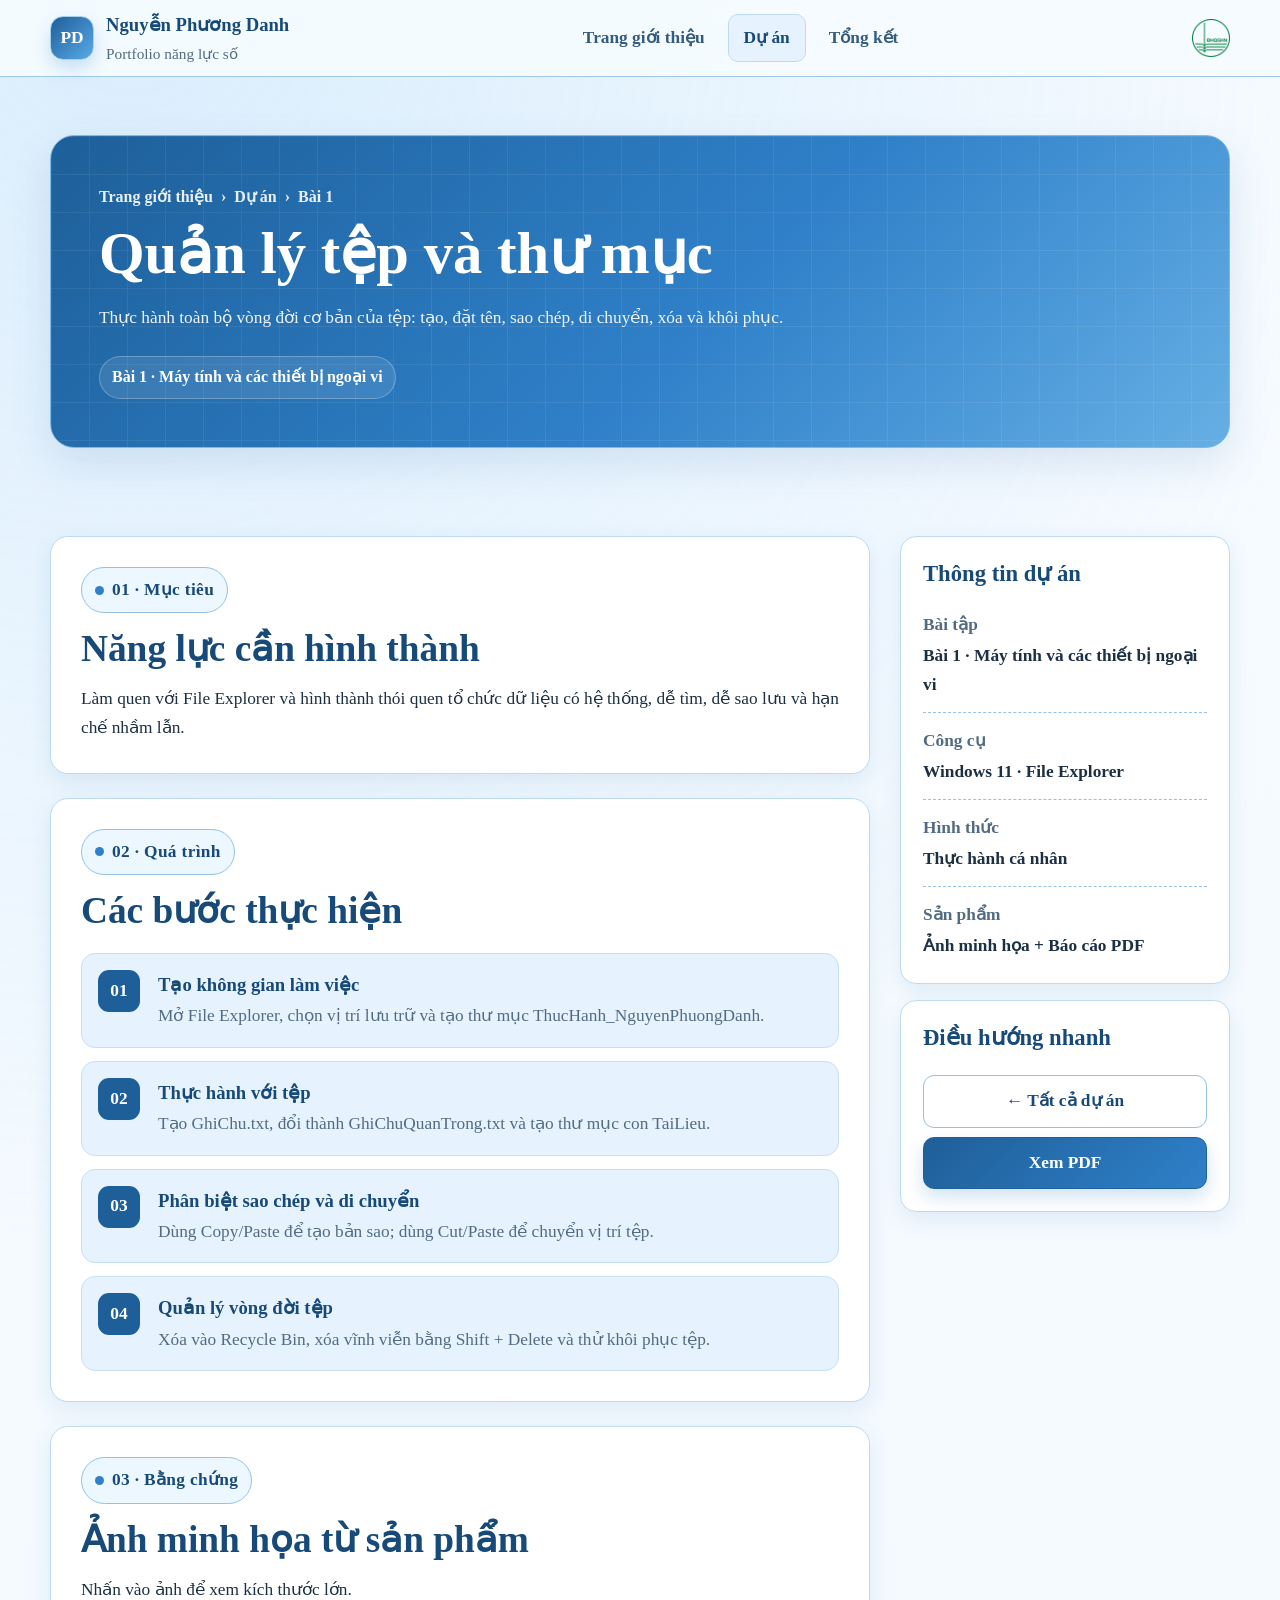
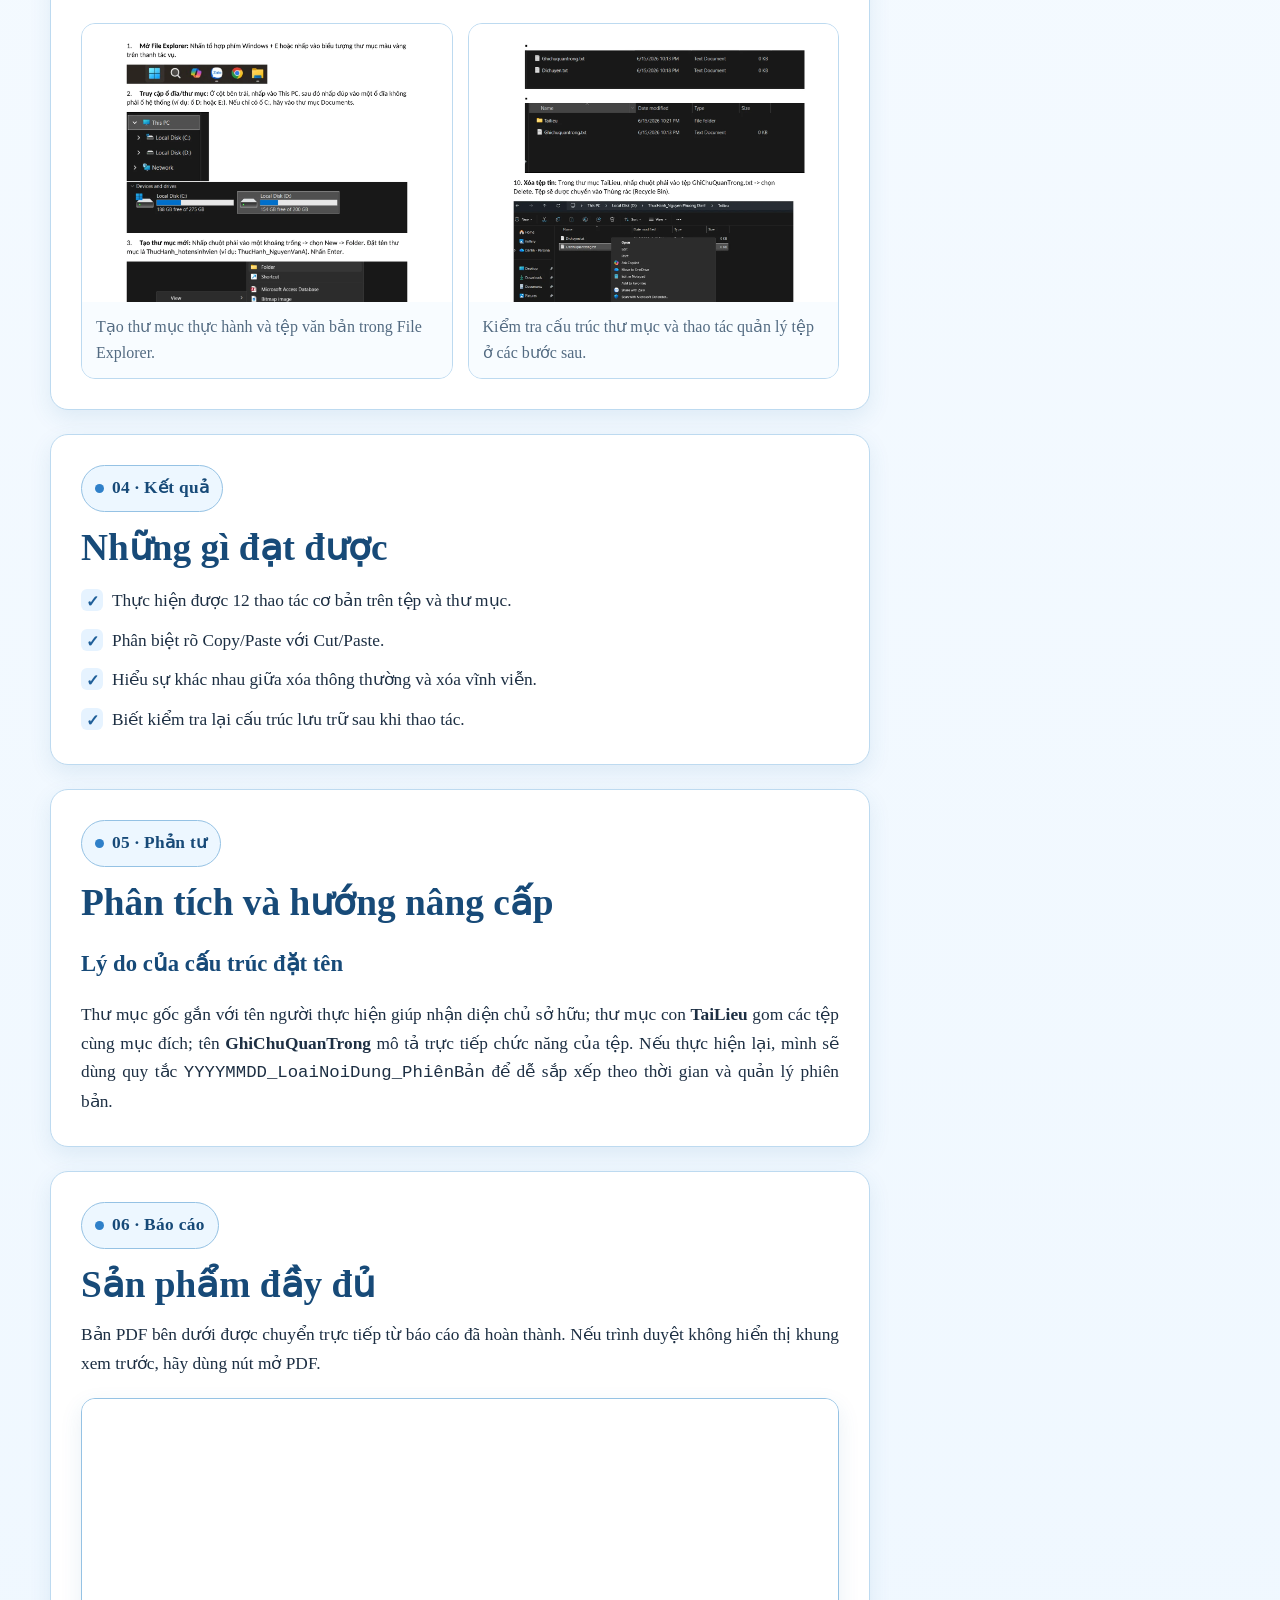
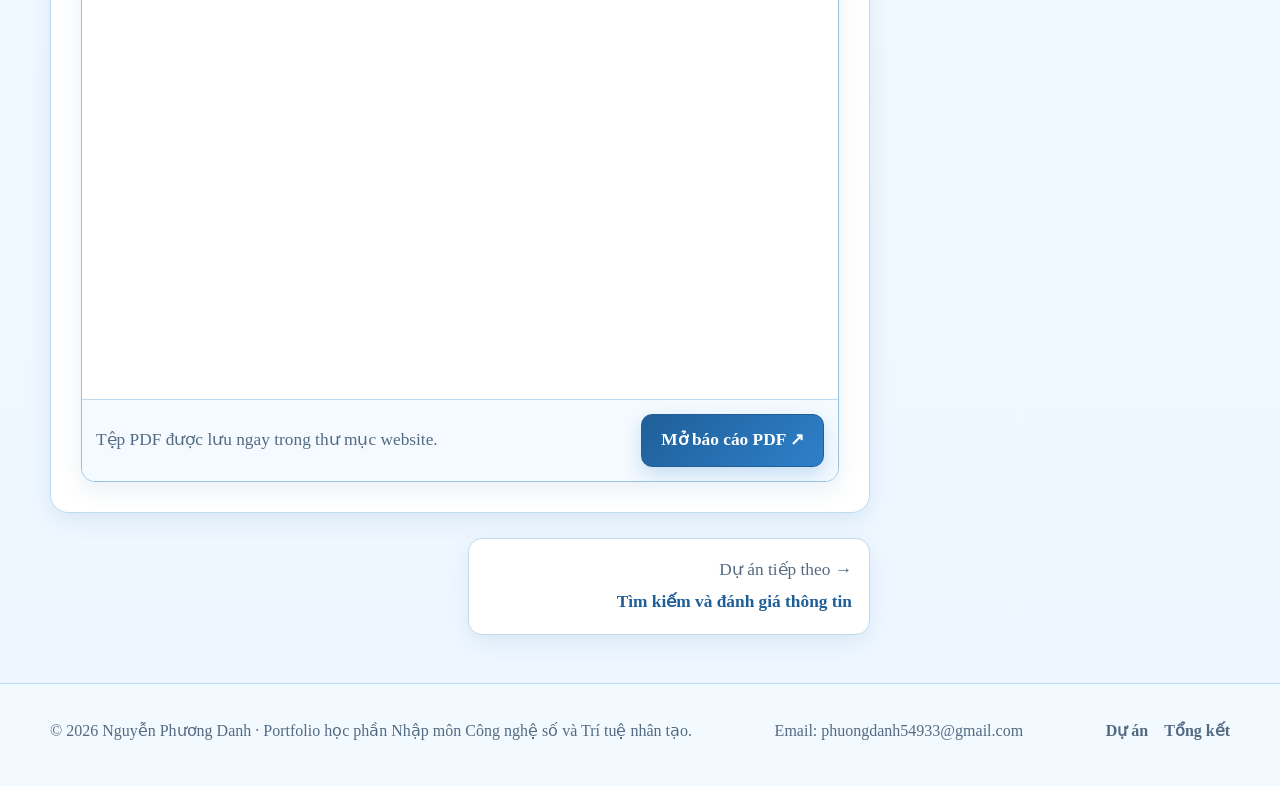
==== project-1.html @ 6e95d10d "Update project-1.html" ====
<!doctype html>
<html lang="vi">
<head>
  <meta charset="utf-8">
  <meta name="viewport" content="width=device-width, initial-scale=1">
  <meta name="description" content="Thực hành toàn bộ vòng đời cơ bản của tệp: tạo, đặt tên, sao chép, di chuyển, xóa và khôi phục.">
  <meta name="robots" content="index,follow">
  <meta name="theme-color" content="#0b5d45">
  <title>Bài 1 - Quản lý tệp và thư mục | Nguyễn Phương Danh</title>
  <link rel="icon" href="assets/images/favicon.svg" type="image/svg+xml">
  <link rel="stylesheet" href="assets/css/styles.css">
</head>
<body>
<div class="scroll-progress" aria-hidden="true"></div>
<header class="site-header">
  <div class="container navbar">
    <a class="brand" href="index.html" aria-label="Về Trang giới thiệu">
      <span class="brand-mark">PD</span>
      <span class="brand-text">Nguyễn Phương Danh<small>Portfolio năng lực số</small></span>
    </a>
    <nav class="nav-links" aria-label="Điều hướng chính"><a href="index.html" class="">Trang giới thiệu</a><a href="projects.html" class="active">Dự án</a><a href="summary.html" class="">Tổng kết</a></nav>
      <div class="nav-actions">
  <a
    class="nav-logo-link"
    href="https://www.facebook.com/VNU.DHQG"
    target="_blank"
    rel="noopener noreferrer"
    title="Mở trang Facebook Đại học Quốc gia Hà Nội"
    aria-label="Mở trang Facebook Đại học Quốc gia Hà Nội"
  >
    <img
      class="nav-vnu-logo"
       style="width:38px;height:38px;max-width:38px;max-height:38px;object-fit:contain;display:block"
      src="assets/images/Vietnam_National_University_Logo.svg.webp"
      alt="Logo Đại học Quốc gia Hà Nội"
    >
  </a>
</div>
    </div>
  </div>
</header>
<main>
<section class="page-hero"><div class="container"><div class="page-hero-inner reveal"><div class="breadcrumb"><a href="index.html">Trang giới thiệu</a><span>›</span><a href="projects.html">Dự án</a><span>›</span><span>Bài 1</span></div><h1>Quản lý tệp và thư mục</h1><p>Thực hành toàn bộ vòng đời cơ bản của tệp: tạo, đặt tên, sao chép, di chuyển, xóa và khôi phục.</p><div class="hero-tags"><span class="tag" style="color:white;border-color:rgba(255,255,255,.25);background:rgba(255,255,255,.1)">Bài 1 · Máy tính và các thiết bị ngoại vi</span></div></div></div></section>
<section class="section-sm"><div class="container project-layout"><article class="project-main">
  <section class="article-section reveal"><span class="eyebrow">01 · Mục tiêu</span><h2>Năng lực cần hình thành</h2><p class="lead">Làm quen với File Explorer và hình thành thói quen tổ chức dữ liệu có hệ thống, dễ tìm, dễ sao lưu và hạn chế nhầm lẫn.</p></section>
  <section class="article-section reveal"><span class="eyebrow">02 · Quá trình</span><h2>Các bước thực hiện</h2><div class="numbered-steps"><div class="step"><div><h4>Tạo không gian làm việc</h4><p>Mở File Explorer, chọn vị trí lưu trữ và tạo thư mục ThucHanh_NguyenPhuongDanh.</p></div></div><div class="step"><div><h4>Thực hành với tệp</h4><p>Tạo GhiChu.txt, đổi thành GhiChuQuanTrong.txt và tạo thư mục con TaiLieu.</p></div></div><div class="step"><div><h4>Phân biệt sao chép và di chuyển</h4><p>Dùng Copy/Paste để tạo bản sao; dùng Cut/Paste để chuyển vị trí tệp.</p></div></div><div class="step"><div><h4>Quản lý vòng đời tệp</h4><p>Xóa vào Recycle Bin, xóa vĩnh viễn bằng Shift + Delete và thử khôi phục tệp.</p></div></div></div></section>
  <section class="article-section reveal"><span class="eyebrow">03 · Bằng chứng</span><h2>Ảnh minh họa từ sản phẩm</h2><p class="muted">Nhấn vào ảnh để xem kích thước lớn.</p><div class="gallery "><figure><img class="" data-lightbox src="assets/images/screenshots/bai1-tao-thu-muc.webp" alt="Tạo thư mục thực hành và tệp văn bản trong File Explorer."><figcaption>Tạo thư mục thực hành và tệp văn bản trong File Explorer.</figcaption></figure><figure><img class="" data-lightbox src="assets/images/screenshots/bai1-cau-truc-cuoi.webp" alt="Kiểm tra cấu trúc thư mục và thao tác quản lý tệp ở các bước sau."><figcaption>Kiểm tra cấu trúc thư mục và thao tác quản lý tệp ở các bước sau.</figcaption></figure></div></section>
  <section class="article-section reveal"><span class="eyebrow">04 · Kết quả</span><h2>Những gì đạt được</h2><ul class="check-list"><li>Thực hiện được 12 thao tác cơ bản trên tệp và thư mục.</li><li>Phân biệt rõ Copy/Paste với Cut/Paste.</li><li>Hiểu sự khác nhau giữa xóa thông thường và xóa vĩnh viễn.</li><li>Biết kiểm tra lại cấu trúc lưu trữ sau khi thao tác.</li></ul></section>
  <section class="article-section reveal"><span class="eyebrow">05 · Phản tư</span><h2>Phân tích và hướng nâng cấp</h2><h3>Lý do của cấu trúc đặt tên</h3><p>Thư mục gốc gắn với tên người thực hiện giúp nhận diện chủ sở hữu; thư mục con <strong>TaiLieu</strong> gom các tệp cùng mục đích; tên <strong>GhiChuQuanTrong</strong> mô tả trực tiếp chức năng của tệp. Nếu thực hiện lại, mình sẽ dùng quy tắc <code>YYYYMMDD_LoaiNoiDung_PhiênBản</code> để dễ sắp xếp theo thời gian và quản lý phiên bản.</p></section>
  <section class="article-section reveal"><span class="eyebrow">06 · Báo cáo</span><h2>Sản phẩm đầy đủ</h2><p>Bản PDF bên dưới được chuyển trực tiếp từ báo cáo đã hoàn thành. Nếu trình duyệt không hiển thị khung xem trước, hãy dùng nút mở PDF.</p><div class="pdf-box"><iframe src="reports/Bài 1 – Máy tính và các thiết bị ngoại vi.pdf#view=FitH" title="Báo cáo PDF Quản lý tệp và thư mục"></iframe><div class="pdf-actions"><span>Tệp PDF được lưu ngay trong thư mục website.</span><a class="btn btn-primary" href="reports/Bài 1 – Máy tính và các thiết bị ngoại vi.pdf" target="_blank" rel="noopener">Mở báo cáo PDF ↗</a></div></div></section>
  <nav class="project-nav" aria-label="Chuyển dự án"><span></span><a class="next" href="project-2.html"><small>Dự án tiếp theo →</small><strong>Tìm kiếm và đánh giá thông tin</strong></a></nav>
</article><aside class="project-sidebar">
  <div class="sidebar-card reveal"><h3>Thông tin dự án</h3><div class="meta-list"><div><small>Bài tập</small><strong>Bài 1 · Máy tính và các thiết bị ngoại vi</strong></div><div><small>Công cụ</small><strong>Windows 11 · File Explorer</strong></div><div><small>Hình thức</small><strong>Thực hành cá nhân</strong></div><div><small>Sản phẩm</small><strong>Ảnh minh họa + Báo cáo PDF</strong></div></div></div>
  <div class="sidebar-card reveal"><h3>Điều hướng nhanh</h3><a class="btn btn-secondary" style="width:100%;margin-bottom:9px" href="projects.html">← Tất cả dự án</a><a class="btn btn-primary" style="width:100%" href="reports/Bài 1 – Máy tính và các thiết bị ngoại vi.pdf" target="_blank" rel="noopener">Xem PDF</a></div>
</aside></div></section>
</main>
<footer class="site-footer">
  <div class="container footer-inner">
    <p>© <span data-year></span> Nguyễn Phương Danh · Portfolio học phần Nhập môn Công nghệ số và Trí tuệ nhân tạo.</p>
    <p> Email: phuongdanh54933@gmail.com</p>
    <div class="footer-links"><a href="projects.html">Dự án</a><a href="summary.html">Tổng kết</a></div>
  </div>
</footer>
<div class="lightbox" role="dialog" aria-modal="true" aria-label="Xem ảnh phóng to"><button aria-label="Đóng">×</button><img src="" alt=""></div>
<script src="assets/js/main.js"></script>
</body>
</html>
---- assets/css/styles.css ----
:root {
  --bg: #eef7ff;
  --bg-soft: #f7fbff;
  --surface: #ffffff;
  --surface-2: #e6f3ff;
  --surface-3: #d8ecff;
  --surface-4: #c9e4fb;
  --text: #1d2f43;
  --muted: #536b82;
  --primary: #2f80c9;
  --primary-2: #1f5f99;
  --primary-3: #174a78;
  --accent: #58a9e8;
  --accent-2: #8fcaf4;
  --line: #bddaf0;
  --line-strong: #95c2e4;
  --success: #2d8f68;
  --warning: #b86c1a;
  --shadow: 0 16px 40px rgba(39, 104, 158, 0.13);
  --shadow-sm: 0 8px 22px rgba(39, 104, 158, 0.10);
  --radius: 18px;
  --radius-sm: 12px;
  --max: 1180px;
  --focus: 0 0 0 4px rgba(88, 169, 232, 0.30);}
[data-theme="dark"] {
  --bg: #eef7ff;
  --bg-soft: #f7fbff;
  --surface: #ffffff;
  --surface-2: #e6f3ff;
  --surface-3: #d8ecff;
  --surface-4: #c9e4fb;
  --text: #1d2f43;
  --muted: #536b82;
  --primary: #2f80c9;
  --primary-2: #1f5f99;
  --primary-3: #174a78;
  --accent: #58a9e8;
  --accent-2: #8fcaf4;
  --line: #bddaf0;
  --line-strong: #95c2e4;
  --shadow: 0 16px 40px rgba(39, 104, 158, 0.13);
  --shadow-sm: 0 8px 22px rgba(39, 104, 158, 0.10);
}

* {
  box-sizing: border-box;
}

html {scroll-behavior: smooth;
  background: var(--bg);}

body {
  margin: 0;
  overflow-x: hidden;
  font-family: "Times New Roman", Times, serif;
  font-size: 13pt;
  line-height: 1.65;
  color: var(--text);
  background:
    radial-gradient(circle at 10% 0%, rgba(143, 202, 244, 0.28), transparent 30%),
    linear-gradient(180deg, var(--bg-soft) 0%, var(--bg) 100%);
  -webkit-font-smoothing: antialiased;
  text-rendering: optimizeLegibility;
}

img {
  display: block;
  max-width: 100%;
  height: auto;
}

a {
  color: inherit;
  text-decoration: none;
}

button,
input,
select,
textarea {
  font-family: "Times New Roman", Times, serif;
  font-size: 13pt;
}

button,
a,
input,
select,
textarea {
  -webkit-tap-highlight-color: transparent;
}

::selection {
  color: var(--primary-3);
  background: #cfe9ff;
}

:focus-visible {
  outline: none;
  box-shadow: var(--focus);
}

.container {
  width: min(var(--max), calc(100% - 48px));
  margin-inline: auto;
}

.section {
  padding: 76px 0;
}

.section-sm {
  padding: 48px 0;
}

.section-head {
  max-width: 820px;
  margin-bottom: 34px;
}

.section-head h2,
.page-title {
  margin: 0 0 14px;
  color: var(--primary-3);
  line-height: 1.2;
}

.section-head h2 {
  font-size: clamp(24pt, 4vw, 34pt);
}

.section-head p,
.lead,
.muted {
  color: var(--muted);
  font-size: 13pt;
}

.section-head p,
.lead {
  margin: 0;
  text-align: justify;
}

.eyebrow {
  display: inline-flex;
  align-items: center;
  gap: 8px;
  margin-bottom: 14px;
  padding: 8px 13px;
  border: 1px solid var(--line-strong);
  border-radius: 999px;
  color: var(--primary-3);
  background: #edf7ff;
  font-size: 13pt;
  font-weight: 700;
  letter-spacing: 0.02em;
}

.eyebrow::before {
  content: "";
  width: 9px;
  height: 9px;
  flex: 0 0 9px;
  border-radius: 50%;
  background: var(--primary);
}

.text-accent {
  color: var(--primary);
}

.text-primary {
  color: var(--primary-2);
}
h1,
h2,
h3,
h4,
h5,
h6 {
  margin-top: 0;
  font-family: "Times New Roman", Times, serif;
  color: var(--primary-3);
  font-weight: 700;
}

h1 {
  font-size: clamp(30pt, 6vw, 48pt);
  line-height: 1.08;
}

h2 {
  font-size: clamp(23pt, 4vw, 32pt);
  line-height: 1.18;
}

h3 {
  font-size: 17pt;
  line-height: 1.3;
}

h4 {
  font-size: 14pt;
  line-height: 1.35;
}

p,
li,
td,
th,
figcaption,
blockquote,
cite {
  font-size: 13pt;
}

p,
.article-section li,
.content-card li,
.project-main li,
.goal-item p,
.card p,
.timeline-item p,
.step p,
.callout p {
  text-align: justify;
}

p {
  margin: 0 0 14px;
}

ul,
ol {
  padding-left: 26px;
}

.scroll-progress {
  position: fixed;
  top: 0;
  left: 0;
  z-index: 2000;
  width: 0;
  height: 4px;
  background: linear-gradient(90deg, var(--primary-2), var(--accent));
}

.site-header {
  position: sticky;
  top: 0;
  z-index: 1000;
  border-bottom: 1px solid rgba(149, 194, 228, 0.9);
  background: rgba(245, 251, 255, 0.96);
  backdrop-filter: blur(14px);
}

.navbar {
  min-height: 76px;
  display: flex;
  align-items: center;
  justify-content: space-between;
  gap: 22px;
}

.brand {
  display: inline-flex;
  align-items: center;
  gap: 12px;
  color: var(--primary-3);
  font-size: 14pt;
  font-weight: 700;
}

.brand-mark {
  width: 44px;
  height: 44px;
  display: grid;
  place-items: center;
  flex: 0 0 44px;
  border: 1px solid #a7d0ed;
  border-radius: 13px;
  color: #ffffff;
  background: linear-gradient(135deg, var(--primary-2), var(--accent));
  box-shadow: 0 8px 18px rgba(47, 128, 201, 0.24);
  font-size: 13pt;
  font-weight: 700;
}

.brand small {
  display: block;
  color: var(--muted);
  font-size: 11.5pt;
  font-weight: 400;
}

.nav-links {
  display: flex;
  align-items: center;
  gap: 7px;
}

.nav-links a {
  min-height: 44px;
  display: inline-flex;
  align-items: center;
  padding: 9px 15px;
  border: 1px solid transparent;
  border-radius: 10px;
  color: #355b7d;
  font-size: 13pt;
  font-weight: 700;
  transition: 0.2s ease;
}

.nav-links a:hover,
.nav-links a.active {
  color: var(--primary-3);
  border-color: var(--line);
  background: var(--surface-2);
}

.nav-actions {
  display: flex;
  align-items: center;
  gap: 8px;
}

.icon-btn {
  width: 44px;
  height: 44px;
  display: grid;
  place-items: center;
  border: 1px solid var(--line-strong);
  border-radius: 11px;
  color: var(--primary-3);
  background: var(--surface);
  cursor: pointer;
  transition: 0.2s ease;
}

.icon-btn:hover {
  border-color: var(--primary);
  background: var(--surface-2);
  transform: translateY(-1px);
}

.menu-btn {
  display: none;
}

.btn {
  min-height: 46px;
  display: inline-flex;
  align-items: center;
  justify-content: center;
  gap: 9px;
  padding: 11px 19px;
  border: 1px solid transparent;
  border-radius: 11px;
  font-size: 13pt;
  font-weight: 700;
  cursor: pointer;
  transition: 0.2s ease;
}

.btn-primary {
  color: #ffffff;
  border-color: var(--primary-2);
  background: linear-gradient(135deg, var(--primary-2), var(--primary));
  box-shadow: 0 8px 18px rgba(47, 128, 201, 0.22);
}

.btn-primary:hover {
  color: #ffffff;
  background: linear-gradient(135deg, var(--primary-3), var(--primary-2));
  transform: translateY(-2px);
}

.btn-secondary {
  color: var(--primary-3);
  border-color: var(--line-strong);
  background: var(--surface);
}

.btn-secondary:hover {
  border-color: var(--primary);
  background: var(--surface-2);
  transform: translateY(-2px);
}

.btn-ghost {
  min-height: 42px;
  padding-inline: 8px;
  color: var(--primary-2);
  background: transparent;
}

.btn-ghost:hover {
  color: var(--primary-3);
  background: var(--surface-2);
}

.hero {
  position: relative;
  padding: 70px 0 58px;
}

.hero::before {
  content: "";
  position: absolute;
  top: -100px;
  left: -230px;
  width: 560px;
  height: 560px;
  border-radius: 50%;
  background: radial-gradient(circle, rgba(88, 169, 232, 0.24), transparent 68%);
  pointer-events: none;
}

.hero-grid {
  display: grid;
  grid-template-columns: 1.04fr 0.96fr;
  gap: 56px;
  align-items: center;
}

.hero h1 {
  margin: 16px 0 22px;
  color: var(--primary-3);
}

.hero h1 span {
  display: block;
  color: var(--primary);
}

.hero-copy {
  max-width: 680px;
  margin: 0;
  color: var(--muted);
  font-size: 13pt;
  text-align: justify;
}

.hero-actions {
  display: flex;
  flex-wrap: wrap;
  gap: 12px;
  margin-top: 28px;
}

.hero-tags {
  display: flex;
  flex-wrap: wrap;
  gap: 9px;
  margin-top: 24px;
}

.tag,
.chip {
  display: inline-flex;
  align-items: center;
  gap: 7px;
  padding: 7px 12px;
  border: 1px solid var(--line);
  border-radius: 999px;
  color: #41637f;
  background: #f8fcff;
  font-size: 12pt;
  font-weight: 700;
}

.hero-visual {
  position: relative;
}

.hero-visual > img {
  width: 100%;
  border: 1px solid var(--line);
  border-radius: 24px;
  background: var(--surface);
  box-shadow: var(--shadow);
}

.float-card {
  position: absolute;
  padding: 12px 15px;
  border: 1px solid var(--line);
  border-radius: 13px;
  color: var(--primary-3);
  background: rgba(255, 255, 255, 0.96);
  box-shadow: var(--shadow-sm);
  font-size: 12pt;
  font-weight: 700;
  animation: float 5s ease-in-out infinite;
}

.float-card.one {
  left: -20px;
  bottom: 48px;
}

.float-card.two {
  top: 44px;
  right: -18px;
  animation-delay: -2.3s;
}

@keyframes float {
  0%, 100% { transform: translateY(0); }
  50% { transform: translateY(-7px); }
}


.stats-grid {
  display: grid;
  grid-template-columns: repeat(4, 1fr);
  gap: 16px;
  margin-top: 48px;
}

.stat-card {
  padding: 22px;
  border: 1px solid var(--line);
  border-radius: 16px;
  background: var(--surface);
  box-shadow: var(--shadow-sm);
}

.stat-card strong {
  display: block;
  margin-bottom: 8px;
  color: var(--primary-2);
  font-size: 25pt;
  line-height: 1;
}

.stat-card span {
  color: var(--muted);
  font-size: 13pt;
}

.card-grid {
  display: grid;
  grid-template-columns: repeat(3, minmax(0, 1fr));
  gap: 22px;
}

.card {
  overflow: hidden;
  border: 1px solid var(--line);
  border-radius: var(--radius);
  background: var(--surface);
  box-shadow: var(--shadow-sm);
  transition: 0.22s ease;
}

.card:hover {
  border-color: var(--line-strong);
  box-shadow: var(--shadow);
  transform: translateY(-4px);
}

.card-body {
  padding: 25px;
}

.card-icon {
  width: 50px;
  height: 50px;
  display: grid;
  place-items: center;
  margin-bottom: 17px;
  border: 1px solid var(--line);
  border-radius: 14px;
  color: var(--primary-2);
  background: var(--surface-2);
  font-size: 16pt;
  font-weight: 700;
}

.card h3 {
  margin: 0 0 10px;
  color: var(--primary-3);
  font-size: 17pt;
}

.card p {
  margin: 0;
  color: var(--muted);
  font-size: 13pt;
}

.profile-grid {
  display: grid;
  grid-template-columns: 0.78fr 1.22fr;
  gap: 28px;
}

.profile-card,
.content-card,
.quote-card {
  border: 1px solid var(--line);
  border-radius: var(--radius);
  background: var(--surface);
  box-shadow: var(--shadow-sm);
}

.profile-card {
  padding: 30px;
}

.avatar {
  width: 112px;
  height: 112px;
  display: grid;
  place-items: center;
  margin-bottom: 22px;
  border: 1px solid #a7d0ed;
  border-radius: 28px;
  color: #ffffff;
  background: linear-gradient(135deg, var(--primary-2), var(--accent));
  font-size: 28pt;
  font-weight: 700;
}

.profile-meta {
  display: grid;
  gap: 13px;
  margin-top: 22px;
}

.profile-meta div {
  display: grid;
  grid-template-columns: 32px 1fr;
  gap: 10px;
  align-items: start;
}

.profile-meta b,
.profile-meta span {
  font-size: 13pt;
}

.profile-meta span {
  color: var(--muted);
}

.content-card {
  padding: 32px;
}

.goal-list {
  display: grid;
  gap: 13px;
  margin-top: 20px;
}

.goal-item {
  display: grid;
  grid-template-columns: 38px 1fr;
  gap: 13px;
  padding: 15px;
  border: 1px solid #c7e0f3;
  border-radius: 14px;
  background: var(--surface-2);
}

.goal-item i {
  width: 34px;
  height: 34px;
  display: grid;
  place-items: center;
  border-radius: 9px;
  color: var(--primary-2);
  background: var(--surface);
  font-style: normal;
  font-weight: 700;
}

.goal-item p {
  margin: 0;
  color: var(--muted);
  font-size: 13pt;
}

.project-card .project-cover {
  width: 100%;
  aspect-ratio: 16 / 9;
  object-fit: cover;
  background: var(--surface-2);
}

.project-card .project-cover.tall {
  object-position: top;
}

.project-card .meta-row {
  display: flex;
  align-items: center;
  justify-content: space-between;
  gap: 12px;
  margin-bottom: 12px;
}

.project-card .chapter {
  color: var(--primary-2);
  font-size: 12pt;
  font-weight: 700;
}

.project-card h3 {
  font-size: 17pt;
}

.tools {
  display: flex;
  flex-wrap: wrap;
  gap: 7px;
  margin: 17px 0;
}

.project-card .actions {
  display: flex;
  flex-wrap: wrap;
  align-items: center;
  gap: 10px;
  margin-top: 18px;
}

.timeline {
  position: relative;
  margin-top: 22px;
}

.timeline::before {
  content: "";
  position: absolute;
  top: 18px;
  bottom: 18px;
  left: 23px;
  width: 2px;
  background: var(--line);
}

.timeline-item {
  position: relative;
  display: grid;
  grid-template-columns: 48px 1fr;
  gap: 18px;
  padding: 10px 0 22px;
}

.timeline-number {
  z-index: 1;
  width: 48px;
  height: 48px;
  display: grid;
  place-items: center;
  border-radius: 14px;
  color: #ffffff;
  background: linear-gradient(135deg, var(--primary-2), var(--primary));
  box-shadow: 0 8px 17px rgba(47, 128, 201, 0.20);
  font-size: 13pt;
  font-weight: 700;
}

.timeline-item h3 {
  margin: 2px 0 6px;
}

.timeline-item p {
  margin: 0;
  color: var(--muted);
  font-size: 13pt;
}

.page-hero {
  padding: 58px 0 40px;
}

.page-hero-inner {
  position: relative;
  overflow: hidden;
  padding: 48px;
  border: 1px solid #7fb9e5;
  border-radius: 24px;
  color: #ffffff;
  background: linear-gradient(135deg, #1d5f99 0%, #2f80c9 56%, #66afe5 100%);
  box-shadow: var(--shadow);
}

.page-hero-inner::after {
  content: "";
  position: absolute;
  inset: 0;
  opacity: 0.13;
  background-image:
    linear-gradient(rgba(255, 255, 255, 0.55) 1px, transparent 1px),
    linear-gradient(90deg, rgba(255, 255, 255, 0.55) 1px, transparent 1px);
  background-size: 38px 38px;
  pointer-events: none;
}

.page-hero-inner > * {
  position: relative;
  z-index: 1;
}

.page-hero h1 {
  max-width: 900px;
  margin: 12px 0 18px;
  color: #ffffff;
  font-size: clamp(28pt, 6vw, 44pt);
  line-height: 1.08;
}

.page-hero p {
  max-width: 780px;
  margin: 0;
  color: rgba(255, 255, 255, 0.92);
  font-size: 13pt;
  text-align: justify;
}

.breadcrumb {
  display: flex;
  flex-wrap: wrap;
  align-items: center;
  gap: 8px;
  color: rgba(255, 255, 255, 0.90);
  font-size: 12pt;
  font-weight: 700;
}

.breadcrumb a:hover {
  color: #ffffff;
  text-decoration: underline;
}

.filter-bar {
  display: flex;
  flex-wrap: wrap;
  gap: 9px;
  margin-bottom: 28px;
}

.filter-btn {
  min-height: 43px;
  padding: 9px 14px;
  border: 1px solid var(--line-strong);
  border-radius: 999px;
  color: var(--primary-3);
  background: var(--surface);
  font-size: 13pt;
  font-weight: 700;
  cursor: pointer;
  transition: 0.2s ease;
}

.filter-btn.active,
.filter-btn:hover {
  color: #ffffff;
  border-color: var(--primary-2);
  background: var(--primary-2);
}

.project-layout {
  display: grid;
  grid-template-columns: minmax(0, 1fr) 330px;
  gap: 30px;
  align-items: start;
}

.project-main {
  min-width: 0;
}

.project-sidebar {
  position: sticky;
  top: 98px;
  display: grid;
  gap: 16px;
}

.sidebar-card {
  padding: 22px;
  border: 1px solid var(--line);
  border-radius: 16px;
  background: var(--surface);
  box-shadow: var(--shadow-sm);
}

.sidebar-card h3 {
  margin-top: 0;
}

.meta-list {
  display: grid;
  gap: 14px;
}

.meta-list div {
  display: grid;
  gap: 3px;
  padding-bottom: 12px;
  border-bottom: 1px dashed var(--line-strong);
}

.meta-list div:last-child {
  padding-bottom: 0;
  border-bottom: 0;
}

.meta-list small,
.meta-list strong {
  font-size: 13pt;
}

.meta-list small {
  color: var(--muted);
  font-weight: 700;
}

.article-section {
  margin-bottom: 24px;
  padding: 30px;
  border: 1px solid var(--line);
  border-radius: var(--radius);
  background: var(--surface);
  box-shadow: var(--shadow-sm);
}

.article-section h2 {
  margin: 0 0 14px;
  color: var(--primary-3);
  font-size: clamp(21pt, 3vw, 28pt);
}

.article-section h3 {
  margin-top: 24px;
}

.article-section p:last-child {
  margin-bottom: 0;
}

.article-section p,
.article-section li {
  color: var(--text);
  font-size: 13pt;
  line-height: 1.65;
}

.numbered-steps {
  counter-reset: step;
  display: grid;
  gap: 13px;
  margin-top: 20px;
}

.step {
  counter-increment: step;
  display: grid;
  grid-template-columns: 46px 1fr;
  gap: 14px;
  padding: 16px;
  border: 1px solid #c7e0f3;
  border-radius: 14px;
  background: var(--surface-2);
}

.step::before {
  content: counter(step, decimal-leading-zero);
  width: 42px;
  height: 42px;
  display: grid;
  place-items: center;
  border-radius: 11px;
  color: #ffffff;
  background: var(--primary-2);
  font-size: 13pt;
  font-weight: 700;
}

.step h4 {
  margin: 2px 0 5px;
}

.step p {
  margin: 0;
  color: var(--muted);
}

.check-list,
.plain-list {
  display: grid;
  gap: 11px;
  margin: 17px 0 0;
  padding: 0;
  list-style: none;
}

.check-list li,
.plain-list li {
  position: relative;
  padding-left: 31px;
}

.check-list li::before {
  content: "✓";
  position: absolute;
  top: 2px;
  left: 0;
  width: 22px;
  height: 22px;
  display: grid;
  place-items: center;
  border-radius: 6px;
  color: var(--primary-2);
  background: var(--surface-2);
  font-size: 12pt;
  font-weight: 700;
}

.plain-list li::before {
  content: "•";
  position: absolute;
  top: 0;
  left: 7px;
  color: var(--primary);
  font-size: 18pt;
  line-height: 1.2;
}

.callout {
  margin-top: 20px;
  padding: 19px;
  border: 1px solid #abd1ee;
  border-left: 5px solid var(--primary);
  border-radius: 13px;
  background: #edf7ff;
}

.callout strong {
  color: var(--primary-3);
}

.callout p {
  margin: 6px 0 0;
}

.callout.green {
  border-color: #b9dfcf;
  border-left-color: var(--success);
  background: #effaf5;
}

.callout.green strong {
  color: #236c51;
}

.table-wrap {
  overflow-x: auto;
  border: 1px solid var(--line);
  border-radius: 13px;
  background: var(--surface);
}

.comparison,
table {
  width: 100%;
  border-collapse: collapse;
  background: var(--surface);
  font-size: 13pt;
}

.comparison th,
.comparison td,
table th,
table td {
  padding: 13px 14px;
  border: 1px solid var(--line);
  vertical-align: top;
  text-align: left;
}

.comparison th,
table th {
  color: var(--primary-3);
  background: var(--surface-2);
  font-weight: 700;
}

.comparison tr:hover td,
table tr:hover td {
  background: #f4faff;
}

.gallery {
  display: grid;
  grid-template-columns: repeat(2, minmax(0, 1fr));
  gap: 15px;
  margin-top: 19px;
}

.gallery.one {
  grid-template-columns: 1fr;
}

.gallery figure {
  margin: 0;
  overflow: hidden;
  border: 1px solid var(--line);
  border-radius: 14px;
  background: var(--surface-2);
}

.gallery img {
  width: 100%;
  aspect-ratio: 4 / 3;
  object-fit: cover;
  object-position: top;
  cursor: zoom-in;
  transition: transform 0.28s ease;
}

.gallery img.poster {
  max-height: 780px;
  aspect-ratio: auto;
  object-fit: contain;
  background: #ffffff;
}

.gallery figure:hover img {
  transform: scale(1.012);
}

.gallery figcaption {
  padding: 12px 14px;
  color: var(--muted);
  background: #f8fcff;
  font-size: 12pt;
}

.pdf-box {
  margin-top: 20px;
  overflow: hidden;
  border: 1px solid var(--line-strong);
  border-radius: 14px;
  background: var(--surface-2);
  box-shadow: var(--shadow-sm);
}

.pdf-box iframe {
  width: 100%;
  height: 600px;
  display: block;
  border: 0;
  background: #ffffff;
}

.pdf-actions {
  display: flex;
  flex-wrap: wrap;
  align-items: center;
  justify-content: space-between;
  gap: 12px;
  padding: 14px;
  border-top: 1px solid var(--line);
  background: #f4faff;
}

.pdf-actions span {
  color: var(--muted);
  font-size: 13pt;
}


.project-nav {
  display: grid;
  grid-template-columns: 1fr 1fr;
  gap: 15px;
  margin-top: 25px;
}

.project-nav a {
  min-height: 78px;
  padding: 17px;
  border: 1px solid var(--line);
  border-radius: 14px;
  background: var(--surface);
  box-shadow: var(--shadow-sm);
  transition: 0.2s ease;
}

.project-nav a:hover {
  border-color: var(--primary);
  background: var(--surface-2);
  transform: translateY(-2px);
}

.project-nav small,
.project-nav strong {
  font-size: 13pt;
}

.project-nav small {
  display: block;
  margin-bottom: 4px;
  color: var(--muted);
}

.project-nav strong {
  color: var(--primary-2);
}

.project-nav .next {
  text-align: right;
}

.skill-bars {
  display: grid;
  gap: 18px;
}

.skill-row {
  display: grid;
  gap: 7px;
}

.skill-row .label {
  display: flex;
  justify-content: space-between;
  gap: 10px;
  color: var(--primary-3);
  font-size: 13pt;
  font-weight: 700;
}

.skill-row .track {
  height: 11px;
  overflow: hidden;
  border: 1px solid var(--line);
  border-radius: 999px;
  background: var(--surface-2);
}

.skill-row .fill {
  height: 100%;
  border-radius: inherit;
  background: linear-gradient(90deg, var(--primary-2), var(--accent));
}

.quote-card {
  position: relative;
  overflow: hidden;
  padding: 34px;
}

.quote-card::before {
  content: "“";
  position: absolute;
  top: -36px;
  right: 24px;
  color: var(--surface-3);
  font-family: Georgia, serif;
  font-size: 120pt;
  line-height: 1;
}

.quote-card blockquote {
  position: relative;
  margin: 0;
  color: var(--primary-3);
  font-size: 18pt;
  line-height: 1.5;
  font-weight: 700;
  text-align: justify;
}

.quote-card cite {
  position: relative;
  display: block;
  margin-top: 18px;
  color: var(--muted);
  font-size: 13pt;
  font-style: normal;
}

.cta {
  position: relative;
  overflow: hidden;
  display: flex;
  align-items: center;
  justify-content: space-between;
  gap: 30px;
  padding: 40px;
  border: 1px solid #73b2df;
  border-radius: 22px;
  color: #ffffff;
  background: linear-gradient(135deg, var(--primary-3), var(--primary), var(--accent));
  box-shadow: var(--shadow);
}

.cta::after {
  content: "";
  position: absolute;
  top: -90px;
  right: -90px;
  width: 270px;
  height: 270px;
  border: 42px solid rgba(255, 255, 255, 0.10);
  border-radius: 50%;
}

.cta > * {
  position: relative;
  z-index: 1;
}

.cta h2 {
  margin: 0 0 8px;
  color: #ffffff;
  font-size: clamp(24pt, 4vw, 34pt);
}

.cta p {
  margin: 0;
  color: rgba(255, 255, 255, 0.92);
  font-size: 13pt;
  text-align: justify;
}

.cta .btn-secondary {
  flex: 0 0 auto;
  color: var(--primary-3);
  border-color: #ffffff;
  background: #ffffff;
}

.site-footer {
  padding: 34px 0 42px;
  border-top: 1px solid var(--line);
  background: rgba(244, 250, 255, 0.72);
}

.footer-inner {
  display: flex;
  align-items: center;
  justify-content: space-between;
  gap: 22px;
}

.footer-inner p,
.footer-links {
  color: var(--muted);
  font-size: 12pt;
}

.footer-inner p {
  margin: 0;
}

.footer-links {
  display: flex;
  flex-wrap: wrap;
  gap: 16px;
  font-weight: 700;
}

.footer-links a:hover {
  color: var(--primary-2);
  text-decoration: underline;
}

.lightbox {
  position: fixed;
  inset: 0;
  z-index: 3000;
  display: none;
  align-items: center;
  justify-content: center;
  padding: 28px;
  background: rgba(13, 39, 62, 0.92);
}

.lightbox.open {
  display: flex;
}

.lightbox img {
  max-width: min(1400px, 96vw);
  max-height: 90vh;
  object-fit: contain;
  border: 3px solid rgba(255, 255, 255, 0.9);
  border-radius: 10px;
}

.lightbox button {
  position: absolute;
  top: 20px;
  right: 22px;
  width: 48px;
  height: 48px;
  border: 1px solid rgba(255, 255, 255, 0.55);
  border-radius: 50%;
  color: #ffffff;
  background: rgba(255, 255, 255, 0.14);
  font-size: 18pt;
  cursor: pointer;
}

.lightbox button:hover {
  background: rgba(255, 255, 255, 0.25);
}


.reveal {
  opacity: 0;
  transform: translateY(14px);
  transition: opacity 0.55s ease, transform 0.55s ease;
}

.reveal.visible {
  opacity: 1;
  transform: none;
}


@media (max-width: 980px) {
  .hero-grid,
  .profile-grid,
  .project-layout {
    grid-template-columns: 1fr;
  }

  .hero-visual {
    max-width: 720px;
  }

  .stats-grid {
    grid-template-columns: repeat(2, 1fr);
  }

  .card-grid {
    grid-template-columns: repeat(2, 1fr);
  }

  .project-sidebar {
    position: static;
    grid-template-columns: repeat(2, 1fr);
  }

  .page-hero-inner {
    padding: 40px;
  }
}

/* =========================
   ĐIỆN THOẠI
   ========================= */

@media (max-width: 760px) {
  .container {
    width: min(100% - 26px, var(--max));
  }

  .section {
    padding: 58px 0;
  }

  .navbar {
    min-height: 68px;
  }

  .nav-links {
    position: absolute;
    top: calc(100% + 1px);
    right: 13px;
    left: 13px;
    display: none;
    flex-direction: column;
    align-items: stretch;
    padding: 12px;
    border: 1px solid var(--line-strong);
    border-radius: 14px;
    background: var(--surface);
    box-shadow: var(--shadow);
  }

  .nav-links.open {
    display: flex;
  }

  .nav-links a {
    width: 100%;
    justify-content: flex-start;
  }

  .menu-btn {
    display: grid;
  }

  .brand-text {
    display: none;
  }

  .hero {
    padding-top: 46px;
  }

  .hero h1 {
    font-size: clamp(28pt, 12vw, 40pt);
  }

  .hero-grid {
    gap: 38px;
  }

  .float-card {
    display: none;
  }

  .stats-grid,
  .card-grid,
  .project-sidebar,
  .gallery,
  .project-nav {
    grid-template-columns: 1fr;
  }

  .page-hero {
    padding-top: 34px;
  }

  .page-hero-inner {
    padding: 30px 22px;
    border-radius: 18px;
  }

  .page-hero h1 {
    font-size: clamp(26pt, 11vw, 36pt);
  }

  .article-section {
    padding: 22px;
  }

  .profile-card,
  .content-card {
    padding: 24px;
  }

  .cta {
    flex-direction: column;
    align-items: flex-start;
    padding: 30px 22px;
  }

  .cta .btn-secondary {
    width: 100%;
  }

  .hero-actions,
  .project-card .actions,
  .pdf-actions {
    align-items: stretch;
  }

  .hero-actions .btn,
  .project-card .actions .btn,
  .pdf-actions .btn {
    width: 100%;
  }

  .pdf-box iframe {
    height: 480px;
  }

  .footer-inner {
    flex-direction: column;
    align-items: flex-start;
  }

  p,
  li,
  td,
  th,
  .hero-copy,
  .section-head p,
  .page-hero p,
  .article-section p,
  .article-section li {
    font-size: 13pt;
  }
}

/* =========================
   GIẢM CHUYỂN ĐỘNG
   ========================= */

@media (prefers-reduced-motion: reduce) {
  *,
  *::before,
  *::after {
    scroll-behavior: auto !important;
    animation-duration: 0.01ms !important;
    animation-iteration-count: 1 !important;
    transition-duration: 0.01ms !important;
  }

  .reveal {
    opacity: 1;
    transform: none;
  }
}

/* =========================================================
   ĐỊNH DẠNG KHI XUẤT WEBSITE THÀNH PDF
   ========================================================= */

@page {
  size: A4 portrait;
  margin: 14mm 12mm 16mm;
}

@media print {
  *,
  *::before,
  *::after {
    -webkit-print-color-adjust: exact !important;
    print-color-adjust: exact !important;
    animation: none !important;
    transition: none !important;
  }

  html,
  body {
    width: auto !important;
    min-width: 0 !important;
    height: auto !important;
    overflow: visible !important;
  }

  body {
    margin: 0 !important;
    color: #000000 !important;
    background: #ffffff !important;
    font-family: "Times New Roman", Times, serif !important;
    font-size: 11.5pt !important;
    line-height: 1.5 !important;
  }

  /* Ẩn những phần không phù hợp với PDF */
  .site-header,
  .scroll-progress,
  .nav-actions,
  .menu-btn,
  .lightbox,
  .hero-actions,
  .filter-bar,
  .project-sidebar,
  .project-nav,
  .pdf-actions,
  .cta,
  .site-footer,
  button[data-theme-toggle],
  video,
  iframe {
    display: none !important;
  }

  /* Hiển thị đầy đủ những phần có hiệu ứng xuất hiện */
  .reveal,
  .reveal.visible {
    opacity: 1 !important;
    visibility: visible !important;
    transform: none !important;
  }

  /* Mở rộng nội dung theo khổ giấy */
  main,
  .container,
  .project-layout,
  .project-main {
    display: block !important;
    width: 100% !important;
    max-width: none !important;
    margin: 0 !important;
    padding-left: 0 !important;
    padding-right: 0 !important;
  }

  .section,
  .section-sm {
    margin: 0 !important;
    padding-top: 8mm !important;
    padding-bottom: 8mm !important;
  }

  /* Phần tiêu đề đầu trang */
  .page-hero {
    margin: 0 0 8mm !important;
    padding: 0 !important;
    background: #ffffff !important;
  }

  .page-hero-inner {
    min-height: 0 !important;
    padding: 10mm !important;
    border: 1px solid #b9d2f7 !important;
    border-radius: 10px !important;
    color: #000000 !important;
    background: #eaf3ff !important;
    box-shadow: none !important;
  }

  .page-hero-inner::after {
    display: none !important;
  }

  .page-hero h1 {
    margin: 4mm 0 !important;
    color: #173f7a !important;
    font-size: 25pt !important;
    line-height: 1.15 !important;
  }

  .page-hero p,
  .page-hero .breadcrumb,
  .page-hero .tag {
    color: #000000 !important;
  }

  /* Cho phép các phần dài tự ngắt trang */
  .article-section {
    margin: 0 0 8mm !important;
    padding: 7mm !important;
    border: 1px solid #d6e2f2 !important;
    border-radius: 8px !important;
    background: #ffffff !important;
    box-shadow: none !important;
    break-inside: auto !important;
    page-break-inside: auto !important;
  }

  /* Không tách tiêu đề khỏi nội dung ngay sau nó */
  h1,
  h2,
  h3,
  h4,
  .eyebrow {
    break-after: avoid-page !important;
    page-break-after: avoid !important;
  }

  h2 {
    font-size: 21pt !important;
  }

  h3 {
    font-size: 16pt !important;
  }

  p,
  li,
  td,
  th {
    color: #000000 !important;
    font-size: 11.5pt !important;
    orphans: 3;
    widows: 3;
  }

  /* Giữ các khối nhỏ nguyên vẹn */
  .card,
  .profile-card,
  .content-card,
  .sidebar-card,
  .quote-card,
  .step,
  .project-summary-card,
  .presentation-row,
  figure,
  table {
    box-shadow: none !important;
    break-inside: avoid-page !important;
    page-break-inside: avoid !important;
  }

  /* Hình ảnh không bị tràn khổ A4 */
  img {
    width: auto !important;
    max-width: 100% !important;
    height: auto !important;
    max-height: 220mm !important;
    object-fit: contain !important;
    break-inside: avoid-page !important;
    page-break-inside: avoid !important;
  }

  figure {
    margin-left: 0 !important;
    margin-right: 0 !important;
  }

  figcaption {
    color: #333333 !important;
    font-size: 10pt !important;
  }

  /* Bố cục ảnh khi in */
  .gallery {
    grid-template-columns: repeat(2, minmax(0, 1fr)) !important;
    gap: 5mm !important;
  }

  .presentation-row,
  .presentation-row.reverse {
    grid-template-columns: 1fr !important;
  }

  .presentation-row.reverse .presentation-media,
  .presentation-row.reverse .presentation-copy {
    order: initial !important;
  }

  /* Không in lại báo cáo PDF đang nhúng trong website */
  .pdf-box {
    display: none !important;
  }

  /* Tránh in màu xanh và gạch chân của liên kết */
  a,
  a:visited {
    color: #000000 !important;
    text-decoration: none !important;
  }
}
  /* Liên kết logo Đại học Quốc gia Hà Nội */
.nav-logo-link {
  position: relative;
  z-index: 20;
  width: 38px;
  height: 38px;
  display: inline-flex;
  align-items: center;
  justify-content: center;
  flex: 0 0 38px;
  cursor: pointer;
  text-decoration: none;
}
.nav-logo-link .nav-vnu-logo {
  width: 38px !important;
  height: 38px !important;
  max-width: 38px !important;
  max-height: 38px !important;
  display: block;
  object-fit: contain;
  pointer-events: none;
}

.nav-logo-link:hover {
  transform: translateY(-2px);
  opacity: 0.85;
}
}
/* Năng lực và định hướng cá nhân - ba thẻ ngang */
.personal-card-grid {
  display: grid;
  grid-template-columns: repeat(3, minmax(0, 1fr));
  gap: 28px;
  align-items: stretch;
}

.personal-card-item {
  min-height: 100%;
  padding: 30px 32px 32px;
  border: 1px solid var(--line);
  border-radius: 22px;
  background: var(--surface);
  box-shadow: var(--shadow-sm);
  transition: transform 0.25s ease, box-shadow 0.25s ease;
}

.personal-card-item:hover {
  transform: translateY(-5px);
  box-shadow: var(--shadow-md);
}

.personal-card-number {
  display: inline-flex;
  width: 62px;
  height: 62px;
  align-items: center;
  justify-content: center;
  margin-bottom: 24px;
  border: 1px solid var(--line-strong);
  border-radius: 16px;
  color: var(--primary-2);
  background: var(--surface-2);
  font-size: 19pt;
  font-weight: 700;
}

.personal-card-item h3 {
  margin: 0 0 16px;
  color: var(--text);
  font-size: 21pt;
  line-height: 1.25;
}

.personal-card-item p {
  margin: 0;
  color: var(--muted);
  line-height: 1.75;
}

.personal-card-item p strong {
  color: var(--text);
  font-weight: 700;
}

@media (max-width: 980px) {
  .personal-card-grid {
    grid-template-columns: 1fr;
  }

  .personal-card-item {
    min-height: auto;
  }
}

@media (max-width: 620px) {
  .personal-card-item {
    padding: 24px 22px;
  }

  .personal-card-number {
    width: 52px;
    height: 52px;
    font-size: 16pt;
  }

  .personal-card-item h3 {
    font-size: 18pt;
  }
  /* Ảnh minh họa trong phần Mục tiêu Portfolio */
.portfolio-goal-card {
  display: flex;
  flex-direction: column;
  min-height: 100%;
}

.portfolio-goal-image {
  width: 100%;
  height: 190px;
  margin: 0;
  overflow: hidden;
  border-bottom: 1px solid var(--line);
  background: #f7fbff;
}

.portfolio-goal-image img {
  width: 100%;
  height: 100%;
  display: block;
  object-fit: cover;
  object-position: top center;
  cursor: zoom-in;
  transition: transform 0.35s ease;
}

.portfolio-goal-card:hover .portfolio-goal-image img {
  transform: scale(1.035);
}

.portfolio-goal-card .card-body {
  display: flex;
  flex: 1;
  flex-direction: column;
}

@media (max-width: 620px) {
  .portfolio-goal-image {
    height: 165px;
  }
}
}
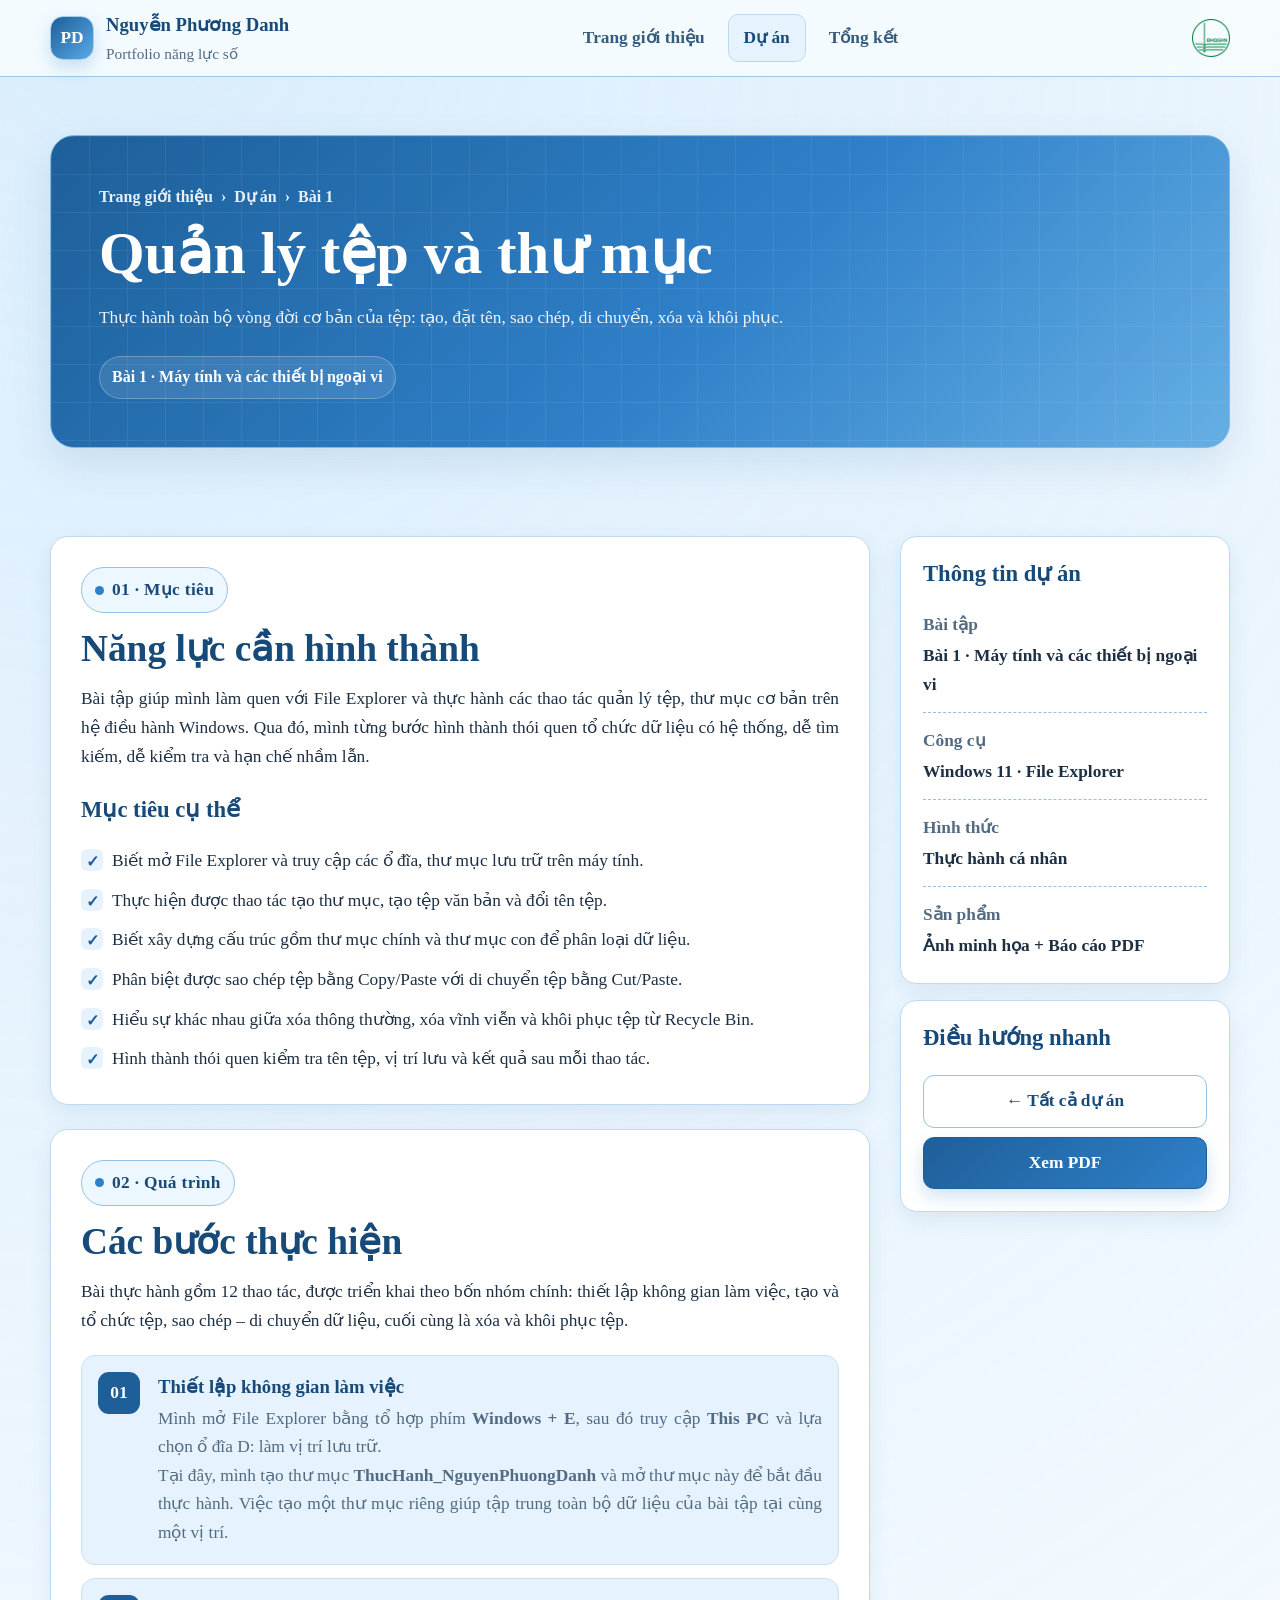
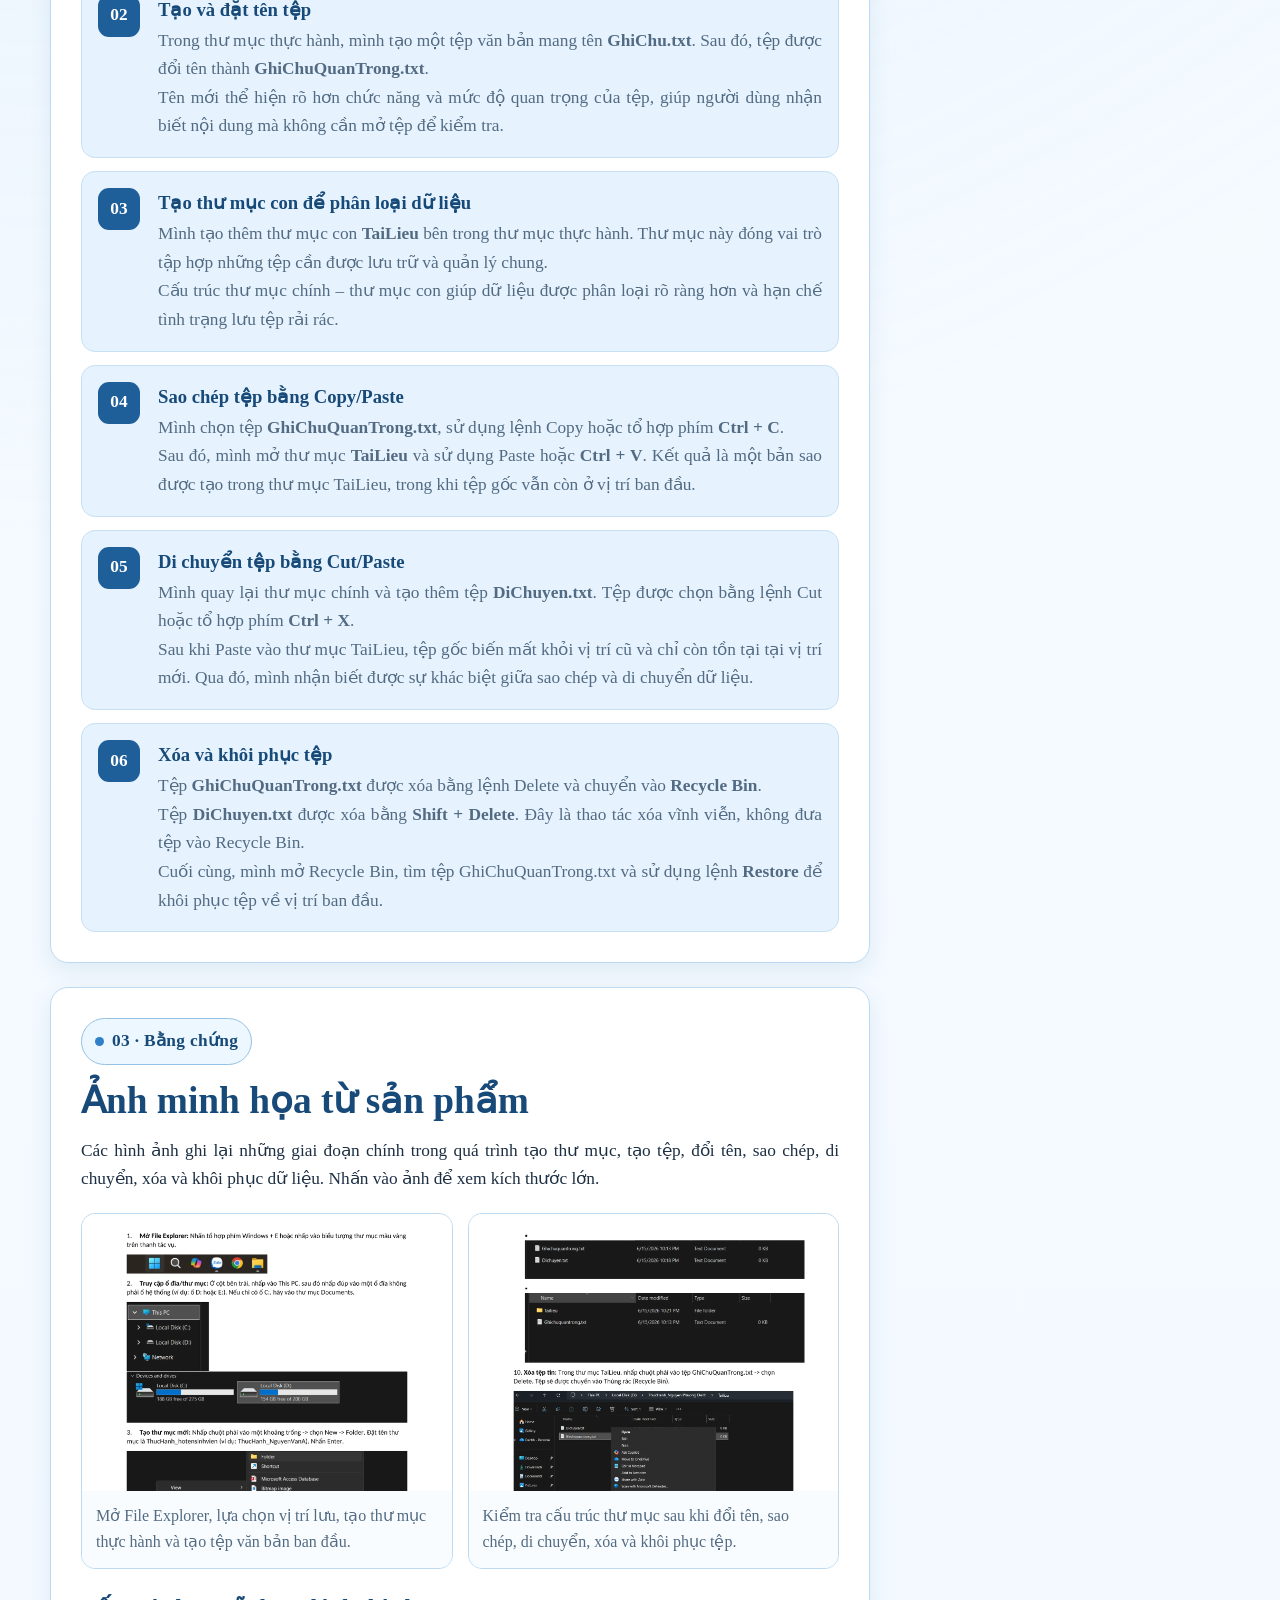
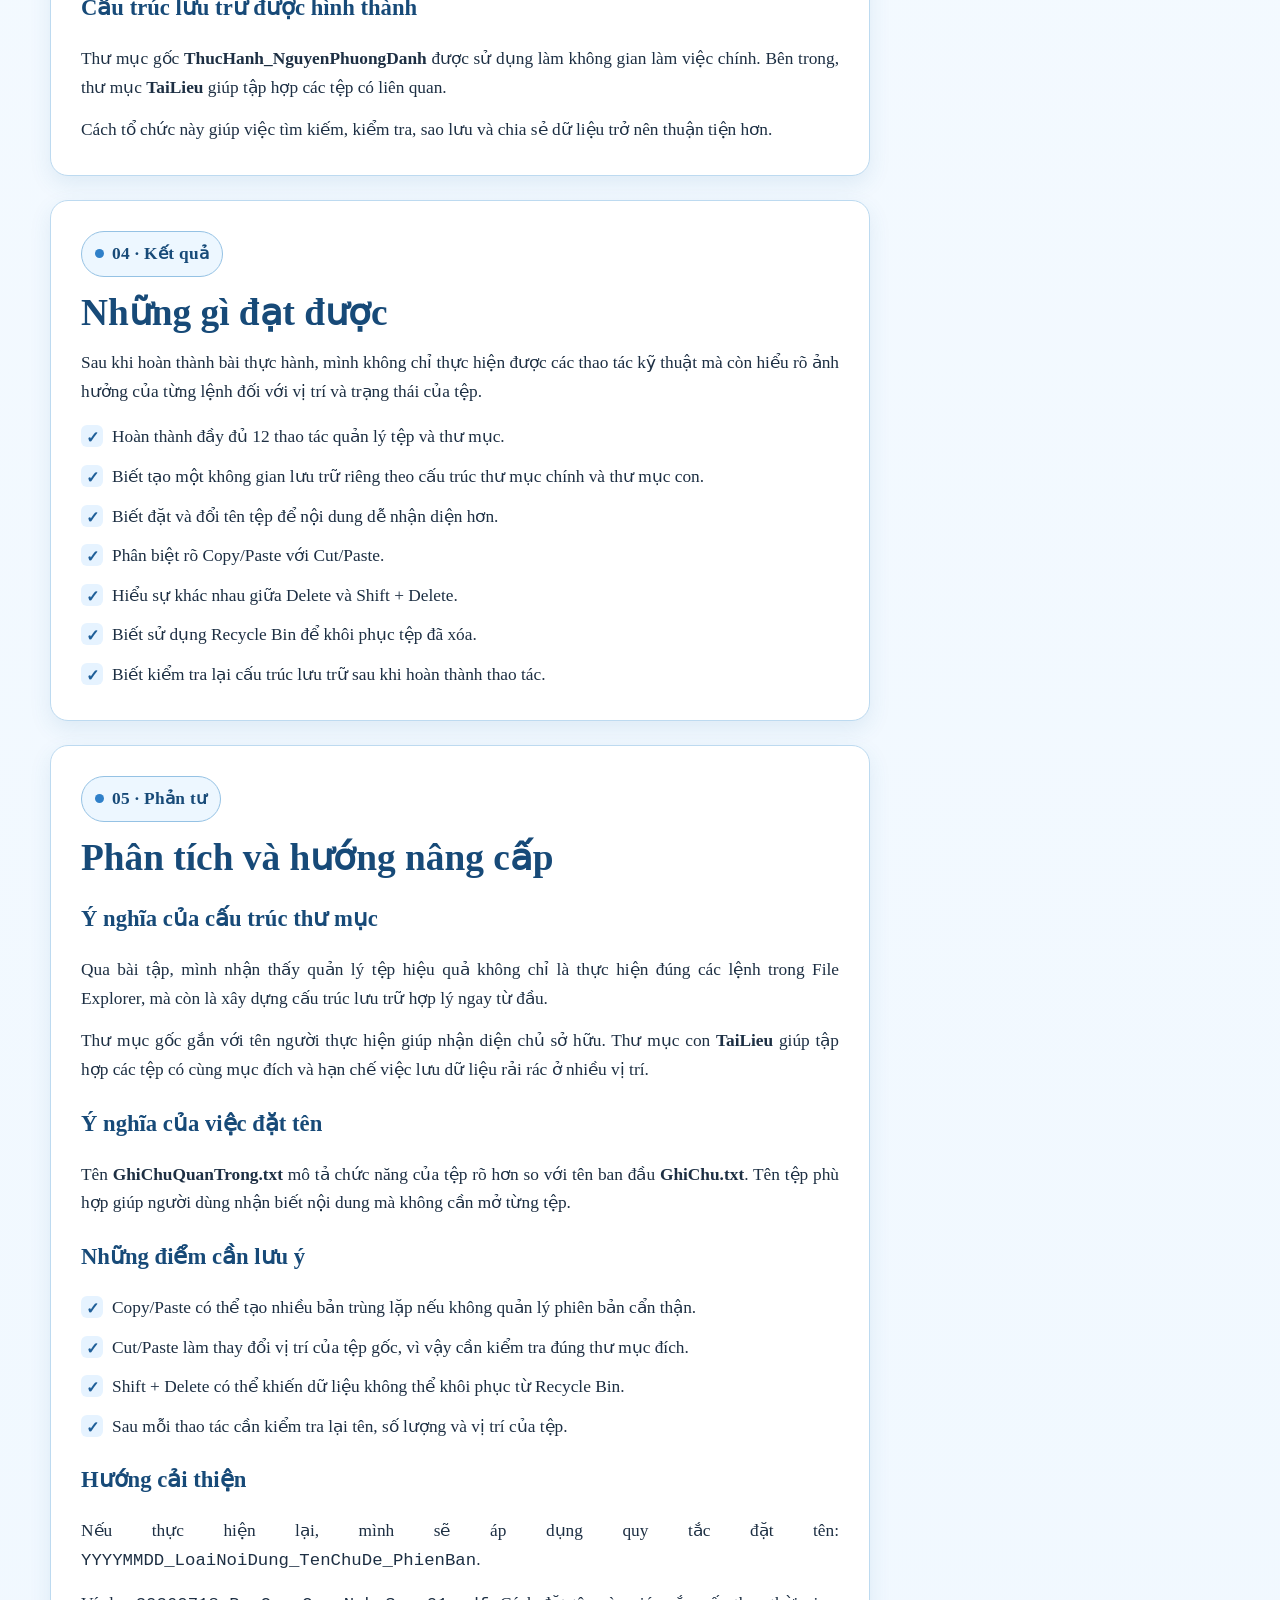
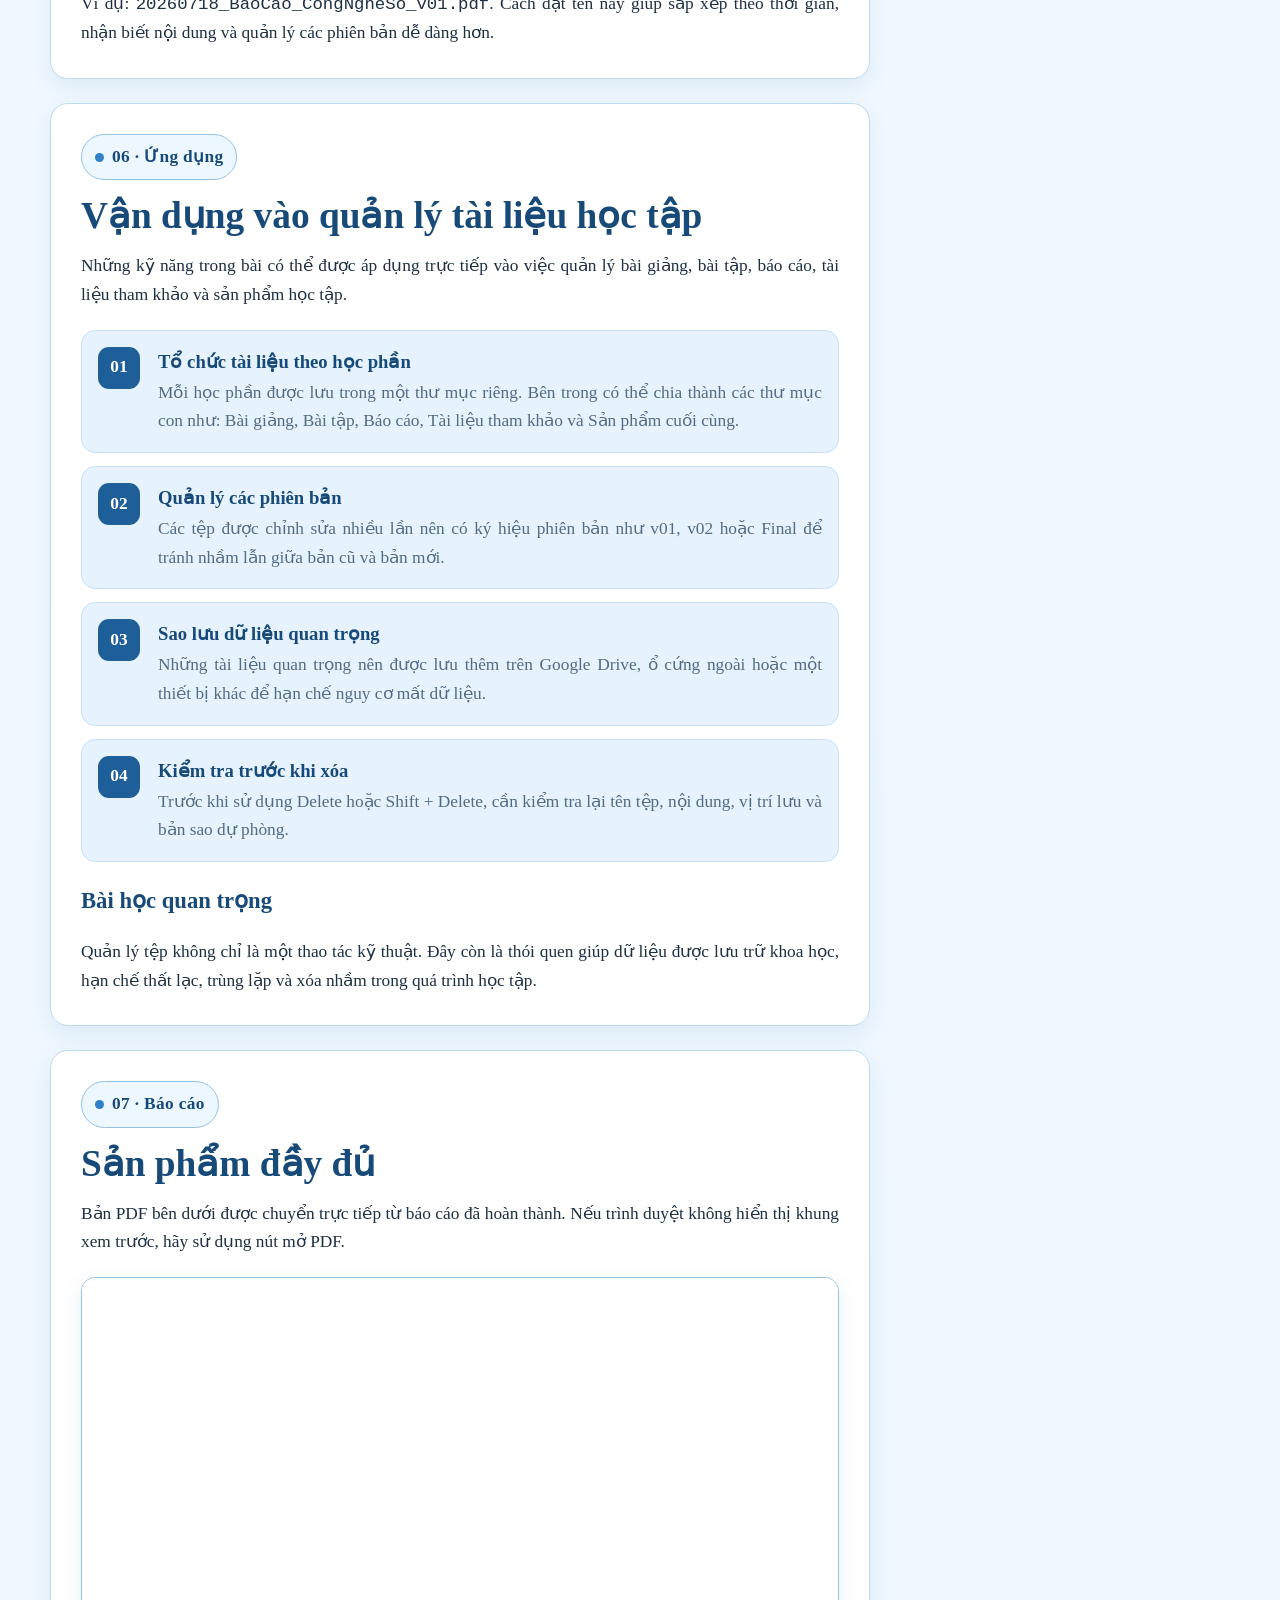
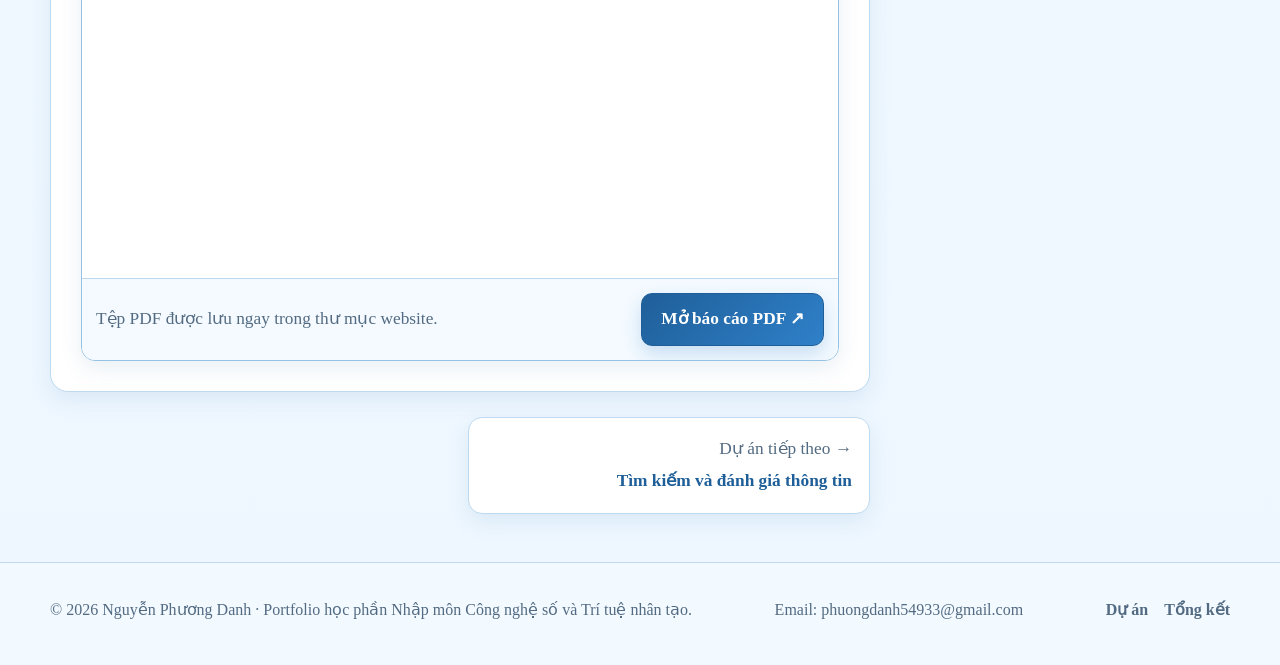
==== commit 9eedab5c: "Update project-1.html" ====
--- a/project-1.html
+++ b/project-1.html
@@ -1,67 +1,681 @@
 <!doctype html>
 <html lang="vi">
+
 <head>
   <meta charset="utf-8">
   <meta name="viewport" content="width=device-width, initial-scale=1">
-  <meta name="description" content="Thực hành toàn bộ vòng đời cơ bản của tệp: tạo, đặt tên, sao chép, di chuyển, xóa và khôi phục.">
+
+  <meta
+    name="description"
+    content="Thực hành toàn bộ vòng đời cơ bản của tệp: tạo, đặt tên, sao chép, di chuyển, xóa và khôi phục."
+  >
+
   <meta name="robots" content="index,follow">
   <meta name="theme-color" content="#0b5d45">
+
   <title>Bài 1 - Quản lý tệp và thư mục | Nguyễn Phương Danh</title>
+
   <link rel="icon" href="assets/images/favicon.svg" type="image/svg+xml">
   <link rel="stylesheet" href="assets/css/styles.css">
 </head>
+
 <body>
+
 <div class="scroll-progress" aria-hidden="true"></div>
+
 <header class="site-header">
   <div class="container navbar">
+
     <a class="brand" href="index.html" aria-label="Về Trang giới thiệu">
       <span class="brand-mark">PD</span>
-      <span class="brand-text">Nguyễn Phương Danh<small>Portfolio năng lực số</small></span>
+
+      <span class="brand-text">
+        Nguyễn Phương Danh
+        <small>Portfolio năng lực số</small>
+      </span>
     </a>
-    <nav class="nav-links" aria-label="Điều hướng chính"><a href="index.html" class="">Trang giới thiệu</a><a href="projects.html" class="active">Dự án</a><a href="summary.html" class="">Tổng kết</a></nav>
-      <div class="nav-actions">
-  <a
-    class="nav-logo-link"
-    href="https://www.facebook.com/VNU.DHQG"
-    target="_blank"
-    rel="noopener noreferrer"
-    title="Mở trang Facebook Đại học Quốc gia Hà Nội"
-    aria-label="Mở trang Facebook Đại học Quốc gia Hà Nội"
-  >
-    <img
-      class="nav-vnu-logo"
-       style="width:38px;height:38px;max-width:38px;max-height:38px;object-fit:contain;display:block"
-      src="assets/images/Vietnam_National_University_Logo.svg.webp"
-      alt="Logo Đại học Quốc gia Hà Nội"
-    >
-  </a>
-</div>
+
+    <nav class="nav-links" aria-label="Điều hướng chính">
+      <a href="index.html">Trang giới thiệu</a>
+      <a href="projects.html" class="active">Dự án</a>
+      <a href="summary.html">Tổng kết</a>
+    </nav>
+
+    <div class="nav-actions">
+      <a
+        class="nav-logo-link"
+        href="https://www.facebook.com/VNU.DHQG"
+        target="_blank"
+        rel="noopener noreferrer"
+        title="Mở trang Facebook Đại học Quốc gia Hà Nội"
+        aria-label="Mở trang Facebook Đại học Quốc gia Hà Nội"
+      >
+        <img
+          class="nav-vnu-logo"
+          src="assets/images/Vietnam_National_University_Logo.svg.webp"
+          alt="Logo Đại học Quốc gia Hà Nội"
+          style="width:38px;height:38px;max-width:38px;max-height:38px;object-fit:contain;display:block"
+        >
+      </a>
     </div>
+
   </div>
 </header>
+
 <main>
-<section class="page-hero"><div class="container"><div class="page-hero-inner reveal"><div class="breadcrumb"><a href="index.html">Trang giới thiệu</a><span>›</span><a href="projects.html">Dự án</a><span>›</span><span>Bài 1</span></div><h1>Quản lý tệp và thư mục</h1><p>Thực hành toàn bộ vòng đời cơ bản của tệp: tạo, đặt tên, sao chép, di chuyển, xóa và khôi phục.</p><div class="hero-tags"><span class="tag" style="color:white;border-color:rgba(255,255,255,.25);background:rgba(255,255,255,.1)">Bài 1 · Máy tính và các thiết bị ngoại vi</span></div></div></div></section>
-<section class="section-sm"><div class="container project-layout"><article class="project-main">
-  <section class="article-section reveal"><span class="eyebrow">01 · Mục tiêu</span><h2>Năng lực cần hình thành</h2><p class="lead">Làm quen với File Explorer và hình thành thói quen tổ chức dữ liệu có hệ thống, dễ tìm, dễ sao lưu và hạn chế nhầm lẫn.</p></section>
-  <section class="article-section reveal"><span class="eyebrow">02 · Quá trình</span><h2>Các bước thực hiện</h2><div class="numbered-steps"><div class="step"><div><h4>Tạo không gian làm việc</h4><p>Mở File Explorer, chọn vị trí lưu trữ và tạo thư mục ThucHanh_NguyenPhuongDanh.</p></div></div><div class="step"><div><h4>Thực hành với tệp</h4><p>Tạo GhiChu.txt, đổi thành GhiChuQuanTrong.txt và tạo thư mục con TaiLieu.</p></div></div><div class="step"><div><h4>Phân biệt sao chép và di chuyển</h4><p>Dùng Copy/Paste để tạo bản sao; dùng Cut/Paste để chuyển vị trí tệp.</p></div></div><div class="step"><div><h4>Quản lý vòng đời tệp</h4><p>Xóa vào Recycle Bin, xóa vĩnh viễn bằng Shift + Delete và thử khôi phục tệp.</p></div></div></div></section>
-  <section class="article-section reveal"><span class="eyebrow">03 · Bằng chứng</span><h2>Ảnh minh họa từ sản phẩm</h2><p class="muted">Nhấn vào ảnh để xem kích thước lớn.</p><div class="gallery "><figure><img class="" data-lightbox src="assets/images/screenshots/bai1-tao-thu-muc.webp" alt="Tạo thư mục thực hành và tệp văn bản trong File Explorer."><figcaption>Tạo thư mục thực hành và tệp văn bản trong File Explorer.</figcaption></figure><figure><img class="" data-lightbox src="assets/images/screenshots/bai1-cau-truc-cuoi.webp" alt="Kiểm tra cấu trúc thư mục và thao tác quản lý tệp ở các bước sau."><figcaption>Kiểm tra cấu trúc thư mục và thao tác quản lý tệp ở các bước sau.</figcaption></figure></div></section>
-  <section class="article-section reveal"><span class="eyebrow">04 · Kết quả</span><h2>Những gì đạt được</h2><ul class="check-list"><li>Thực hiện được 12 thao tác cơ bản trên tệp và thư mục.</li><li>Phân biệt rõ Copy/Paste với Cut/Paste.</li><li>Hiểu sự khác nhau giữa xóa thông thường và xóa vĩnh viễn.</li><li>Biết kiểm tra lại cấu trúc lưu trữ sau khi thao tác.</li></ul></section>
-  <section class="article-section reveal"><span class="eyebrow">05 · Phản tư</span><h2>Phân tích và hướng nâng cấp</h2><h3>Lý do của cấu trúc đặt tên</h3><p>Thư mục gốc gắn với tên người thực hiện giúp nhận diện chủ sở hữu; thư mục con <strong>TaiLieu</strong> gom các tệp cùng mục đích; tên <strong>GhiChuQuanTrong</strong> mô tả trực tiếp chức năng của tệp. Nếu thực hiện lại, mình sẽ dùng quy tắc <code>YYYYMMDD_LoaiNoiDung_PhiênBản</code> để dễ sắp xếp theo thời gian và quản lý phiên bản.</p></section>
-  <section class="article-section reveal"><span class="eyebrow">06 · Báo cáo</span><h2>Sản phẩm đầy đủ</h2><p>Bản PDF bên dưới được chuyển trực tiếp từ báo cáo đã hoàn thành. Nếu trình duyệt không hiển thị khung xem trước, hãy dùng nút mở PDF.</p><div class="pdf-box"><iframe src="reports/Bài 1 – Máy tính và các thiết bị ngoại vi.pdf#view=FitH" title="Báo cáo PDF Quản lý tệp và thư mục"></iframe><div class="pdf-actions"><span>Tệp PDF được lưu ngay trong thư mục website.</span><a class="btn btn-primary" href="reports/Bài 1 – Máy tính và các thiết bị ngoại vi.pdf" target="_blank" rel="noopener">Mở báo cáo PDF ↗</a></div></div></section>
-  <nav class="project-nav" aria-label="Chuyển dự án"><span></span><a class="next" href="project-2.html"><small>Dự án tiếp theo →</small><strong>Tìm kiếm và đánh giá thông tin</strong></a></nav>
-</article><aside class="project-sidebar">
-  <div class="sidebar-card reveal"><h3>Thông tin dự án</h3><div class="meta-list"><div><small>Bài tập</small><strong>Bài 1 · Máy tính và các thiết bị ngoại vi</strong></div><div><small>Công cụ</small><strong>Windows 11 · File Explorer</strong></div><div><small>Hình thức</small><strong>Thực hành cá nhân</strong></div><div><small>Sản phẩm</small><strong>Ảnh minh họa + Báo cáo PDF</strong></div></div></div>
-  <div class="sidebar-card reveal"><h3>Điều hướng nhanh</h3><a class="btn btn-secondary" style="width:100%;margin-bottom:9px" href="projects.html">← Tất cả dự án</a><a class="btn btn-primary" style="width:100%" href="reports/Bài 1 – Máy tính và các thiết bị ngoại vi.pdf" target="_blank" rel="noopener">Xem PDF</a></div>
-</aside></div></section>
+
+  <!-- PHẦN ĐẦU TRANG: GIỮ NGUYÊN MÔ TÍP CŨ -->
+  <section class="page-hero">
+    <div class="container">
+      <div class="page-hero-inner reveal">
+
+        <div class="breadcrumb">
+          <a href="index.html">Trang giới thiệu</a>
+          <span>›</span>
+          <a href="projects.html">Dự án</a>
+          <span>›</span>
+          <span>Bài 1</span>
+        </div>
+
+        <h1>Quản lý tệp và thư mục</h1>
+
+        <p>
+          Thực hành toàn bộ vòng đời cơ bản của tệp:
+          tạo, đặt tên, sao chép, di chuyển, xóa và khôi phục.
+        </p>
+
+        <div class="hero-tags">
+          <span
+            class="tag"
+            style="color:white;border-color:rgba(255,255,255,.25);background:rgba(255,255,255,.1)"
+          >
+            Bài 1 · Máy tính và các thiết bị ngoại vi
+          </span>
+        </div>
+
+      </div>
+    </div>
+  </section>
+
+  <section class="section-sm">
+    <div class="container project-layout">
+
+      <article class="project-main">
+
+        <!-- 01 · MỤC TIÊU -->
+        <section class="article-section reveal">
+          <span class="eyebrow">01 · Mục tiêu</span>
+
+          <h2>Năng lực cần hình thành</h2>
+
+          <p class="lead">
+            Bài tập giúp mình làm quen với File Explorer và thực hành
+            các thao tác quản lý tệp, thư mục cơ bản trên hệ điều hành Windows.
+            Qua đó, mình từng bước hình thành thói quen tổ chức dữ liệu
+            có hệ thống, dễ tìm kiếm, dễ kiểm tra và hạn chế nhầm lẫn.
+          </p>
+
+          <h3>Mục tiêu cụ thể</h3>
+
+          <ul class="check-list">
+            <li>
+              Biết mở File Explorer và truy cập các ổ đĩa,
+              thư mục lưu trữ trên máy tính.
+            </li>
+
+            <li>
+              Thực hiện được thao tác tạo thư mục, tạo tệp văn bản
+              và đổi tên tệp.
+            </li>
+
+            <li>
+              Biết xây dựng cấu trúc gồm thư mục chính
+              và thư mục con để phân loại dữ liệu.
+            </li>
+
+            <li>
+              Phân biệt được sao chép tệp bằng Copy/Paste
+              với di chuyển tệp bằng Cut/Paste.
+            </li>
+
+            <li>
+              Hiểu sự khác nhau giữa xóa thông thường,
+              xóa vĩnh viễn và khôi phục tệp từ Recycle Bin.
+            </li>
+
+            <li>
+              Hình thành thói quen kiểm tra tên tệp,
+              vị trí lưu và kết quả sau mỗi thao tác.
+            </li>
+          </ul>
+        </section>
+
+        <!-- 02 · QUÁ TRÌNH -->
+        <section class="article-section reveal">
+          <span class="eyebrow">02 · Quá trình</span>
+
+          <h2>Các bước thực hiện</h2>
+
+          <p>
+            Bài thực hành gồm 12 thao tác, được triển khai theo bốn nhóm chính:
+            thiết lập không gian làm việc, tạo và tổ chức tệp,
+            sao chép – di chuyển dữ liệu, cuối cùng là xóa và khôi phục tệp.
+          </p>
+
+          <div class="numbered-steps">
+
+            <div class="step">
+              <div>
+                <h4>Thiết lập không gian làm việc</h4>
+
+                <p>
+                  Mình mở File Explorer bằng tổ hợp phím
+                  <strong>Windows + E</strong>, sau đó truy cập
+                  <strong>This PC</strong> và lựa chọn ổ đĩa D:
+                  làm vị trí lưu trữ.
+                </p>
+
+                <p>
+                  Tại đây, mình tạo thư mục
+                  <strong>ThucHanh_NguyenPhuongDanh</strong>
+                  và mở thư mục này để bắt đầu thực hành.
+                  Việc tạo một thư mục riêng giúp tập trung toàn bộ dữ liệu
+                  của bài tập tại cùng một vị trí.
+                </p>
+              </div>
+            </div>
+
+            <div class="step">
+              <div>
+                <h4>Tạo và đặt tên tệp</h4>
+
+                <p>
+                  Trong thư mục thực hành, mình tạo một tệp văn bản
+                  mang tên <strong>GhiChu.txt</strong>.
+                  Sau đó, tệp được đổi tên thành
+                  <strong>GhiChuQuanTrong.txt</strong>.
+                </p>
+
+                <p>
+                  Tên mới thể hiện rõ hơn chức năng và mức độ quan trọng
+                  của tệp, giúp người dùng nhận biết nội dung
+                  mà không cần mở tệp để kiểm tra.
+                </p>
+              </div>
+            </div>
+
+            <div class="step">
+              <div>
+                <h4>Tạo thư mục con để phân loại dữ liệu</h4>
+
+                <p>
+                  Mình tạo thêm thư mục con
+                  <strong>TaiLieu</strong> bên trong thư mục thực hành.
+                  Thư mục này đóng vai trò tập hợp những tệp
+                  cần được lưu trữ và quản lý chung.
+                </p>
+
+                <p>
+                  Cấu trúc thư mục chính – thư mục con giúp dữ liệu
+                  được phân loại rõ ràng hơn và hạn chế tình trạng
+                  lưu tệp rải rác.
+                </p>
+              </div>
+            </div>
+
+            <div class="step">
+              <div>
+                <h4>Sao chép tệp bằng Copy/Paste</h4>
+
+                <p>
+                  Mình chọn tệp
+                  <strong>GhiChuQuanTrong.txt</strong>,
+                  sử dụng lệnh Copy hoặc tổ hợp phím
+                  <strong>Ctrl + C</strong>.
+                </p>
+
+                <p>
+                  Sau đó, mình mở thư mục
+                  <strong>TaiLieu</strong> và sử dụng Paste
+                  hoặc <strong>Ctrl + V</strong>.
+                  Kết quả là một bản sao được tạo trong thư mục TaiLieu,
+                  trong khi tệp gốc vẫn còn ở vị trí ban đầu.
+                </p>
+              </div>
+            </div>
+
+            <div class="step">
+              <div>
+                <h4>Di chuyển tệp bằng Cut/Paste</h4>
+
+                <p>
+                  Mình quay lại thư mục chính và tạo thêm tệp
+                  <strong>DiChuyen.txt</strong>.
+                  Tệp được chọn bằng lệnh Cut hoặc tổ hợp phím
+                  <strong>Ctrl + X</strong>.
+                </p>
+
+                <p>
+                  Sau khi Paste vào thư mục TaiLieu,
+                  tệp gốc biến mất khỏi vị trí cũ và chỉ còn tồn tại
+                  tại vị trí mới. Qua đó, mình nhận biết được
+                  sự khác biệt giữa sao chép và di chuyển dữ liệu.
+                </p>
+              </div>
+            </div>
+
+            <div class="step">
+              <div>
+                <h4>Xóa và khôi phục tệp</h4>
+
+                <p>
+                  Tệp <strong>GhiChuQuanTrong.txt</strong>
+                  được xóa bằng lệnh Delete và chuyển vào
+                  <strong>Recycle Bin</strong>.
+                </p>
+
+                <p>
+                  Tệp <strong>DiChuyen.txt</strong> được xóa bằng
+                  <strong>Shift + Delete</strong>.
+                  Đây là thao tác xóa vĩnh viễn, không đưa tệp
+                  vào Recycle Bin.
+                </p>
+
+                <p>
+                  Cuối cùng, mình mở Recycle Bin,
+                  tìm tệp GhiChuQuanTrong.txt và sử dụng lệnh
+                  <strong>Restore</strong> để khôi phục
+                  tệp về vị trí ban đầu.
+                </p>
+              </div>
+            </div>
+
+          </div>
+        </section>
+
+        <!-- 03 · BẰNG CHỨNG -->
+        <section class="article-section reveal">
+          <span class="eyebrow">03 · Bằng chứng</span>
+
+          <h2>Ảnh minh họa từ sản phẩm</h2>
+
+          <p class="muted">
+            Các hình ảnh ghi lại những giai đoạn chính trong quá trình
+            tạo thư mục, tạo tệp, đổi tên, sao chép, di chuyển,
+            xóa và khôi phục dữ liệu. Nhấn vào ảnh để xem kích thước lớn.
+          </p>
+
+          <div class="gallery">
+
+            <figure>
+              <img
+                data-lightbox
+                src="assets/images/screenshots/bai1-tao-thu-muc.webp"
+                alt="Tạo thư mục thực hành và tệp văn bản trong File Explorer."
+              >
+
+              <figcaption>
+                Mở File Explorer, lựa chọn vị trí lưu,
+                tạo thư mục thực hành và tạo tệp văn bản ban đầu.
+              </figcaption>
+            </figure>
+
+            <figure>
+              <img
+                data-lightbox
+                src="assets/images/screenshots/bai1-cau-truc-cuoi.webp"
+                alt="Kiểm tra cấu trúc thư mục và thao tác quản lý tệp."
+              >
+
+              <figcaption>
+                Kiểm tra cấu trúc thư mục sau khi đổi tên,
+                sao chép, di chuyển, xóa và khôi phục tệp.
+              </figcaption>
+            </figure>
+
+          </div>
+
+          <h3>Cấu trúc lưu trữ được hình thành</h3>
+
+          <p>
+            Thư mục gốc
+            <strong>ThucHanh_NguyenPhuongDanh</strong>
+            được sử dụng làm không gian làm việc chính.
+            Bên trong, thư mục
+            <strong>TaiLieu</strong>
+            giúp tập hợp các tệp có liên quan.
+          </p>
+
+          <p>
+            Cách tổ chức này giúp việc tìm kiếm, kiểm tra,
+            sao lưu và chia sẻ dữ liệu trở nên thuận tiện hơn.
+          </p>
+        </section>
+
+        <!-- 04 · KẾT QUẢ -->
+        <section class="article-section reveal">
+          <span class="eyebrow">04 · Kết quả</span>
+
+          <h2>Những gì đạt được</h2>
+
+          <p>
+            Sau khi hoàn thành bài thực hành, mình không chỉ thực hiện được
+            các thao tác kỹ thuật mà còn hiểu rõ ảnh hưởng của từng lệnh
+            đối với vị trí và trạng thái của tệp.
+          </p>
+
+          <ul class="check-list">
+            <li>
+              Hoàn thành đầy đủ 12 thao tác quản lý tệp và thư mục.
+            </li>
+
+            <li>
+              Biết tạo một không gian lưu trữ riêng
+              theo cấu trúc thư mục chính và thư mục con.
+            </li>
+
+            <li>
+              Biết đặt và đổi tên tệp để nội dung
+              dễ nhận diện hơn.
+            </li>
+
+            <li>
+              Phân biệt rõ Copy/Paste với Cut/Paste.
+            </li>
+
+            <li>
+              Hiểu sự khác nhau giữa Delete
+              và Shift + Delete.
+            </li>
+
+            <li>
+              Biết sử dụng Recycle Bin
+              để khôi phục tệp đã xóa.
+            </li>
+
+            <li>
+              Biết kiểm tra lại cấu trúc lưu trữ
+              sau khi hoàn thành thao tác.
+            </li>
+          </ul>
+        </section>
+
+        <!-- 05 · PHẢN TƯ -->
+        <section class="article-section reveal">
+          <span class="eyebrow">05 · Phản tư</span>
+
+          <h2>Phân tích và hướng nâng cấp</h2>
+
+          <h3>Ý nghĩa của cấu trúc thư mục</h3>
+
+          <p>
+            Qua bài tập, mình nhận thấy quản lý tệp hiệu quả
+            không chỉ là thực hiện đúng các lệnh trong File Explorer,
+            mà còn là xây dựng cấu trúc lưu trữ hợp lý ngay từ đầu.
+          </p>
+
+          <p>
+            Thư mục gốc gắn với tên người thực hiện
+            giúp nhận diện chủ sở hữu. Thư mục con
+            <strong>TaiLieu</strong> giúp tập hợp
+            các tệp có cùng mục đích và hạn chế việc lưu dữ liệu
+            rải rác ở nhiều vị trí.
+          </p>
+
+          <h3>Ý nghĩa của việc đặt tên</h3>
+
+          <p>
+            Tên <strong>GhiChuQuanTrong.txt</strong>
+            mô tả chức năng của tệp rõ hơn
+            so với tên ban đầu <strong>GhiChu.txt</strong>.
+            Tên tệp phù hợp giúp người dùng nhận biết nội dung
+            mà không cần mở từng tệp.
+          </p>
+
+          <h3>Những điểm cần lưu ý</h3>
+
+          <ul class="check-list">
+            <li>
+              Copy/Paste có thể tạo nhiều bản trùng lặp
+              nếu không quản lý phiên bản cẩn thận.
+            </li>
+
+            <li>
+              Cut/Paste làm thay đổi vị trí của tệp gốc,
+              vì vậy cần kiểm tra đúng thư mục đích.
+            </li>
+
+            <li>
+              Shift + Delete có thể khiến dữ liệu
+              không thể khôi phục từ Recycle Bin.
+            </li>
+
+            <li>
+              Sau mỗi thao tác cần kiểm tra lại tên,
+              số lượng và vị trí của tệp.
+            </li>
+          </ul>
+
+          <h3>Hướng cải thiện</h3>
+
+          <p>
+            Nếu thực hiện lại, mình sẽ áp dụng quy tắc đặt tên:
+            <code>YYYYMMDD_LoaiNoiDung_TenChuDe_PhienBan</code>.
+          </p>
+
+          <p>
+            Ví dụ:
+            <code>20260718_BaoCao_CongNgheSo_v01.pdf</code>.
+            Cách đặt tên này giúp sắp xếp theo thời gian,
+            nhận biết nội dung và quản lý các phiên bản dễ dàng hơn.
+          </p>
+        </section>
+
+        <!-- 06 · ỨNG DỤNG -->
+        <section class="article-section reveal">
+          <span class="eyebrow">06 · Ứng dụng</span>
+
+          <h2>Vận dụng vào quản lý tài liệu học tập</h2>
+
+          <p>
+            Những kỹ năng trong bài có thể được áp dụng trực tiếp
+            vào việc quản lý bài giảng, bài tập, báo cáo,
+            tài liệu tham khảo và sản phẩm học tập.
+          </p>
+
+          <div class="numbered-steps">
+
+            <div class="step">
+              <div>
+                <h4>Tổ chức tài liệu theo học phần</h4>
+
+                <p>
+                  Mỗi học phần được lưu trong một thư mục riêng.
+                  Bên trong có thể chia thành các thư mục con như:
+                  Bài giảng, Bài tập, Báo cáo,
+                  Tài liệu tham khảo và Sản phẩm cuối cùng.
+                </p>
+              </div>
+            </div>
+
+            <div class="step">
+              <div>
+                <h4>Quản lý các phiên bản</h4>
+
+                <p>
+                  Các tệp được chỉnh sửa nhiều lần nên có ký hiệu
+                  phiên bản như v01, v02 hoặc Final
+                  để tránh nhầm lẫn giữa bản cũ và bản mới.
+                </p>
+              </div>
+            </div>
+
+            <div class="step">
+              <div>
+                <h4>Sao lưu dữ liệu quan trọng</h4>
+
+                <p>
+                  Những tài liệu quan trọng nên được lưu thêm
+                  trên Google Drive, ổ cứng ngoài
+                  hoặc một thiết bị khác để hạn chế nguy cơ mất dữ liệu.
+                </p>
+              </div>
+            </div>
+
+            <div class="step">
+              <div>
+                <h4>Kiểm tra trước khi xóa</h4>
+
+                <p>
+                  Trước khi sử dụng Delete hoặc Shift + Delete,
+                  cần kiểm tra lại tên tệp, nội dung,
+                  vị trí lưu và bản sao dự phòng.
+                </p>
+              </div>
+            </div>
+
+          </div>
+
+          <h3>Bài học quan trọng</h3>
+
+          <p>
+            Quản lý tệp không chỉ là một thao tác kỹ thuật.
+            Đây còn là thói quen giúp dữ liệu được lưu trữ
+            khoa học, hạn chế thất lạc, trùng lặp
+            và xóa nhầm trong quá trình học tập.
+          </p>
+        </section>
+
+        <!-- 07 · BÁO CÁO -->
+        <section class="article-section reveal">
+          <span class="eyebrow">07 · Báo cáo</span>
+
+          <h2>Sản phẩm đầy đủ</h2>
+
+          <p>
+            Bản PDF bên dưới được chuyển trực tiếp từ báo cáo đã hoàn thành.
+            Nếu trình duyệt không hiển thị khung xem trước,
+            hãy sử dụng nút mở PDF.
+          </p>
+
+          <div class="pdf-box">
+            <iframe
+              src="reports/Bài 1 – Máy tính và các thiết bị ngoại vi.pdf#view=FitH"
+              title="Báo cáo PDF Quản lý tệp và thư mục"
+            ></iframe>
+
+            <div class="pdf-actions">
+              <span>Tệp PDF được lưu ngay trong thư mục website.</span>
+
+              <a
+                class="btn btn-primary"
+                href="reports/Bài 1 – Máy tính và các thiết bị ngoại vi.pdf"
+                target="_blank"
+                rel="noopener"
+              >
+                Mở báo cáo PDF ↗
+              </a>
+            </div>
+          </div>
+        </section>
+
+        <nav class="project-nav" aria-label="Chuyển dự án">
+          <span></span>
+
+          <a class="next" href="project-2.html">
+            <small>Dự án tiếp theo →</small>
+            <strong>Tìm kiếm và đánh giá thông tin</strong>
+          </a>
+        </nav>
+
+      </article>
+
+      <aside class="project-sidebar">
+
+        <div class="sidebar-card reveal">
+          <h3>Thông tin dự án</h3>
+
+          <div class="meta-list">
+            <div>
+              <small>Bài tập</small>
+              <strong>Bài 1 · Máy tính và các thiết bị ngoại vi</strong>
+            </div>
+
+            <div>
+              <small>Công cụ</small>
+              <strong>Windows 11 · File Explorer</strong>
+            </div>
+
+            <div>
+              <small>Hình thức</small>
+              <strong>Thực hành cá nhân</strong>
+            </div>
+
+            <div>
+              <small>Sản phẩm</small>
+              <strong>Ảnh minh họa + Báo cáo PDF</strong>
+            </div>
+          </div>
+        </div>
+
+        <div class="sidebar-card reveal">
+          <h3>Điều hướng nhanh</h3>
+
+          <a
+            class="btn btn-secondary"
+            style="width:100%;margin-bottom:9px"
+            href="projects.html"
+          >
+            ← Tất cả dự án
+          </a>
+
+          <a
+            class="btn btn-primary"
+            style="width:100%"
+            href="reports/Bài 1 – Máy tính và các thiết bị ngoại vi.pdf"
+            target="_blank"
+            rel="noopener"
+          >
+            Xem PDF
+          </a>
+        </div>
+
+      </aside>
+
+    </div>
+  </section>
+
 </main>
+
 <footer class="site-footer">
   <div class="container footer-inner">
-    <p>© <span data-year></span> Nguyễn Phương Danh · Portfolio học phần Nhập môn Công nghệ số và Trí tuệ nhân tạo.</p>
-    <p> Email: phuongdanh54933@gmail.com</p>
-    <div class="footer-links"><a href="projects.html">Dự án</a><a href="summary.html">Tổng kết</a></div>
+
+    <p>
+      © <span data-year></span> Nguyễn Phương Danh ·
+      Portfolio học phần Nhập môn Công nghệ số và Trí tuệ nhân tạo.
+    </p>
+
+    <p>Email: phuongdanh54933@gmail.com</p>
+
+    <div class="footer-links">
+      <a href="projects.html">Dự án</a>
+      <a href="summary.html">Tổng kết</a>
+    </div>
+
   </div>
 </footer>
-<div class="lightbox" role="dialog" aria-modal="true" aria-label="Xem ảnh phóng to"><button aria-label="Đóng">×</button><img src="" alt=""></div>
+
+<div
+  class="lightbox"
+  role="dialog"
+  aria-modal="true"
+  aria-label="Xem ảnh phóng to"
+>
+  <button aria-label="Đóng">×</button>
+  <img src="" alt="">
+</div>
+
 <script src="assets/js/main.js"></script>
+
 </body>
 </html>
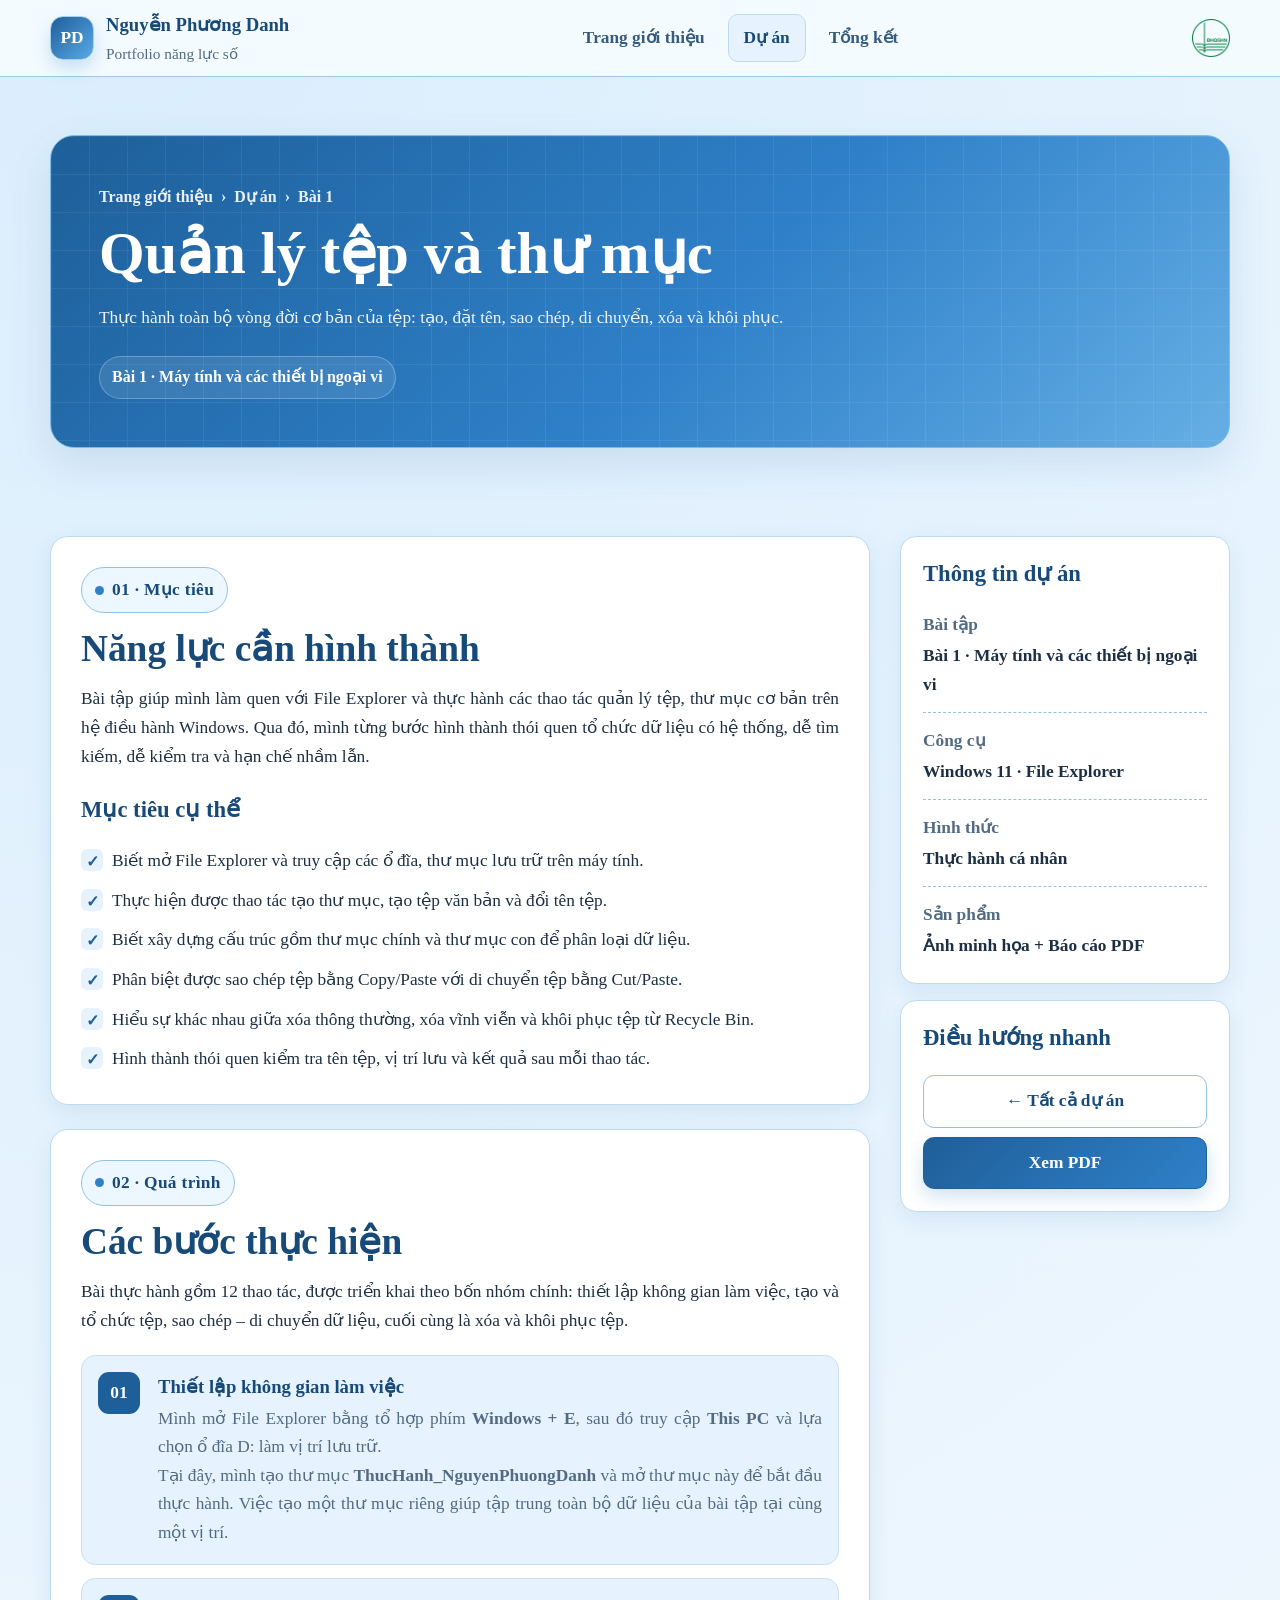
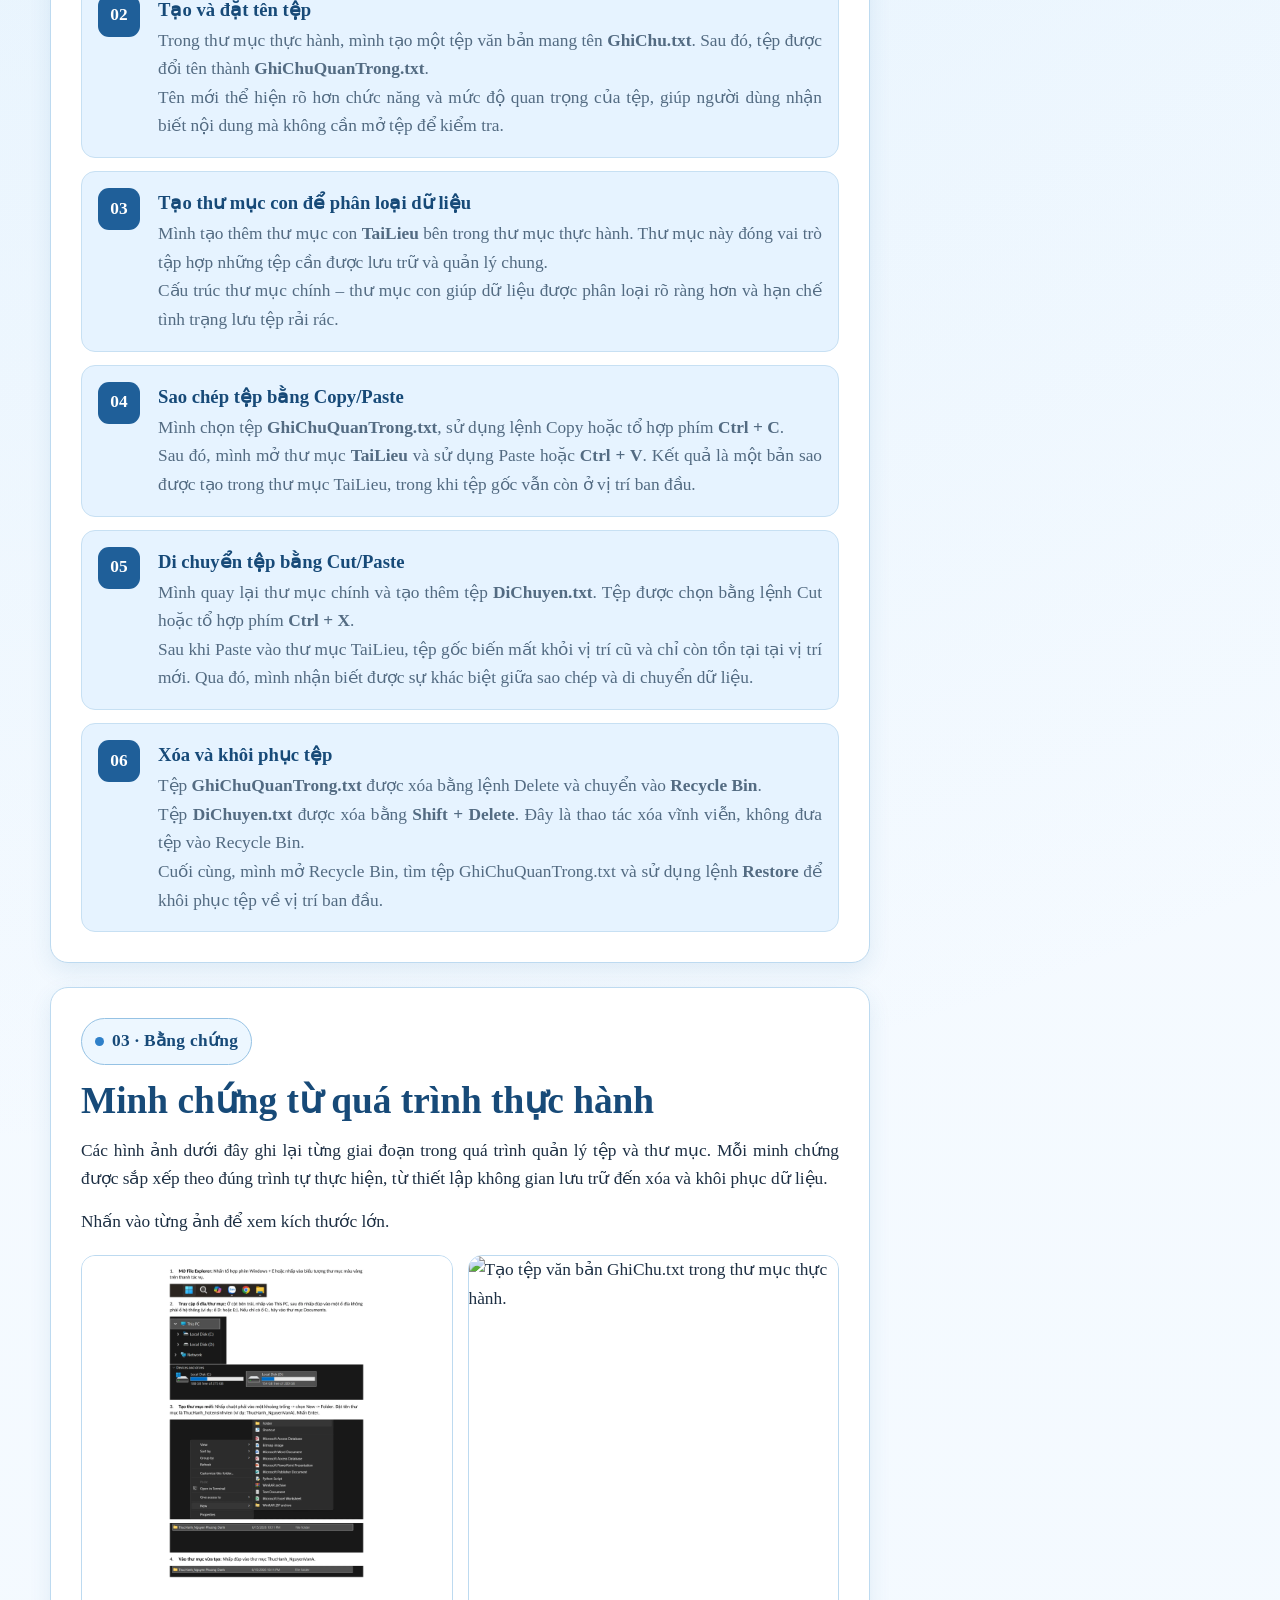
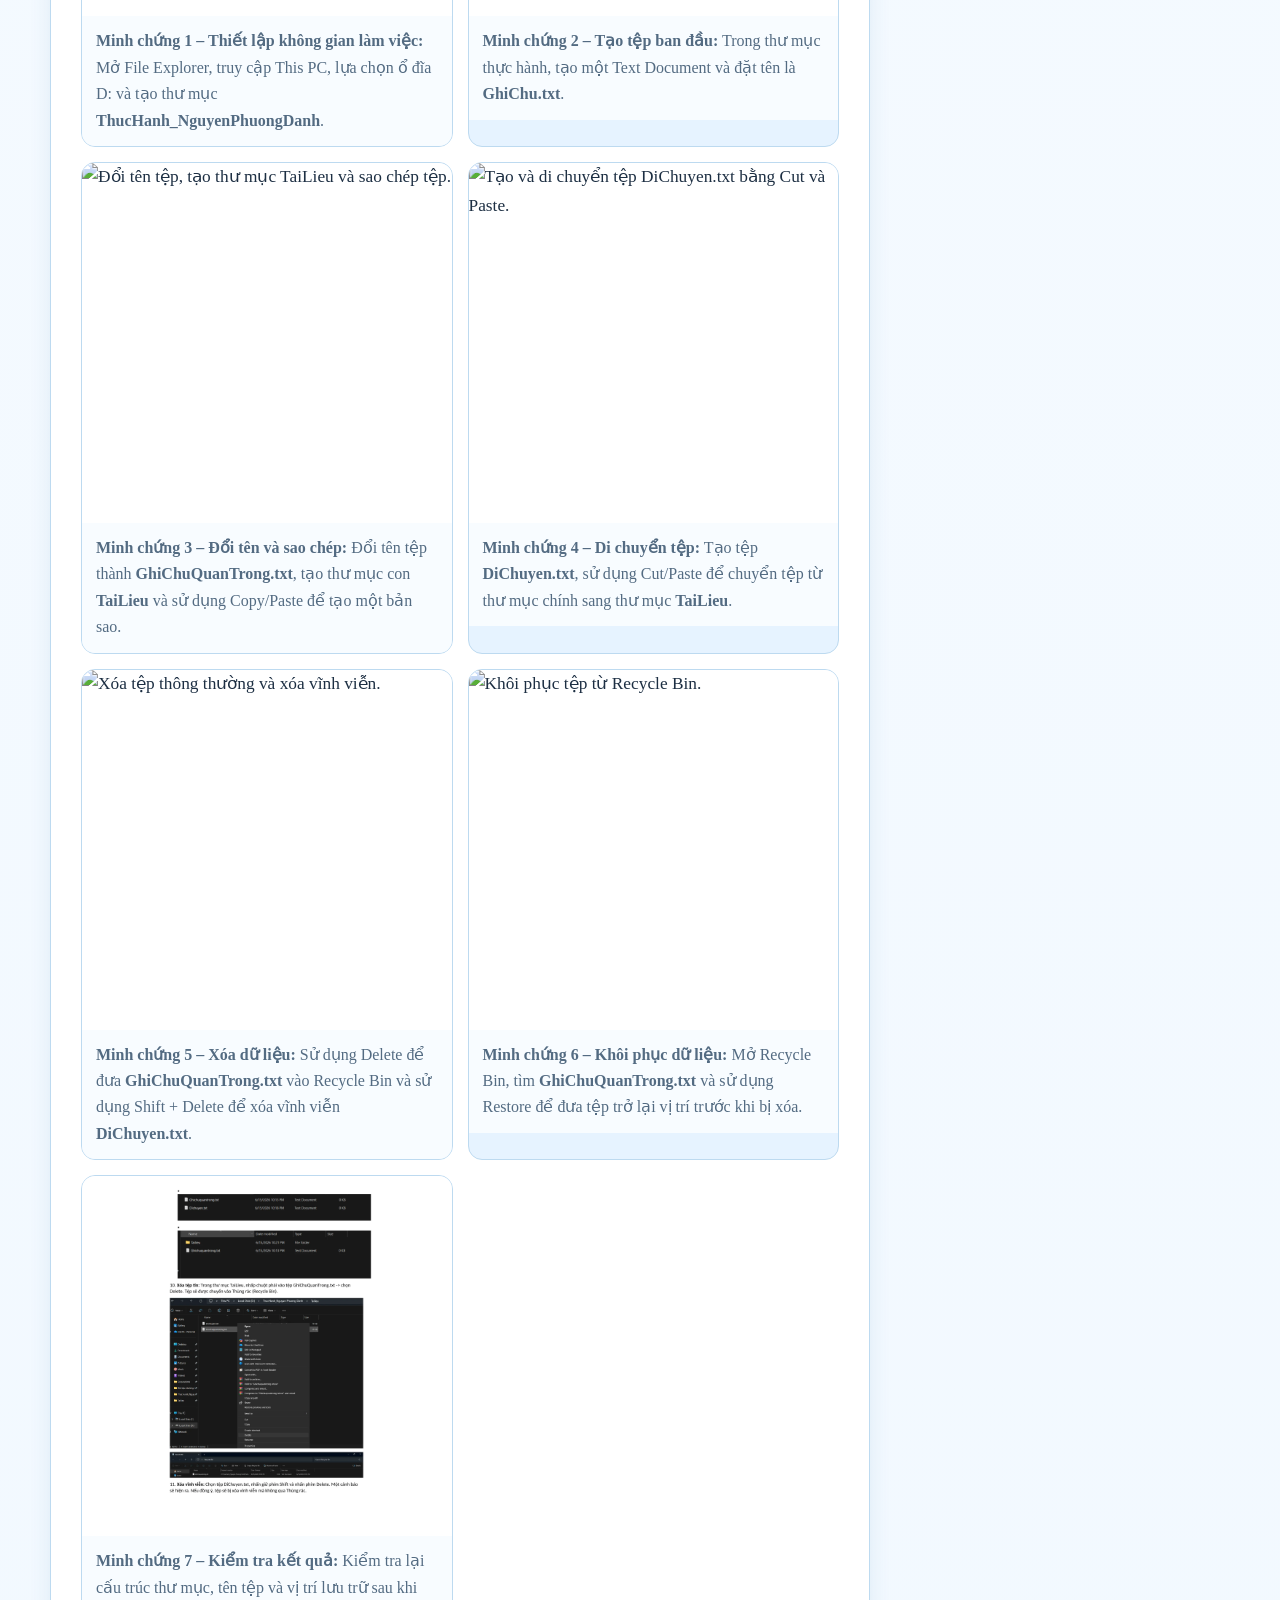
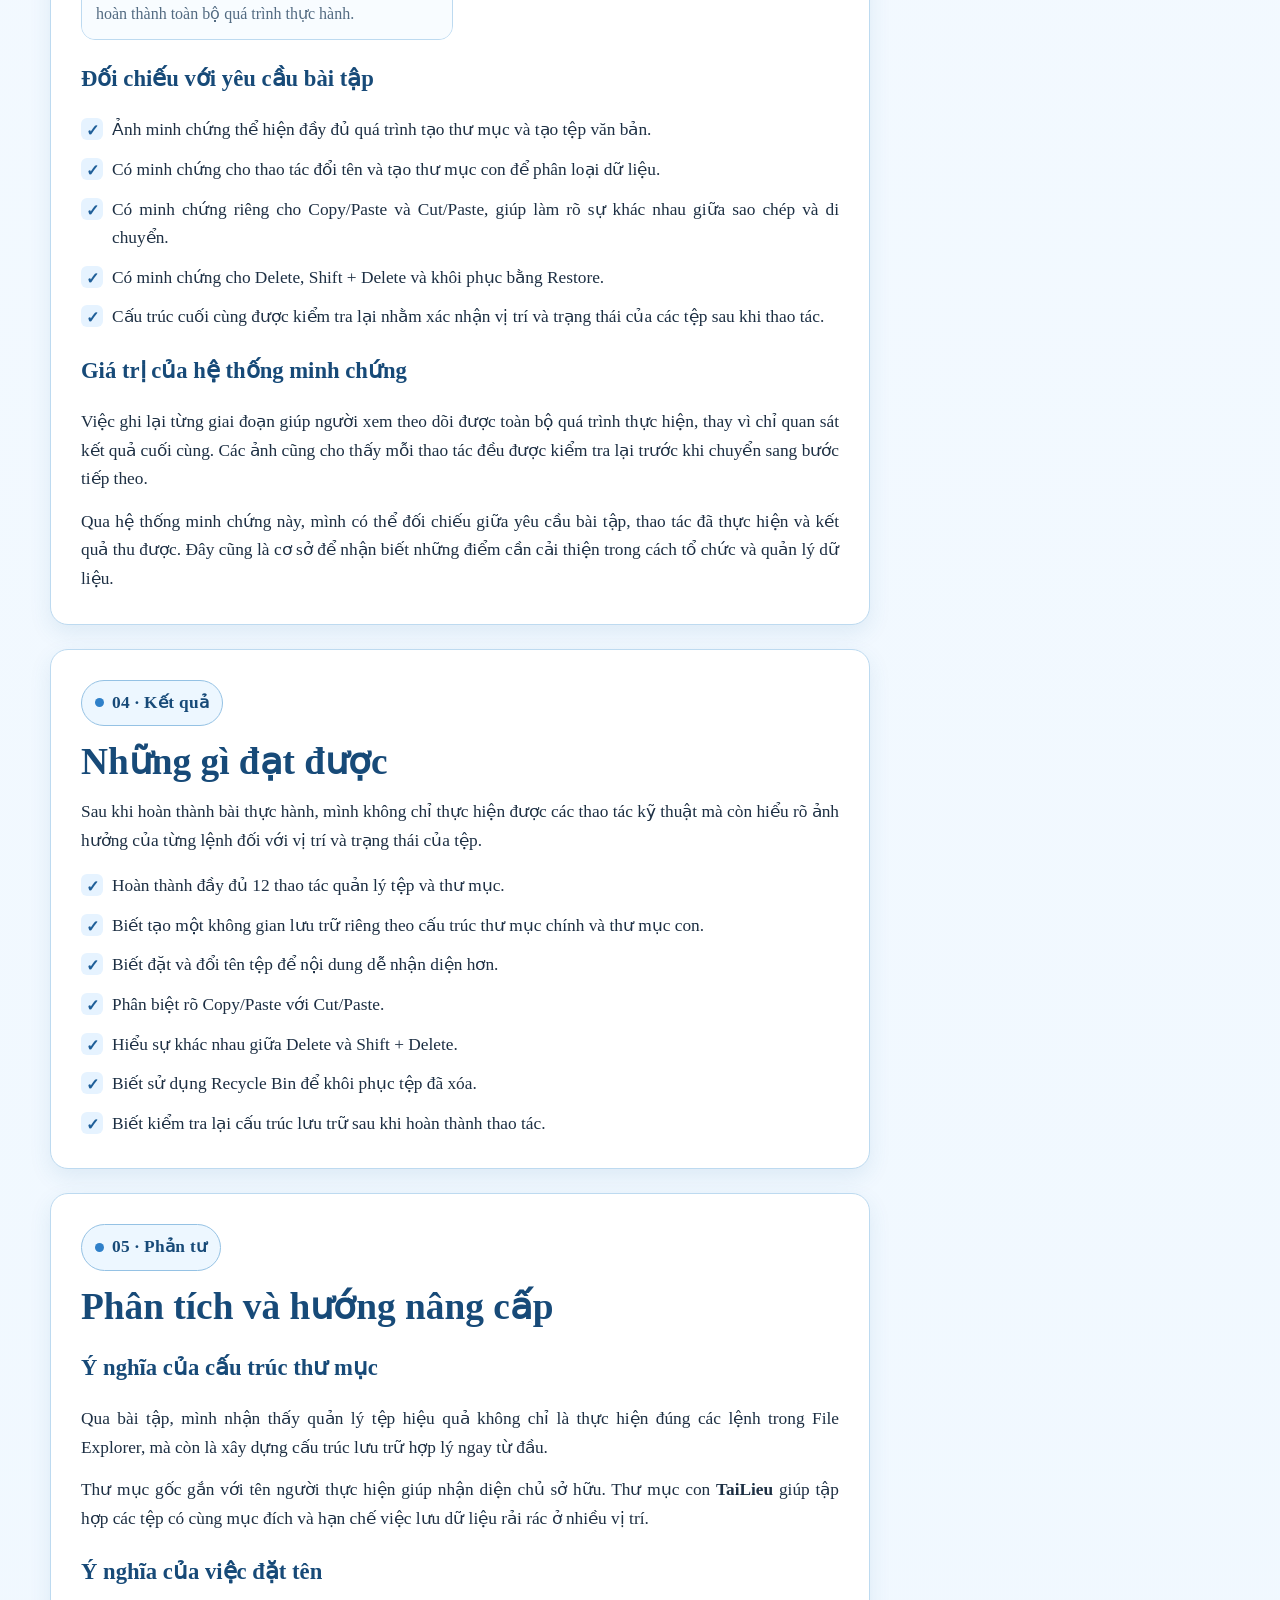
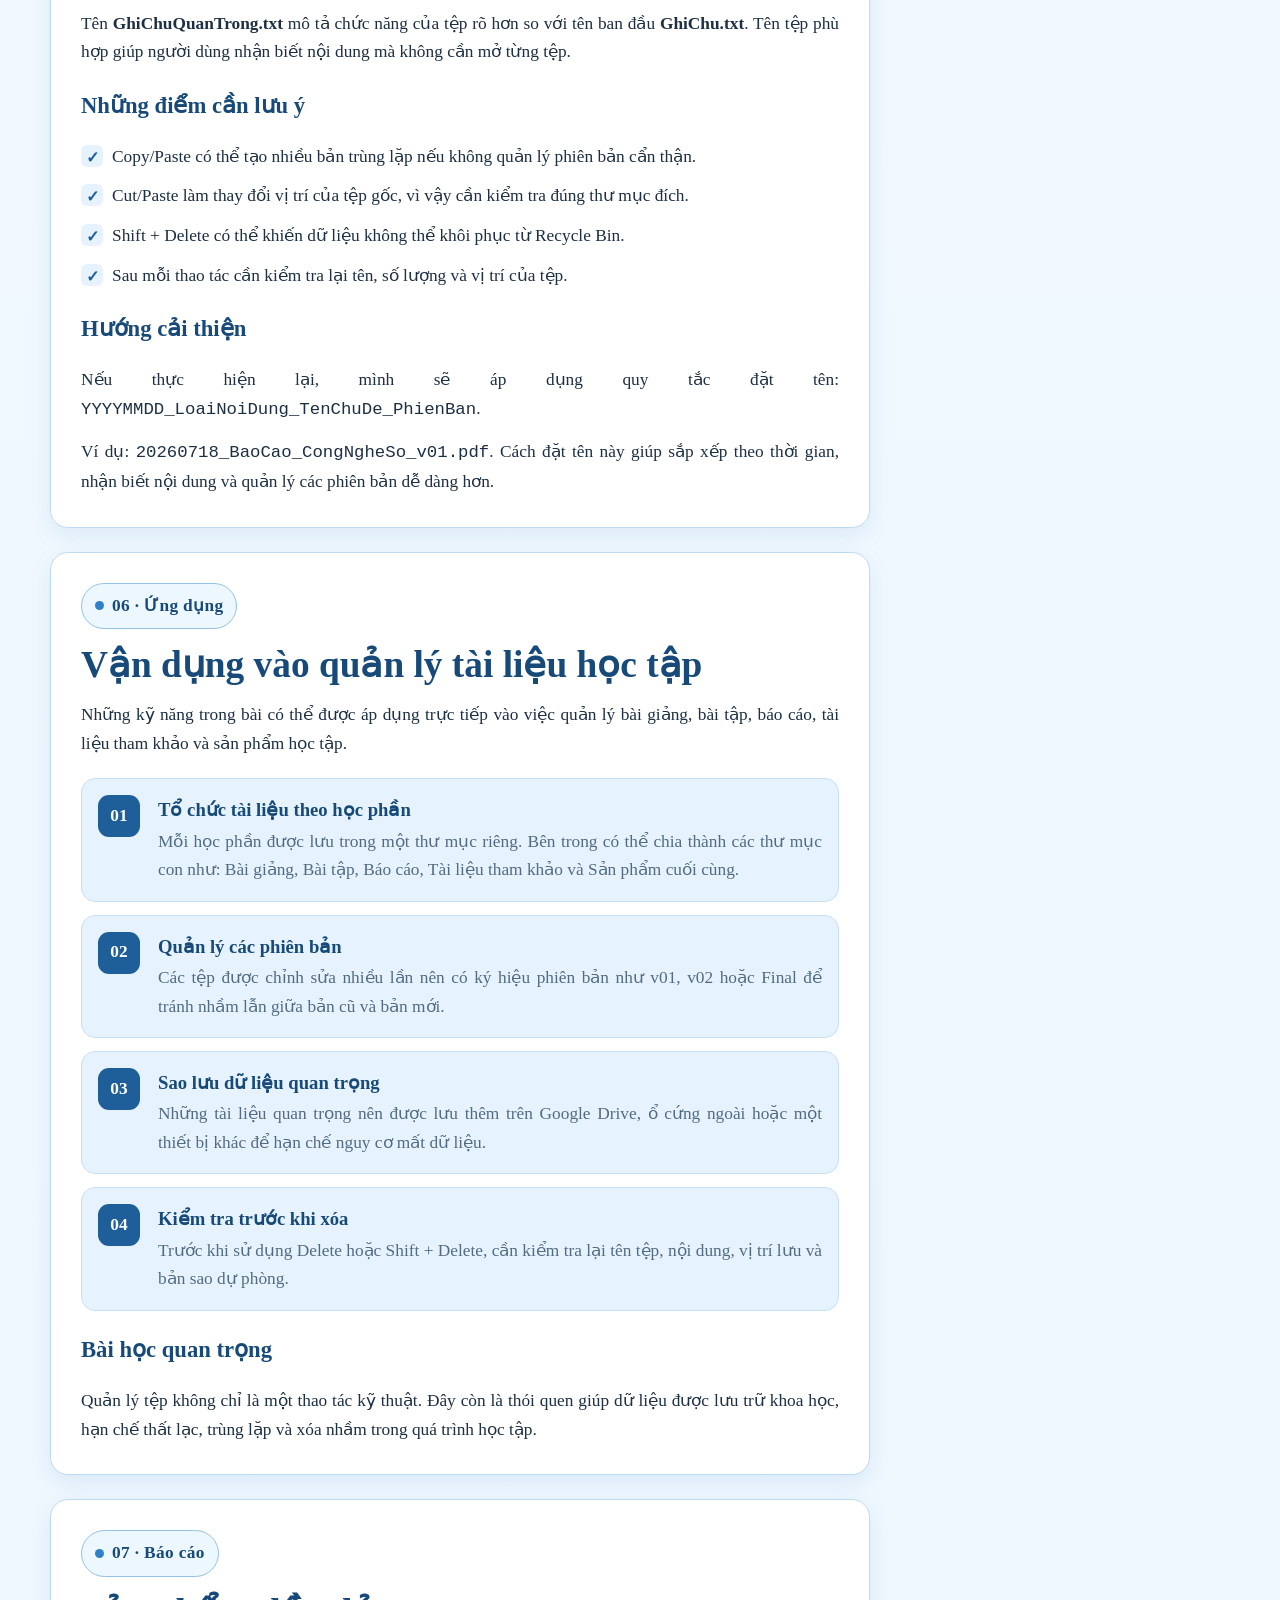
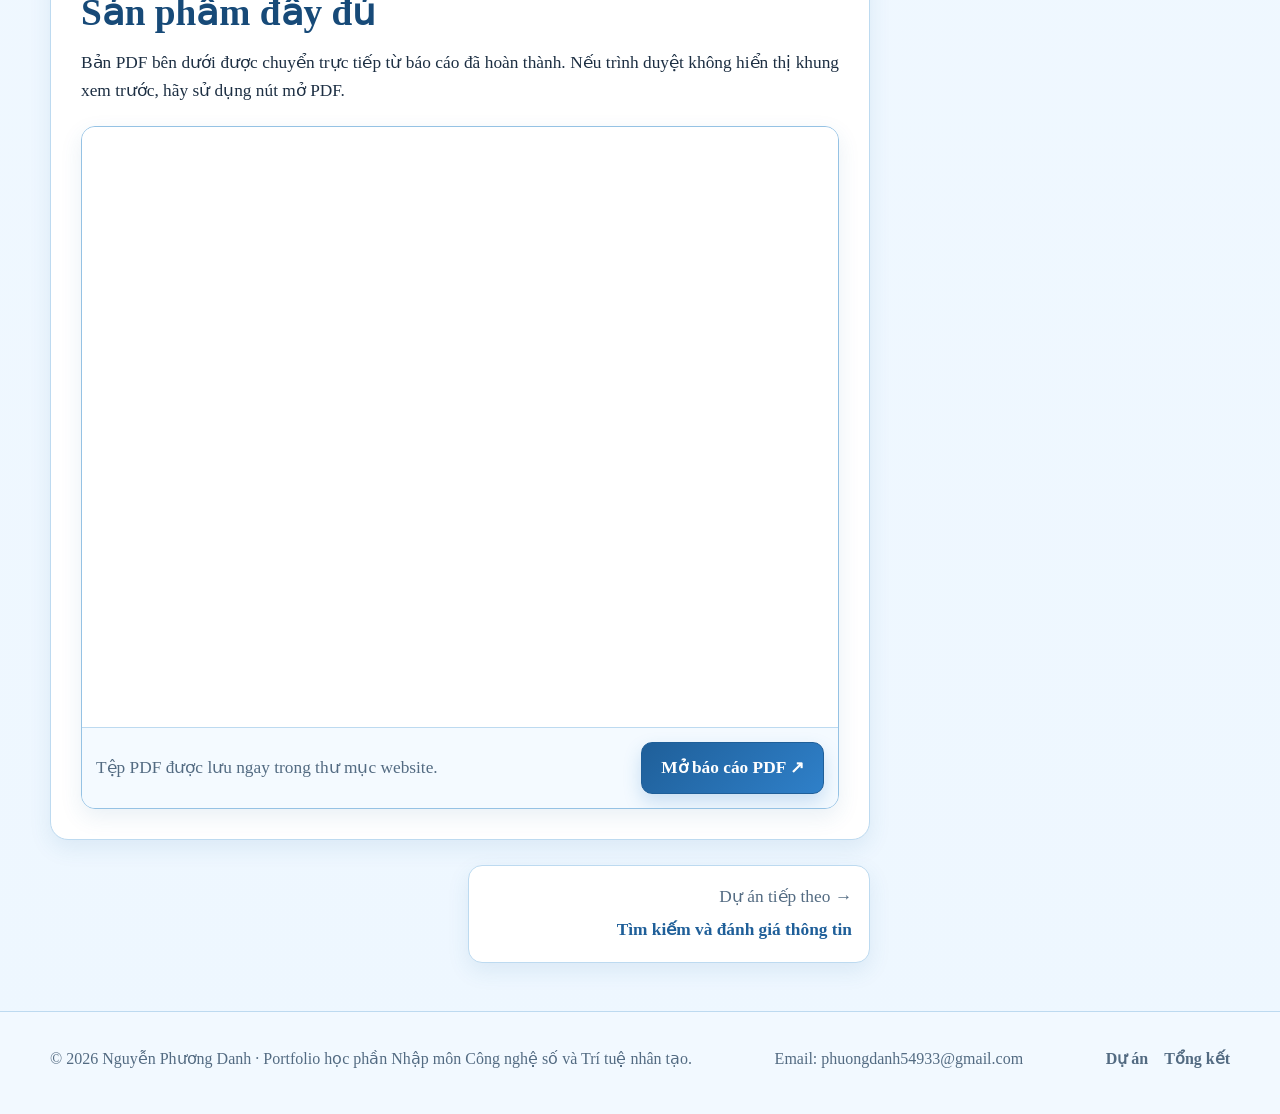
==== commit beac3d8d: "Update project-1.html" ====
--- a/project-1.html
+++ b/project-1.html
@@ -294,64 +294,194 @@
         </section>
 
         <!-- 03 · BẰNG CHỨNG -->
-        <section class="article-section reveal">
-          <span class="eyebrow">03 · Bằng chứng</span>
-
-          <h2>Ảnh minh họa từ sản phẩm</h2>
-
-          <p class="muted">
-            Các hình ảnh ghi lại những giai đoạn chính trong quá trình
-            tạo thư mục, tạo tệp, đổi tên, sao chép, di chuyển,
-            xóa và khôi phục dữ liệu. Nhấn vào ảnh để xem kích thước lớn.
-          </p>
-
-          <div class="gallery">
-
-            <figure>
-              <img
-                data-lightbox
-                src="assets/images/screenshots/bai1-tao-thu-muc.webp"
-                alt="Tạo thư mục thực hành và tệp văn bản trong File Explorer."
-              >
-
-              <figcaption>
-                Mở File Explorer, lựa chọn vị trí lưu,
-                tạo thư mục thực hành và tạo tệp văn bản ban đầu.
-              </figcaption>
-            </figure>
-
-            <figure>
-              <img
-                data-lightbox
-                src="assets/images/screenshots/bai1-cau-truc-cuoi.webp"
-                alt="Kiểm tra cấu trúc thư mục và thao tác quản lý tệp."
-              >
-
-              <figcaption>
-                Kiểm tra cấu trúc thư mục sau khi đổi tên,
-                sao chép, di chuyển, xóa và khôi phục tệp.
-              </figcaption>
-            </figure>
-
-          </div>
-
-          <h3>Cấu trúc lưu trữ được hình thành</h3>
-
-          <p>
-            Thư mục gốc
-            <strong>ThucHanh_NguyenPhuongDanh</strong>
-            được sử dụng làm không gian làm việc chính.
-            Bên trong, thư mục
-            <strong>TaiLieu</strong>
-            giúp tập hợp các tệp có liên quan.
-          </p>
-
-          <p>
-            Cách tổ chức này giúp việc tìm kiếm, kiểm tra,
-            sao lưu và chia sẻ dữ liệu trở nên thuận tiện hơn.
-          </p>
-        </section>
-
+<section class="article-section reveal">
+  <span class="eyebrow">03 · Bằng chứng</span>
+
+  <h2>Minh chứng từ quá trình thực hành</h2>
+
+  <p>
+    Các hình ảnh dưới đây ghi lại từng giai đoạn trong quá trình quản lý
+    tệp và thư mục. Mỗi minh chứng được sắp xếp theo đúng trình tự thực hiện,
+    từ thiết lập không gian lưu trữ đến xóa và khôi phục dữ liệu.
+  </p>
+
+  <p class="muted">
+    Nhấn vào từng ảnh để xem kích thước lớn.
+  </p>
+
+  <div class="gallery">
+
+    <!-- MINH CHỨNG 1 -->
+    <figure>
+      <img
+        data-lightbox
+        loading="lazy"
+        src="assets/images/screenshots/bai1-tao-thu-muc.webp"
+        alt="Mở File Explorer, truy cập ổ đĩa và tạo thư mục thực hành."
+        style="height:360px;object-fit:contain;object-position:top;background:#ffffff"
+      >
+
+      <figcaption>
+        <strong>Minh chứng 1 – Thiết lập không gian làm việc:</strong>
+        Mở File Explorer, truy cập This PC, lựa chọn ổ đĩa D:
+        và tạo thư mục
+        <strong>ThucHanh_NguyenPhuongDanh</strong>.
+      </figcaption>
+    </figure>
+
+    <!-- MINH CHỨNG 2 -->
+    <figure>
+      <img
+        data-lightbox
+        loading="lazy"
+        src="assets/images/screenshots/bai1-tao-tep.webp"
+        alt="Tạo tệp văn bản GhiChu.txt trong thư mục thực hành."
+        style="height:360px;object-fit:contain;object-position:top;background:#ffffff"
+      >
+
+      <figcaption>
+        <strong>Minh chứng 2 – Tạo tệp ban đầu:</strong>
+        Trong thư mục thực hành, tạo một Text Document và đặt tên là
+        <strong>GhiChu.txt</strong>.
+      </figcaption>
+    </figure>
+
+    <!-- MINH CHỨNG 3 -->
+    <figure>
+      <img
+        data-lightbox
+        loading="lazy"
+        src="assets/images/screenshots/bai1-doi-ten-sao-chep.webp"
+        alt="Đổi tên tệp, tạo thư mục TaiLieu và sao chép tệp."
+        style="height:360px;object-fit:contain;object-position:top;background:#ffffff"
+      >
+
+      <figcaption>
+        <strong>Minh chứng 3 – Đổi tên và sao chép:</strong>
+        Đổi tên tệp thành
+        <strong>GhiChuQuanTrong.txt</strong>, tạo thư mục con
+        <strong>TaiLieu</strong> và sử dụng Copy/Paste để tạo một bản sao.
+      </figcaption>
+    </figure>
+
+    <!-- MINH CHỨNG 4 -->
+    <figure>
+      <img
+        data-lightbox
+        loading="lazy"
+        src="assets/images/screenshots/bai1-di-chuyen-tep.webp"
+        alt="Tạo và di chuyển tệp DiChuyen.txt bằng Cut và Paste."
+        style="height:360px;object-fit:contain;object-position:top;background:#ffffff"
+      >
+
+      <figcaption>
+        <strong>Minh chứng 4 – Di chuyển tệp:</strong>
+        Tạo tệp <strong>DiChuyen.txt</strong>, sử dụng Cut/Paste
+        để chuyển tệp từ thư mục chính sang thư mục
+        <strong>TaiLieu</strong>.
+      </figcaption>
+    </figure>
+
+    <!-- MINH CHỨNG 5 -->
+    <figure>
+      <img
+        data-lightbox
+        loading="lazy"
+        src="assets/images/screenshots/bai1-xoa-tep.webp"
+        alt="Xóa tệp thông thường và xóa vĩnh viễn."
+        style="height:360px;object-fit:contain;object-position:top;background:#ffffff"
+      >
+
+      <figcaption>
+        <strong>Minh chứng 5 – Xóa dữ liệu:</strong>
+        Sử dụng Delete để đưa
+        <strong>GhiChuQuanTrong.txt</strong> vào Recycle Bin
+        và sử dụng Shift + Delete để xóa vĩnh viễn
+        <strong>DiChuyen.txt</strong>.
+      </figcaption>
+    </figure>
+
+    <!-- MINH CHỨNG 6 -->
+    <figure>
+      <img
+        data-lightbox
+        loading="lazy"
+        src="assets/images/screenshots/bai1-khoi-phuc-tep.webp"
+        alt="Khôi phục tệp từ Recycle Bin."
+        style="height:360px;object-fit:contain;object-position:top;background:#ffffff"
+      >
+
+      <figcaption>
+        <strong>Minh chứng 6 – Khôi phục dữ liệu:</strong>
+        Mở Recycle Bin, tìm
+        <strong>GhiChuQuanTrong.txt</strong> và sử dụng Restore
+        để đưa tệp trở lại vị trí trước khi bị xóa.
+      </figcaption>
+    </figure>
+
+    <!-- MINH CHỨNG 7 -->
+    <figure>
+      <img
+        data-lightbox
+        loading="lazy"
+        src="assets/images/screenshots/bai1-cau-truc-cuoi.webp"
+        alt="Cấu trúc thư mục sau khi hoàn thành các thao tác."
+        style="height:360px;object-fit:contain;object-position:top;background:#ffffff"
+      >
+
+      <figcaption>
+        <strong>Minh chứng 7 – Kiểm tra kết quả:</strong>
+        Kiểm tra lại cấu trúc thư mục, tên tệp và vị trí lưu trữ
+        sau khi hoàn thành toàn bộ quá trình thực hành.
+      </figcaption>
+    </figure>
+
+  </div>
+
+  <h3>Đối chiếu với yêu cầu bài tập</h3>
+
+  <ul class="check-list">
+    <li>
+      Ảnh minh chứng thể hiện đầy đủ quá trình tạo thư mục
+      và tạo tệp văn bản.
+    </li>
+
+    <li>
+      Có minh chứng cho thao tác đổi tên và tạo thư mục con
+      để phân loại dữ liệu.
+    </li>
+
+    <li>
+      Có minh chứng riêng cho Copy/Paste và Cut/Paste,
+      giúp làm rõ sự khác nhau giữa sao chép và di chuyển.
+    </li>
+
+    <li>
+      Có minh chứng cho Delete, Shift + Delete
+      và khôi phục bằng Restore.
+    </li>
+
+    <li>
+      Cấu trúc cuối cùng được kiểm tra lại nhằm xác nhận
+      vị trí và trạng thái của các tệp sau khi thao tác.
+    </li>
+  </ul>
+
+  <h3>Giá trị của hệ thống minh chứng</h3>
+
+  <p>
+    Việc ghi lại từng giai đoạn giúp người xem theo dõi được toàn bộ
+    quá trình thực hiện, thay vì chỉ quan sát kết quả cuối cùng.
+    Các ảnh cũng cho thấy mỗi thao tác đều được kiểm tra lại trước khi
+    chuyển sang bước tiếp theo.
+  </p>
+
+  <p>
+    Qua hệ thống minh chứng này, mình có thể đối chiếu giữa yêu cầu bài tập,
+    thao tác đã thực hiện và kết quả thu được. Đây cũng là cơ sở để nhận biết
+    những điểm cần cải thiện trong cách tổ chức và quản lý dữ liệu.
+  </p>
+</section>
         <!-- 04 · KẾT QUẢ -->
         <section class="article-section reveal">
           <span class="eyebrow">04 · Kết quả</span>
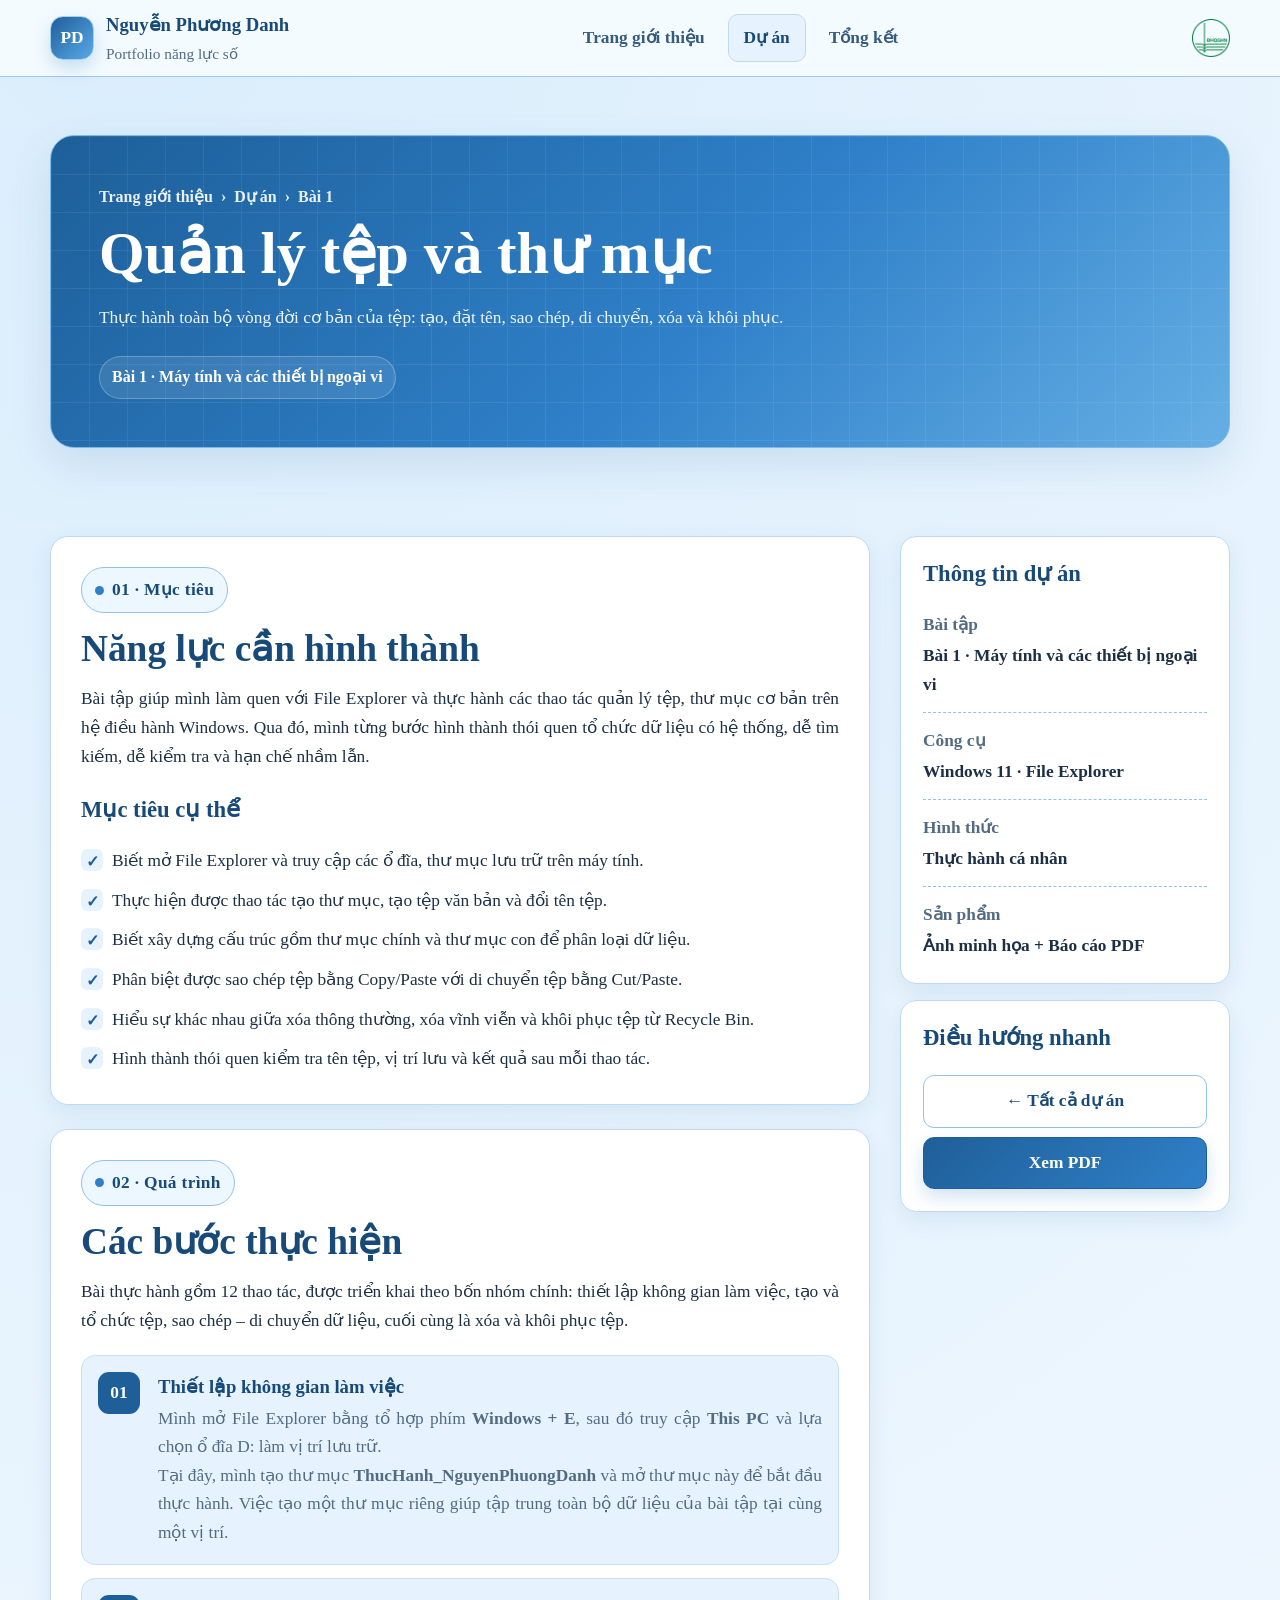
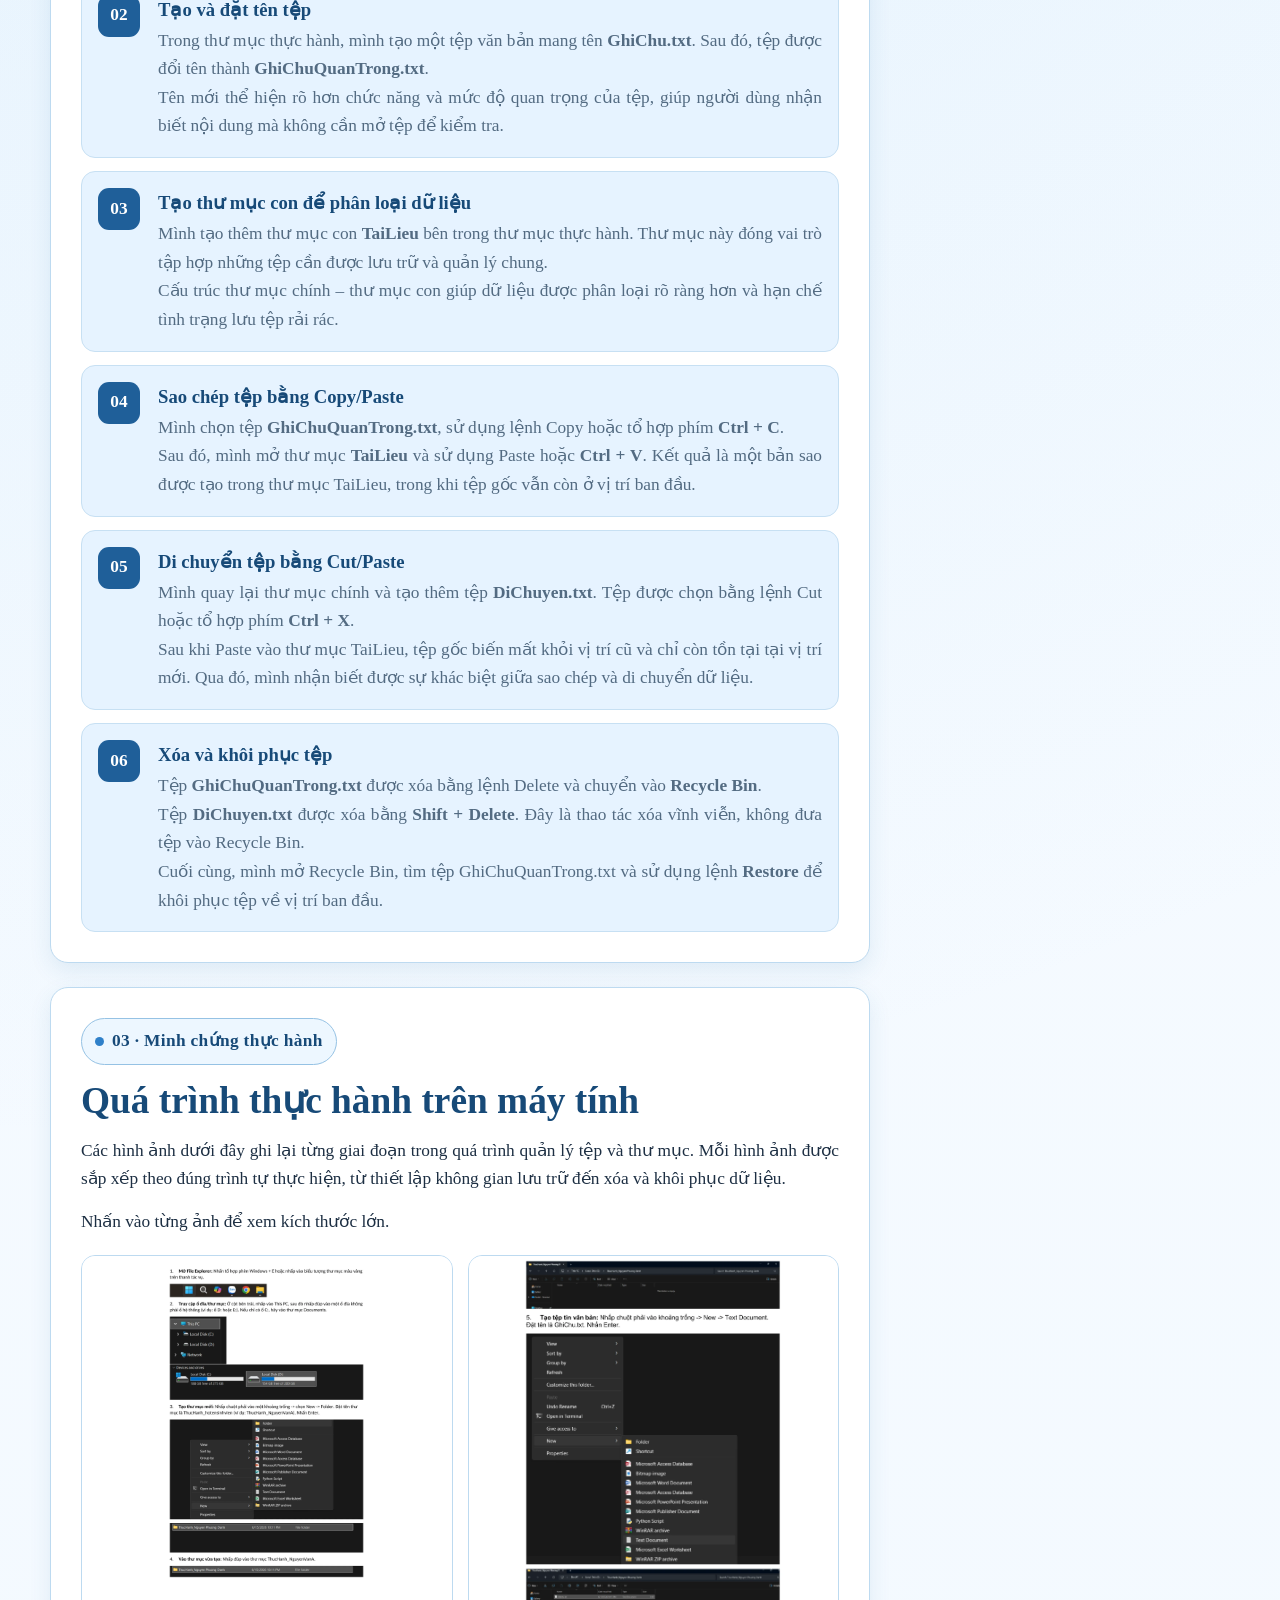
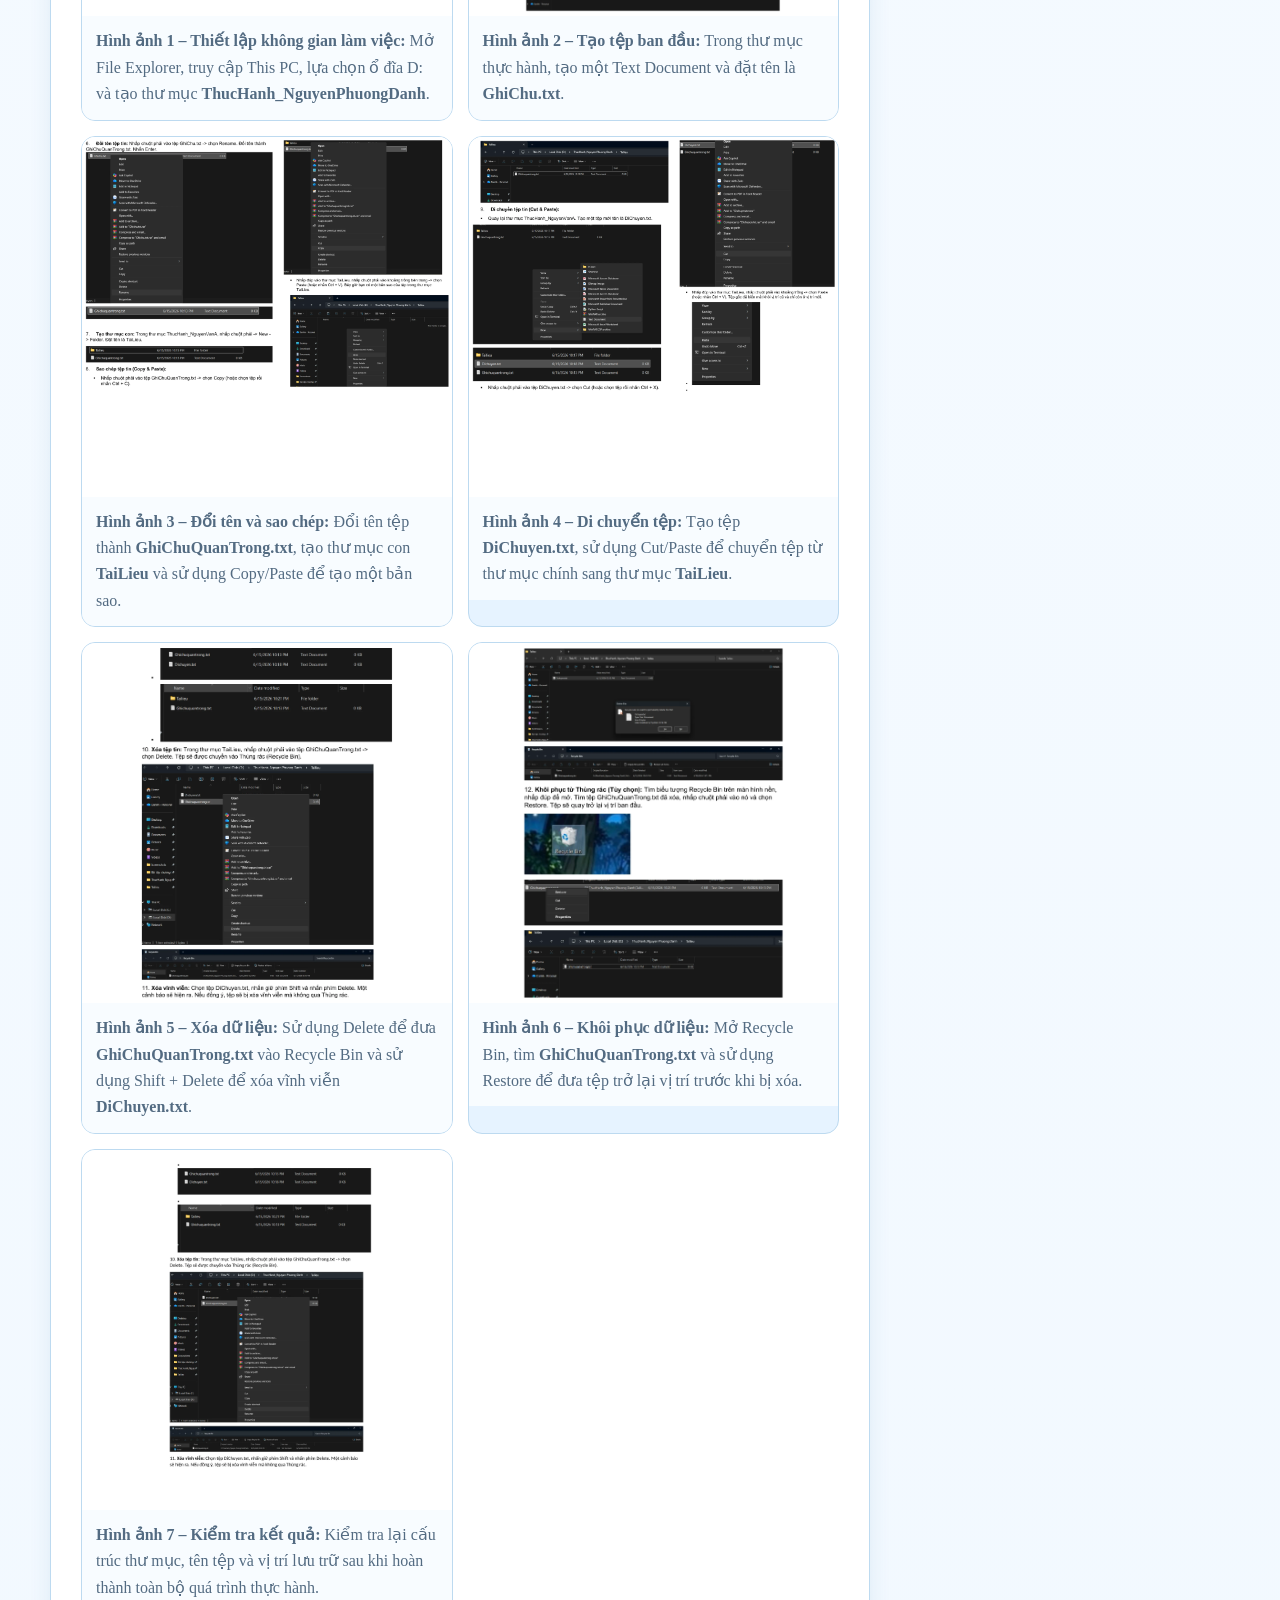
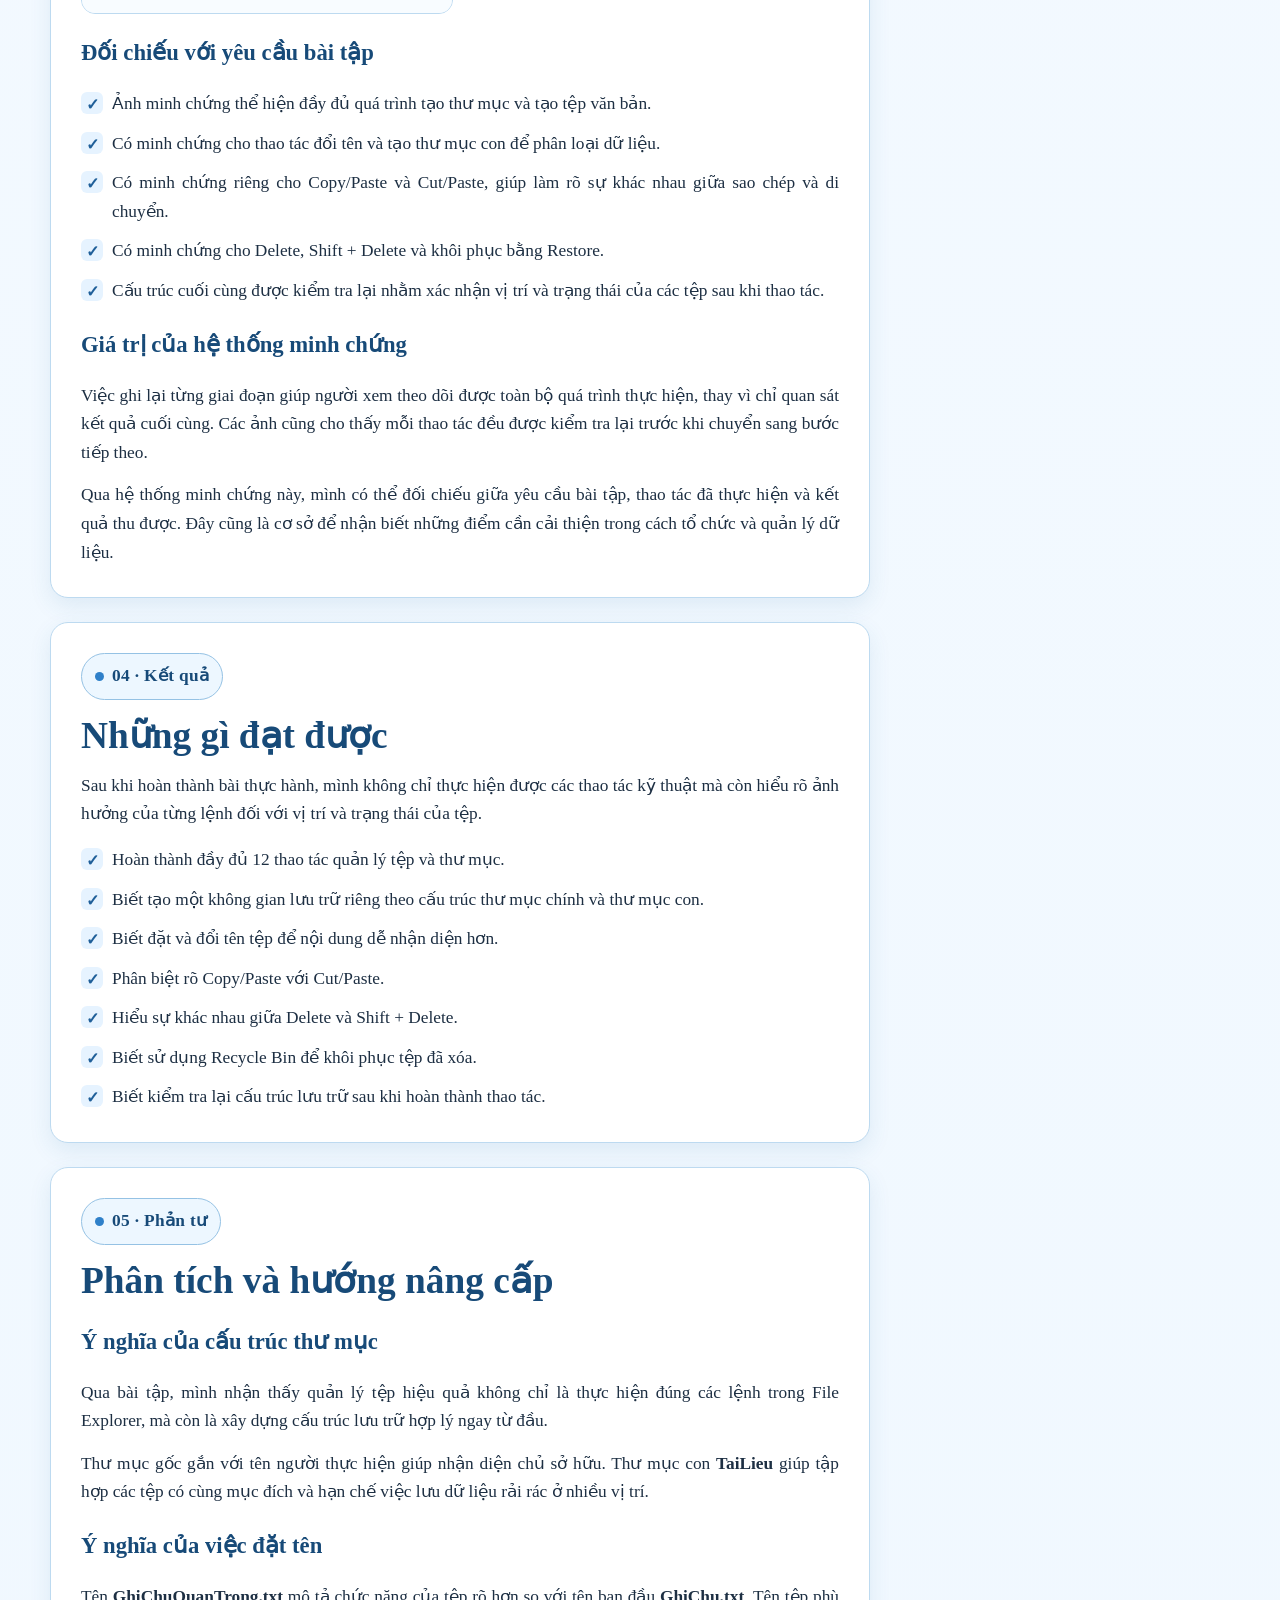
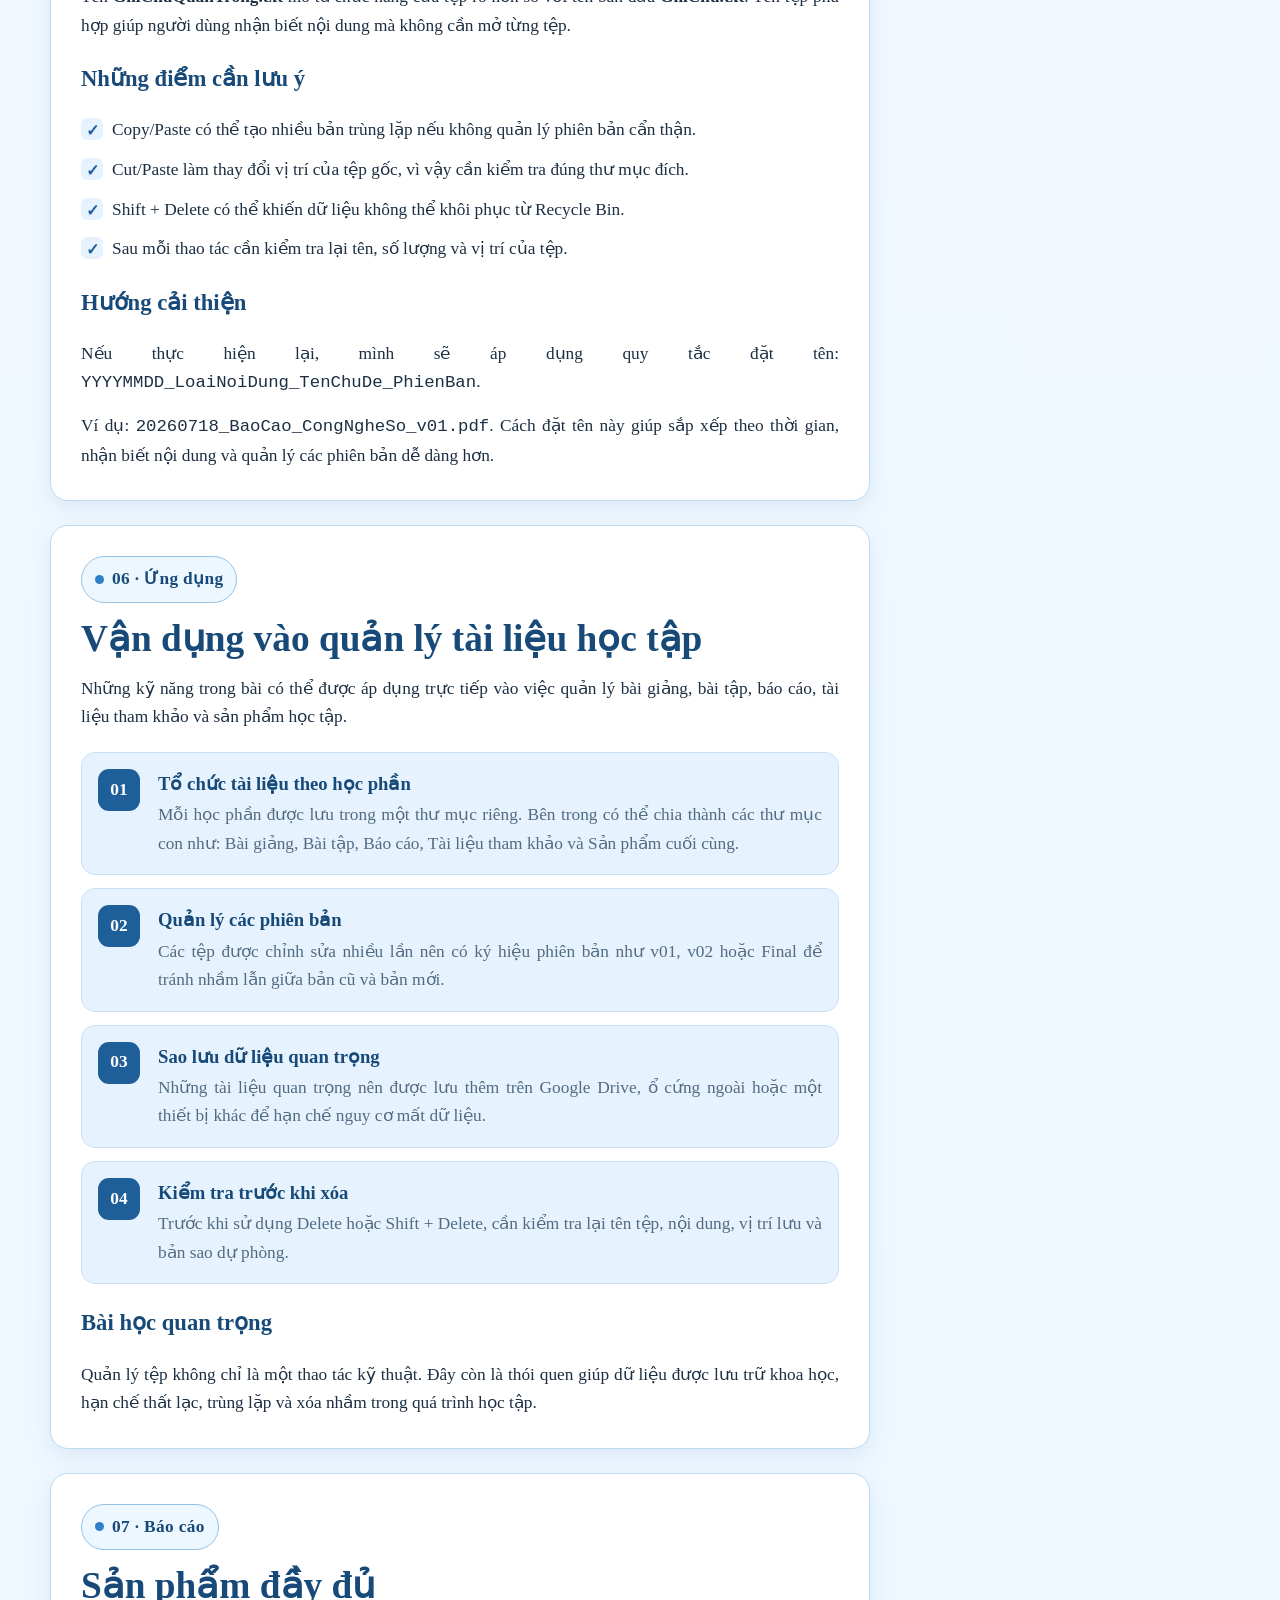
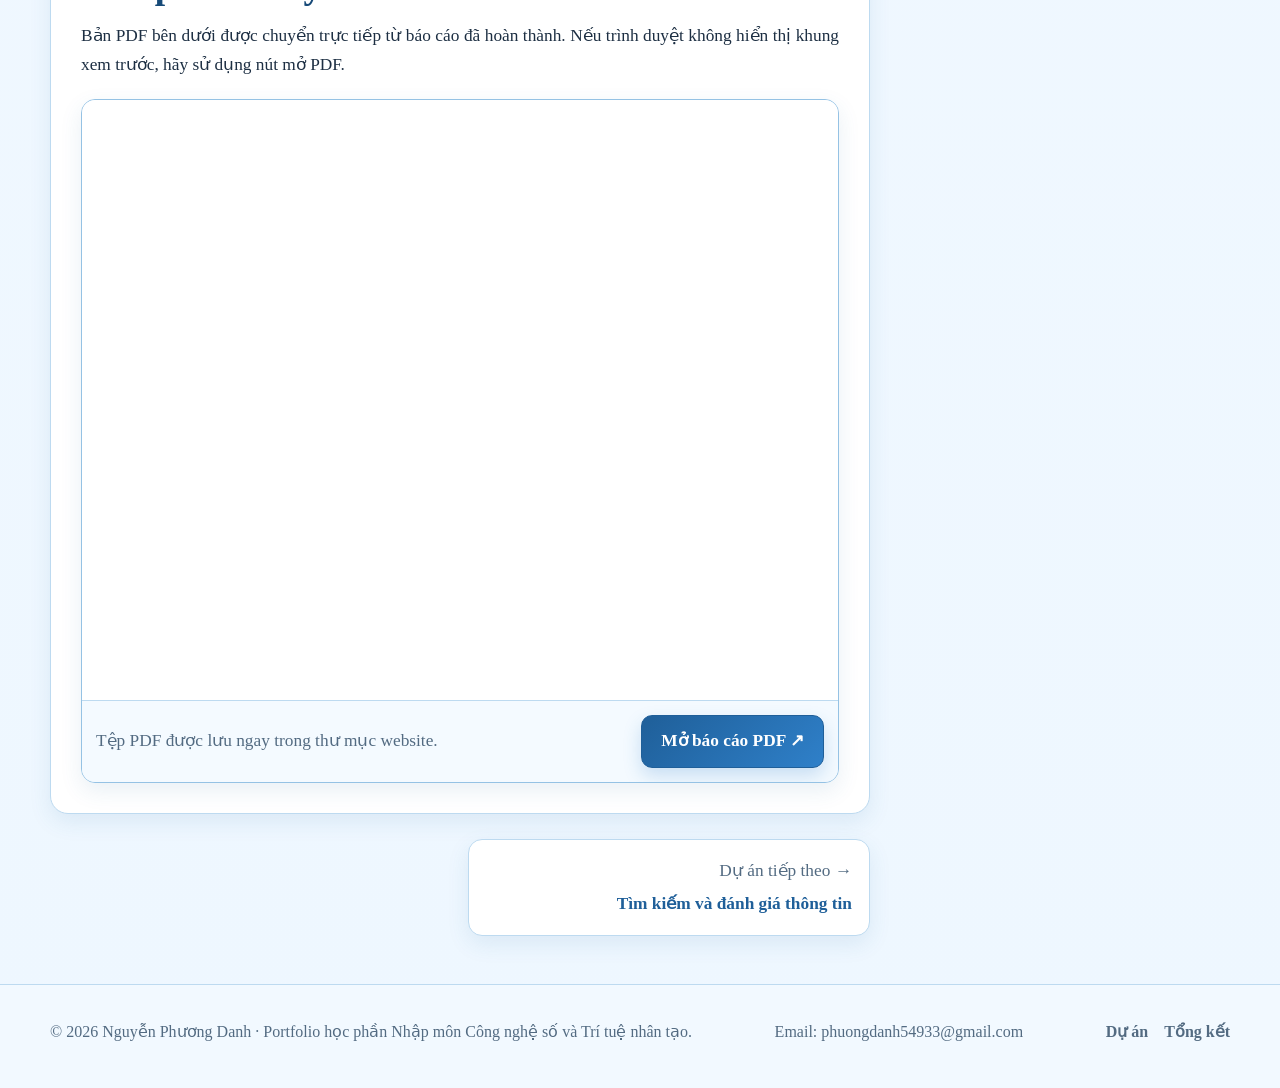
==== commit 2bbcc3fc: "Update project-1.html" ====
--- a/project-1.html
+++ b/project-1.html
@@ -293,15 +293,15 @@
           </div>
         </section>
 
-        <!-- 03 · BẰNG CHỨNG -->
+        <!-- 03 · MINH CHỨNG -->
 <section class="article-section reveal">
-  <span class="eyebrow">03 · Bằng chứng</span>
-
-  <h2>Minh chứng từ quá trình thực hành</h2>
+  <span class="eyebrow">03 · Minh chứng thực hành </span>
+
+  <h2> Quá trình thực hành trên máy tính </h2>
 
   <p>
     Các hình ảnh dưới đây ghi lại từng giai đoạn trong quá trình quản lý
-    tệp và thư mục. Mỗi minh chứng được sắp xếp theo đúng trình tự thực hiện,
+    tệp và thư mục. Mỗi hình ảnh được sắp xếp theo đúng trình tự thực hiện,
     từ thiết lập không gian lưu trữ đến xóa và khôi phục dữ liệu.
   </p>
 
@@ -322,7 +322,7 @@
       >
 
       <figcaption>
-        <strong>Minh chứng 1 – Thiết lập không gian làm việc:</strong>
+        <strong> Hình ảnh 1 – Thiết lập không gian làm việc:</strong>
         Mở File Explorer, truy cập This PC, lựa chọn ổ đĩa D:
         và tạo thư mục
         <strong>ThucHanh_NguyenPhuongDanh</strong>.
@@ -340,7 +340,7 @@
       >
 
       <figcaption>
-        <strong>Minh chứng 2 – Tạo tệp ban đầu:</strong>
+        <strong> Hình ảnh 2 – Tạo tệp ban đầu:</strong>
         Trong thư mục thực hành, tạo một Text Document và đặt tên là
         <strong>GhiChu.txt</strong>.
       </figcaption>
@@ -357,7 +357,7 @@
       >
 
       <figcaption>
-        <strong>Minh chứng 3 – Đổi tên và sao chép:</strong>
+        <strong> Hình ảnh 3 – Đổi tên và sao chép:</strong>
         Đổi tên tệp thành
         <strong>GhiChuQuanTrong.txt</strong>, tạo thư mục con
         <strong>TaiLieu</strong> và sử dụng Copy/Paste để tạo một bản sao.
@@ -375,7 +375,7 @@
       >
 
       <figcaption>
-        <strong>Minh chứng 4 – Di chuyển tệp:</strong>
+        <strong> Hình ảnh 4 – Di chuyển tệp:</strong>
         Tạo tệp <strong>DiChuyen.txt</strong>, sử dụng Cut/Paste
         để chuyển tệp từ thư mục chính sang thư mục
         <strong>TaiLieu</strong>.
@@ -393,7 +393,7 @@
       >
 
       <figcaption>
-        <strong>Minh chứng 5 – Xóa dữ liệu:</strong>
+        <strong> Hình ảnh 5 – Xóa dữ liệu:</strong>
         Sử dụng Delete để đưa
         <strong>GhiChuQuanTrong.txt</strong> vào Recycle Bin
         và sử dụng Shift + Delete để xóa vĩnh viễn
@@ -412,7 +412,7 @@
       >
 
       <figcaption>
-        <strong>Minh chứng 6 – Khôi phục dữ liệu:</strong>
+        <strong> Hình ảnh 6 – Khôi phục dữ liệu:</strong>
         Mở Recycle Bin, tìm
         <strong>GhiChuQuanTrong.txt</strong> và sử dụng Restore
         để đưa tệp trở lại vị trí trước khi bị xóa.
@@ -430,7 +430,7 @@
       >
 
       <figcaption>
-        <strong>Minh chứng 7 – Kiểm tra kết quả:</strong>
+        <strong> Hình ảnh 7 – Kiểm tra kết quả:</strong>
         Kiểm tra lại cấu trúc thư mục, tên tệp và vị trí lưu trữ
         sau khi hoàn thành toàn bộ quá trình thực hành.
       </figcaption>
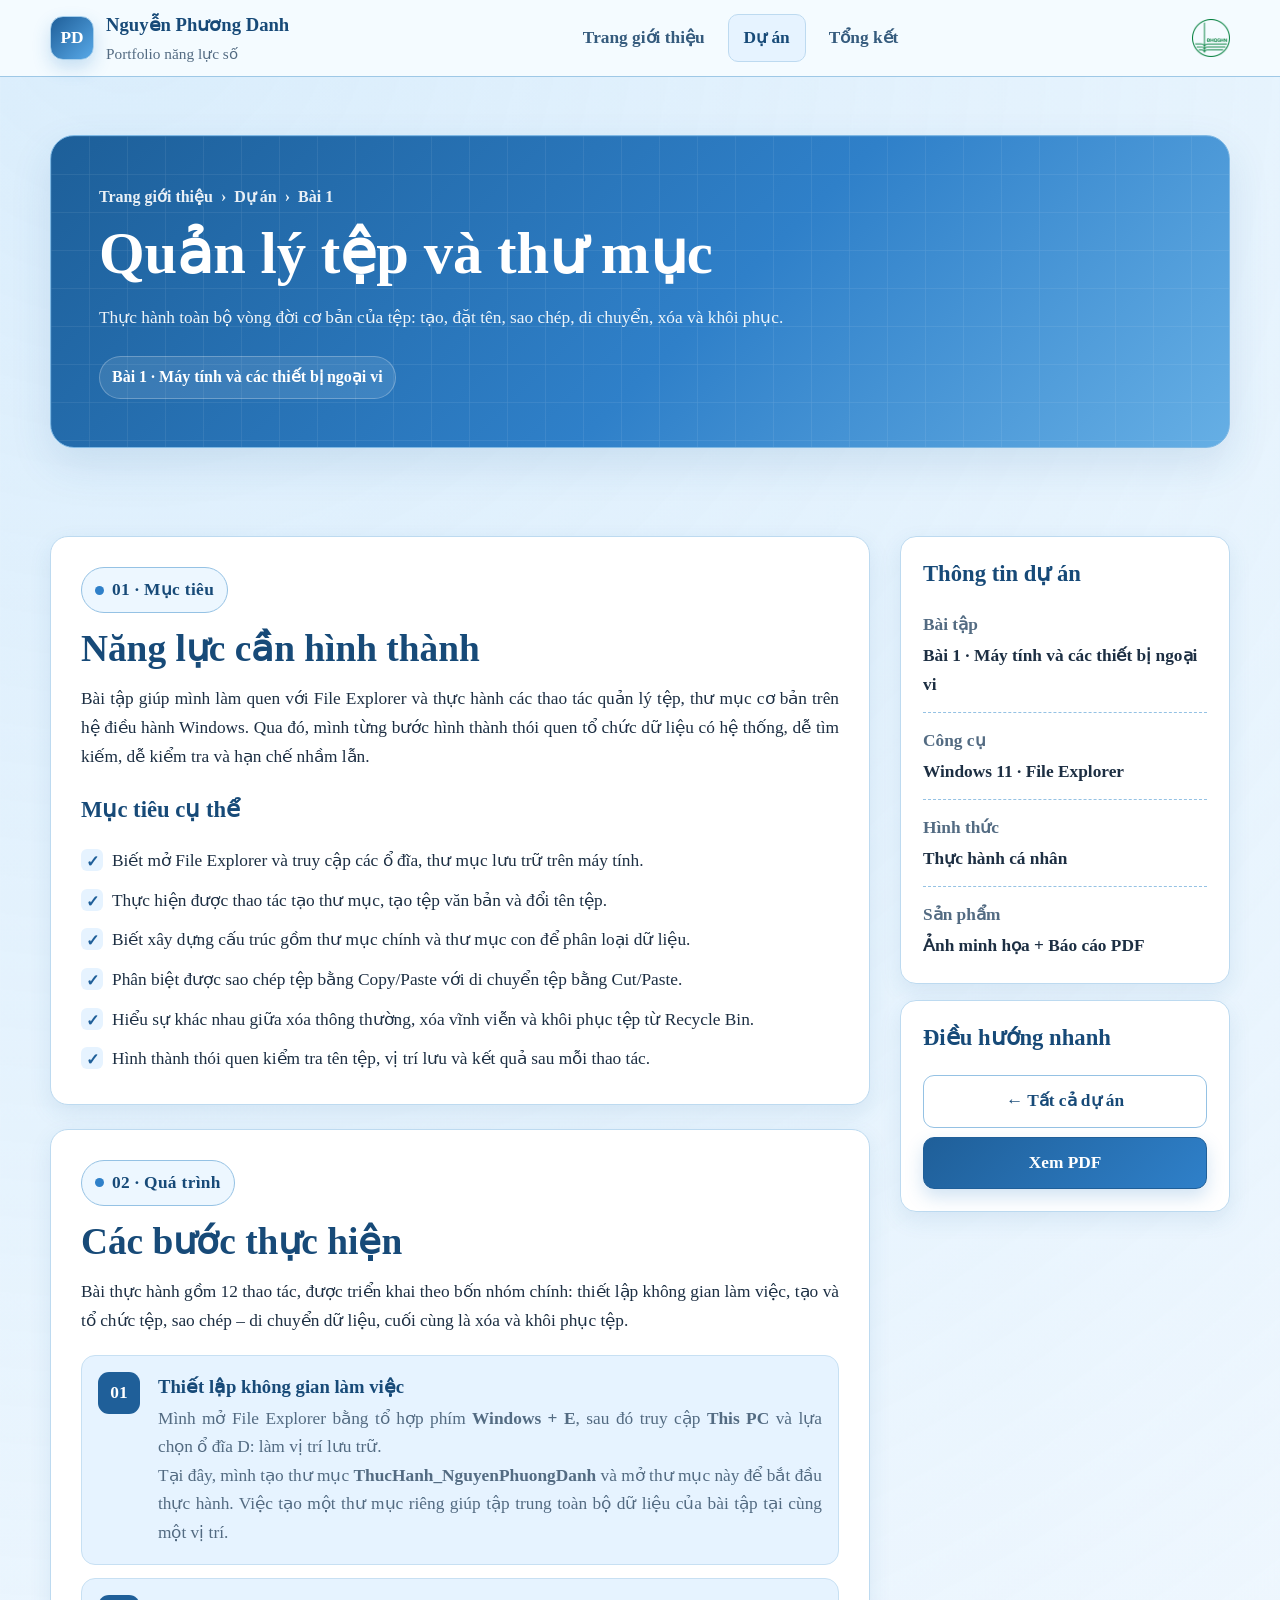
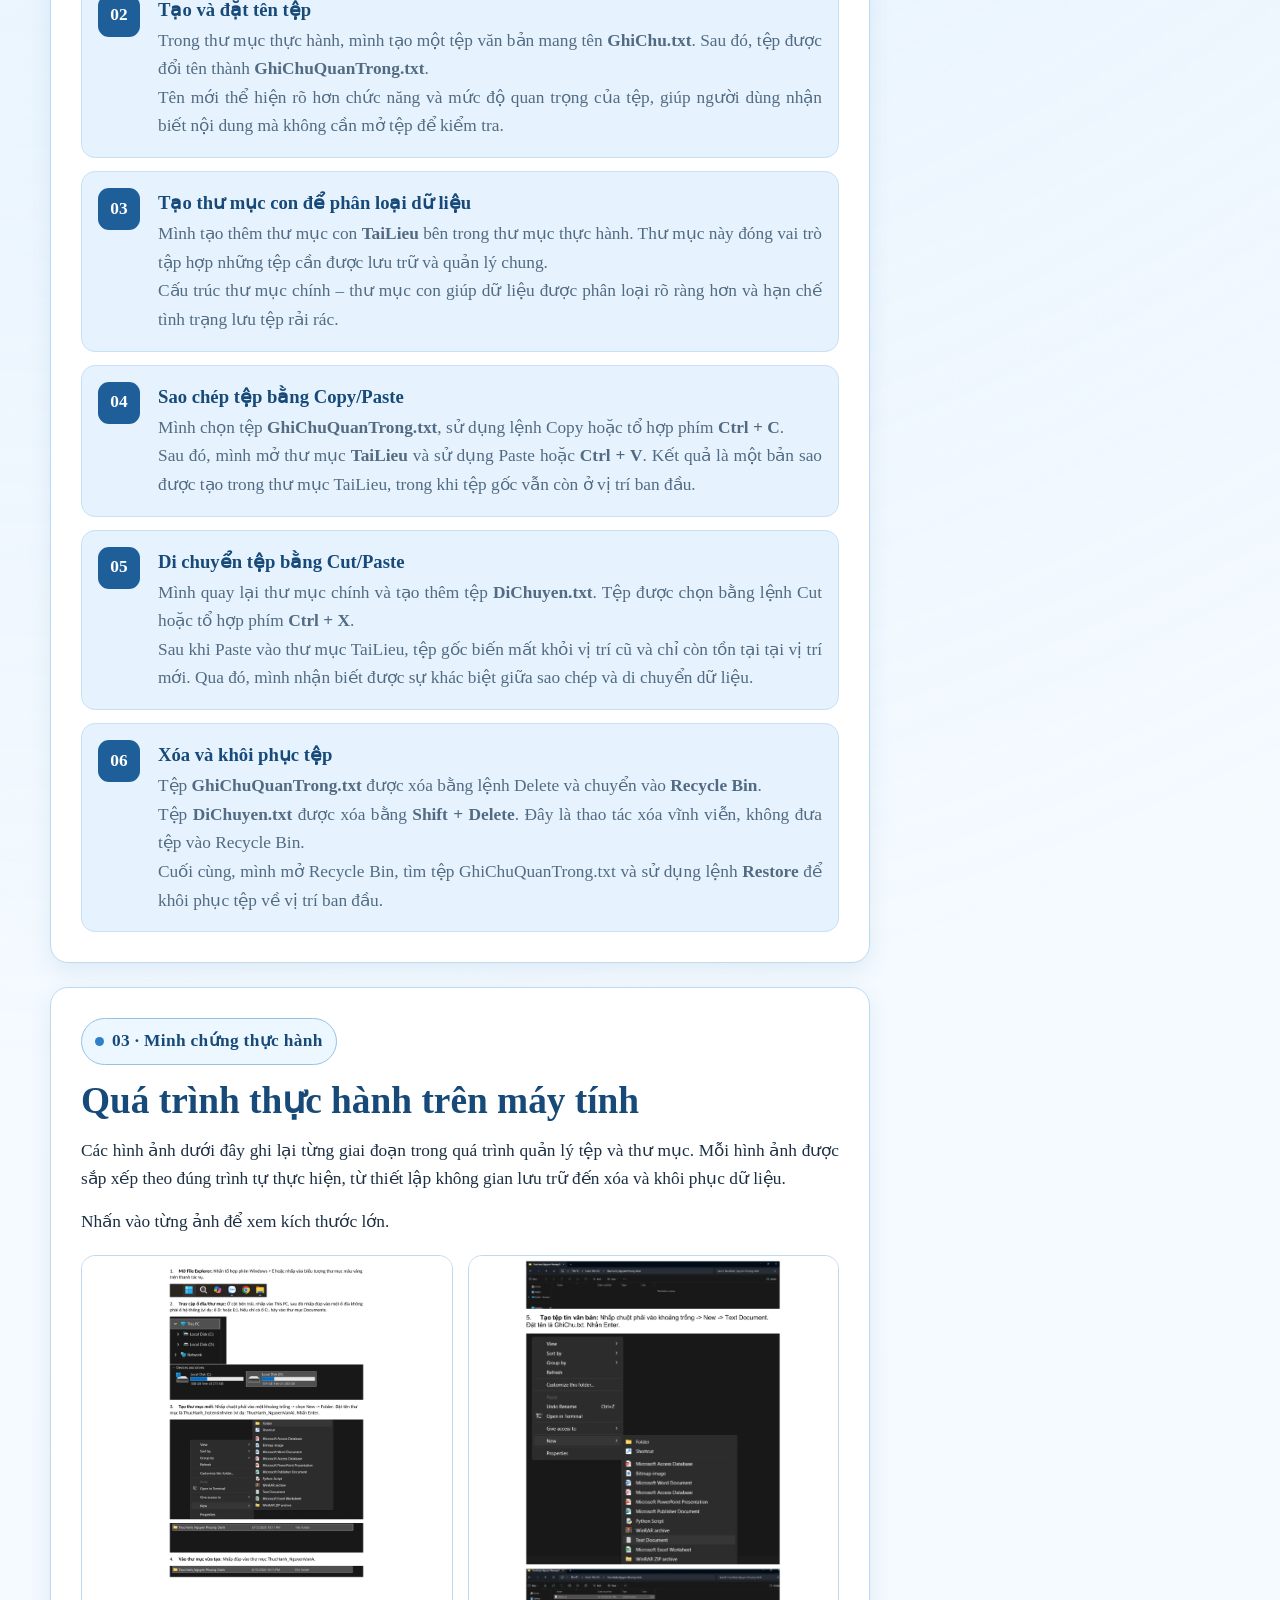
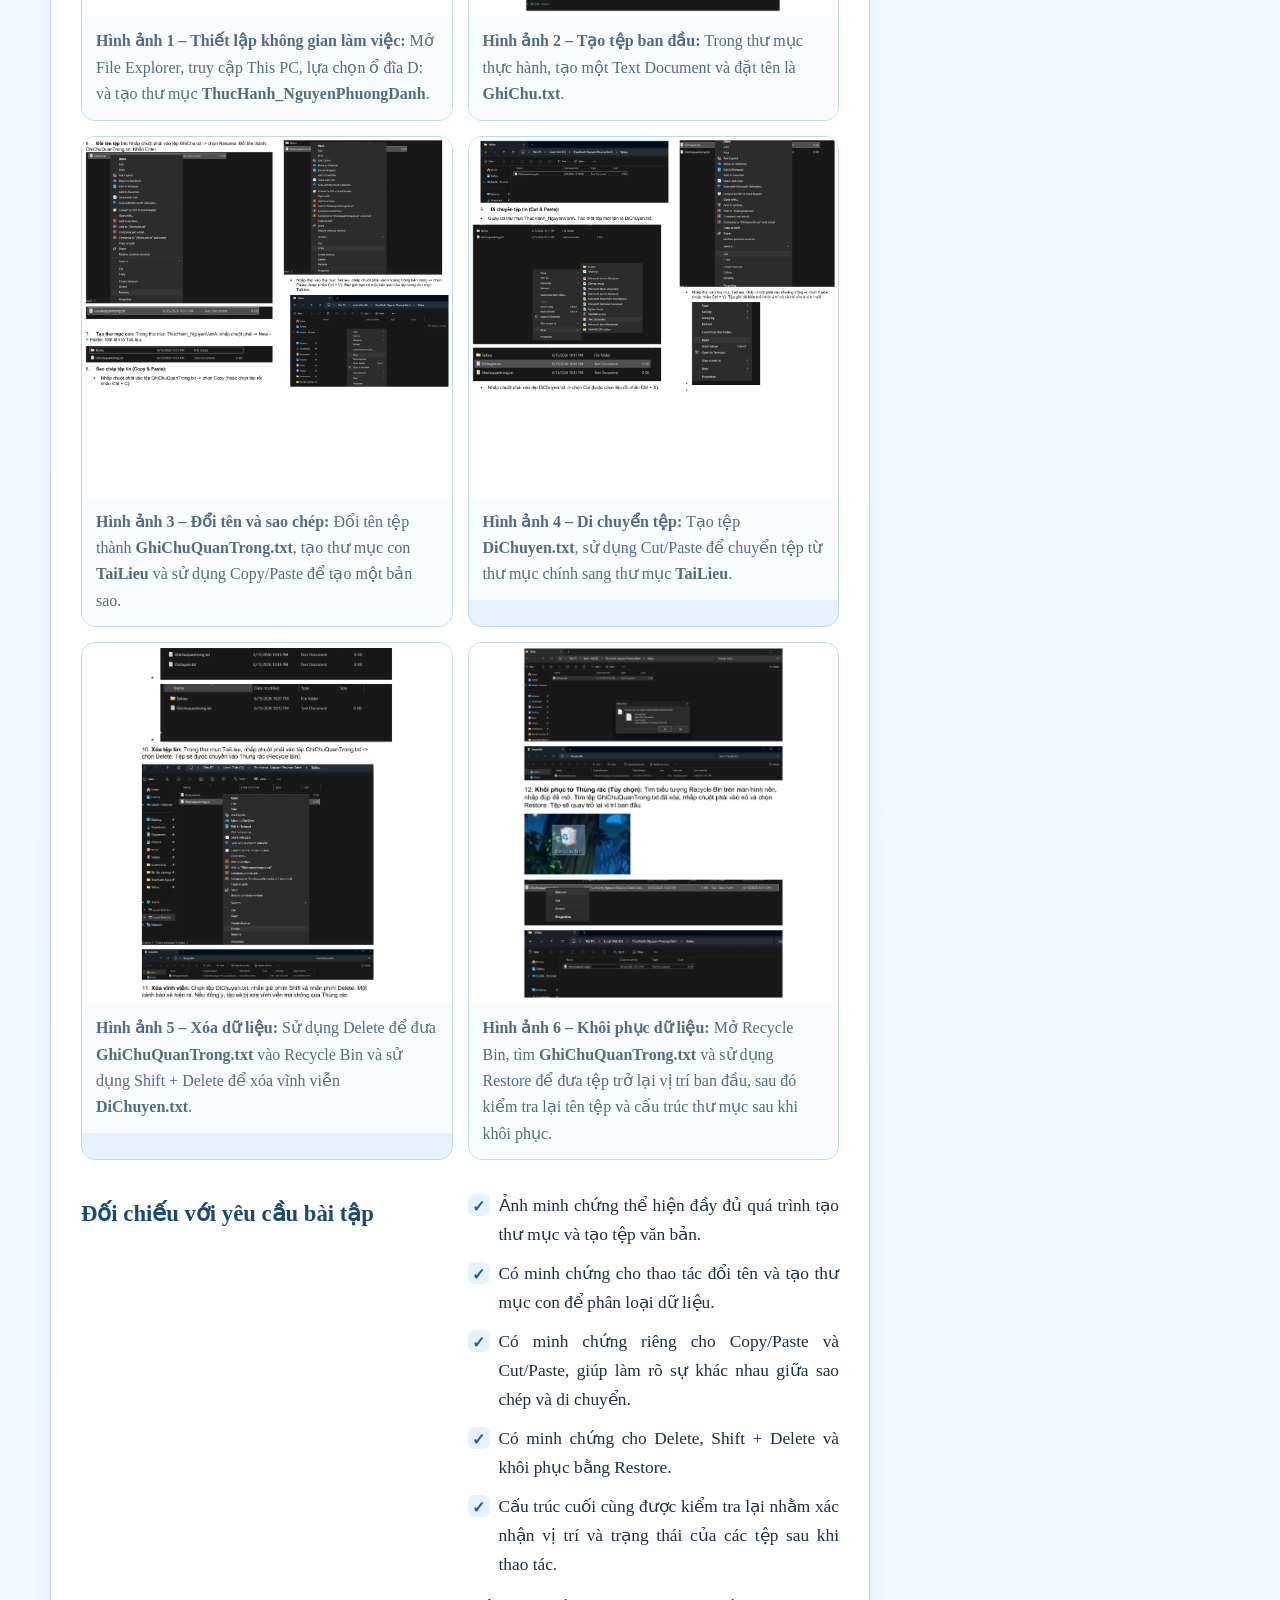
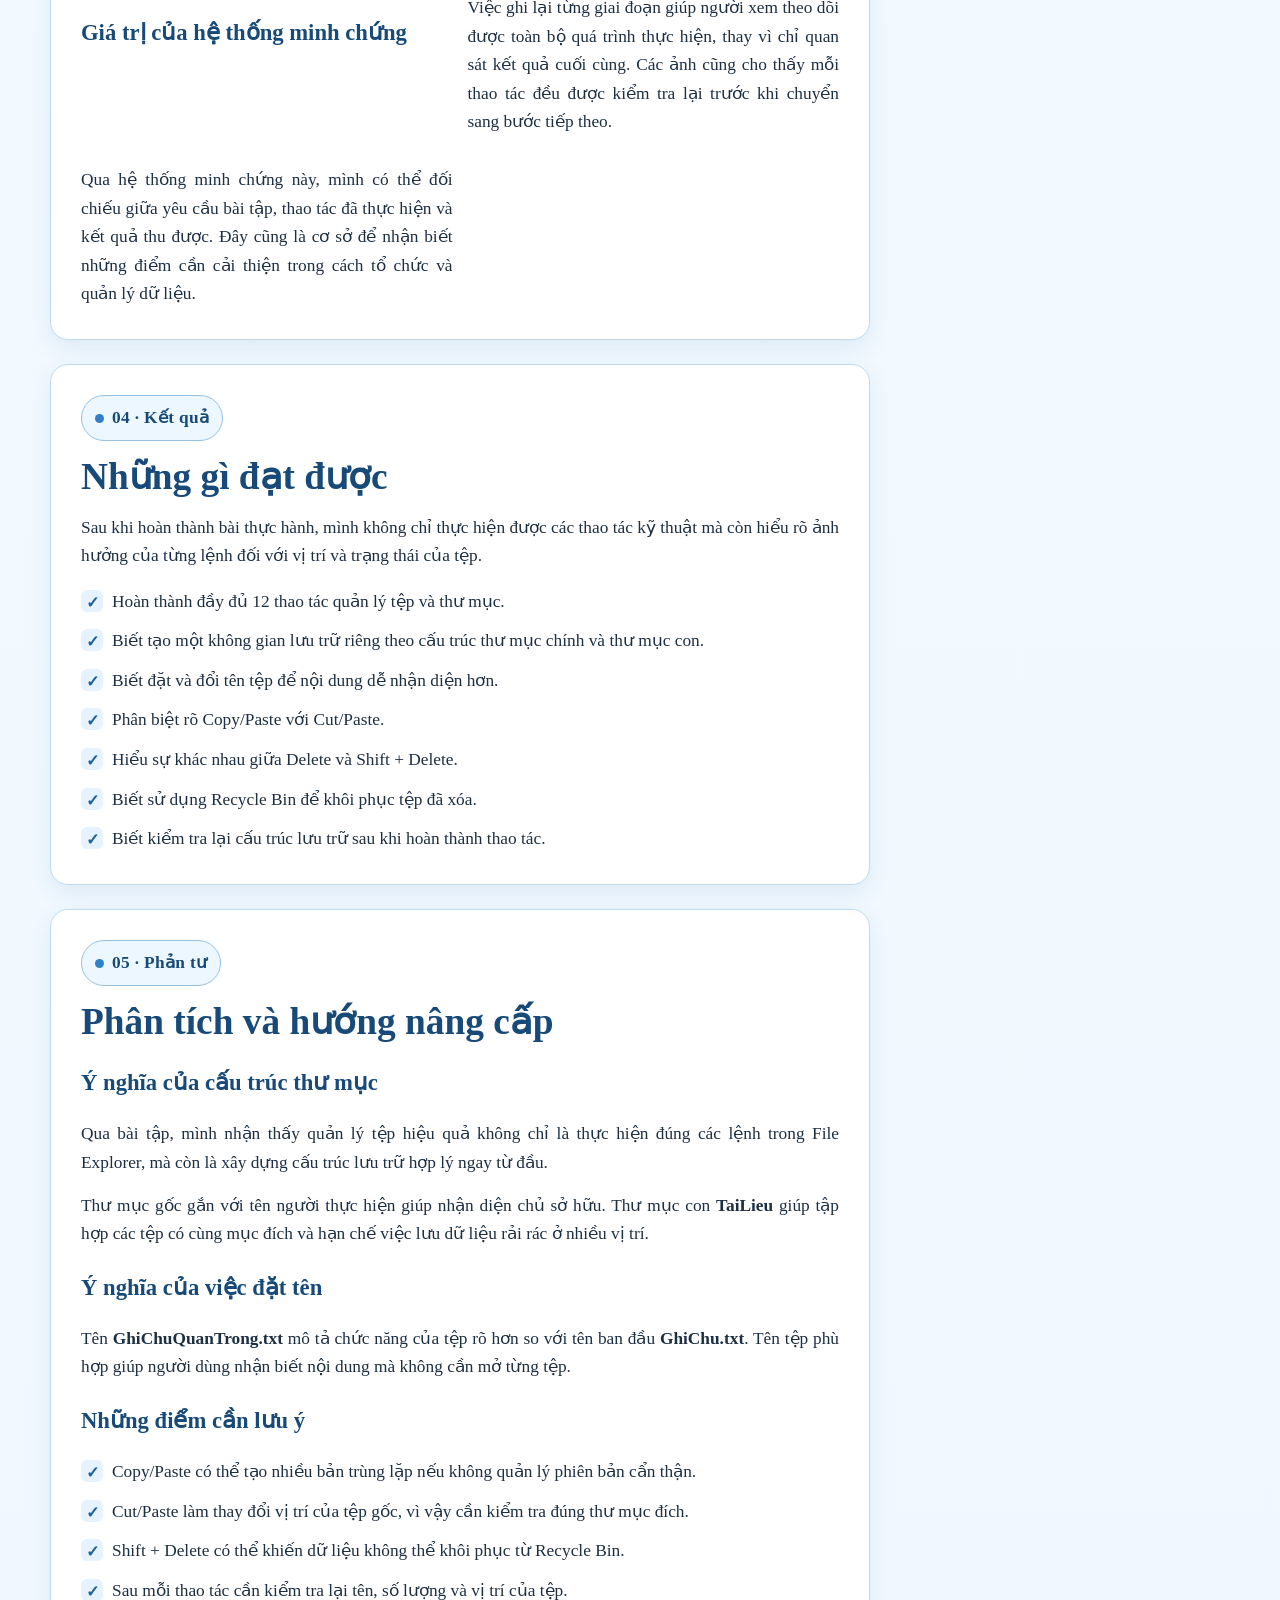
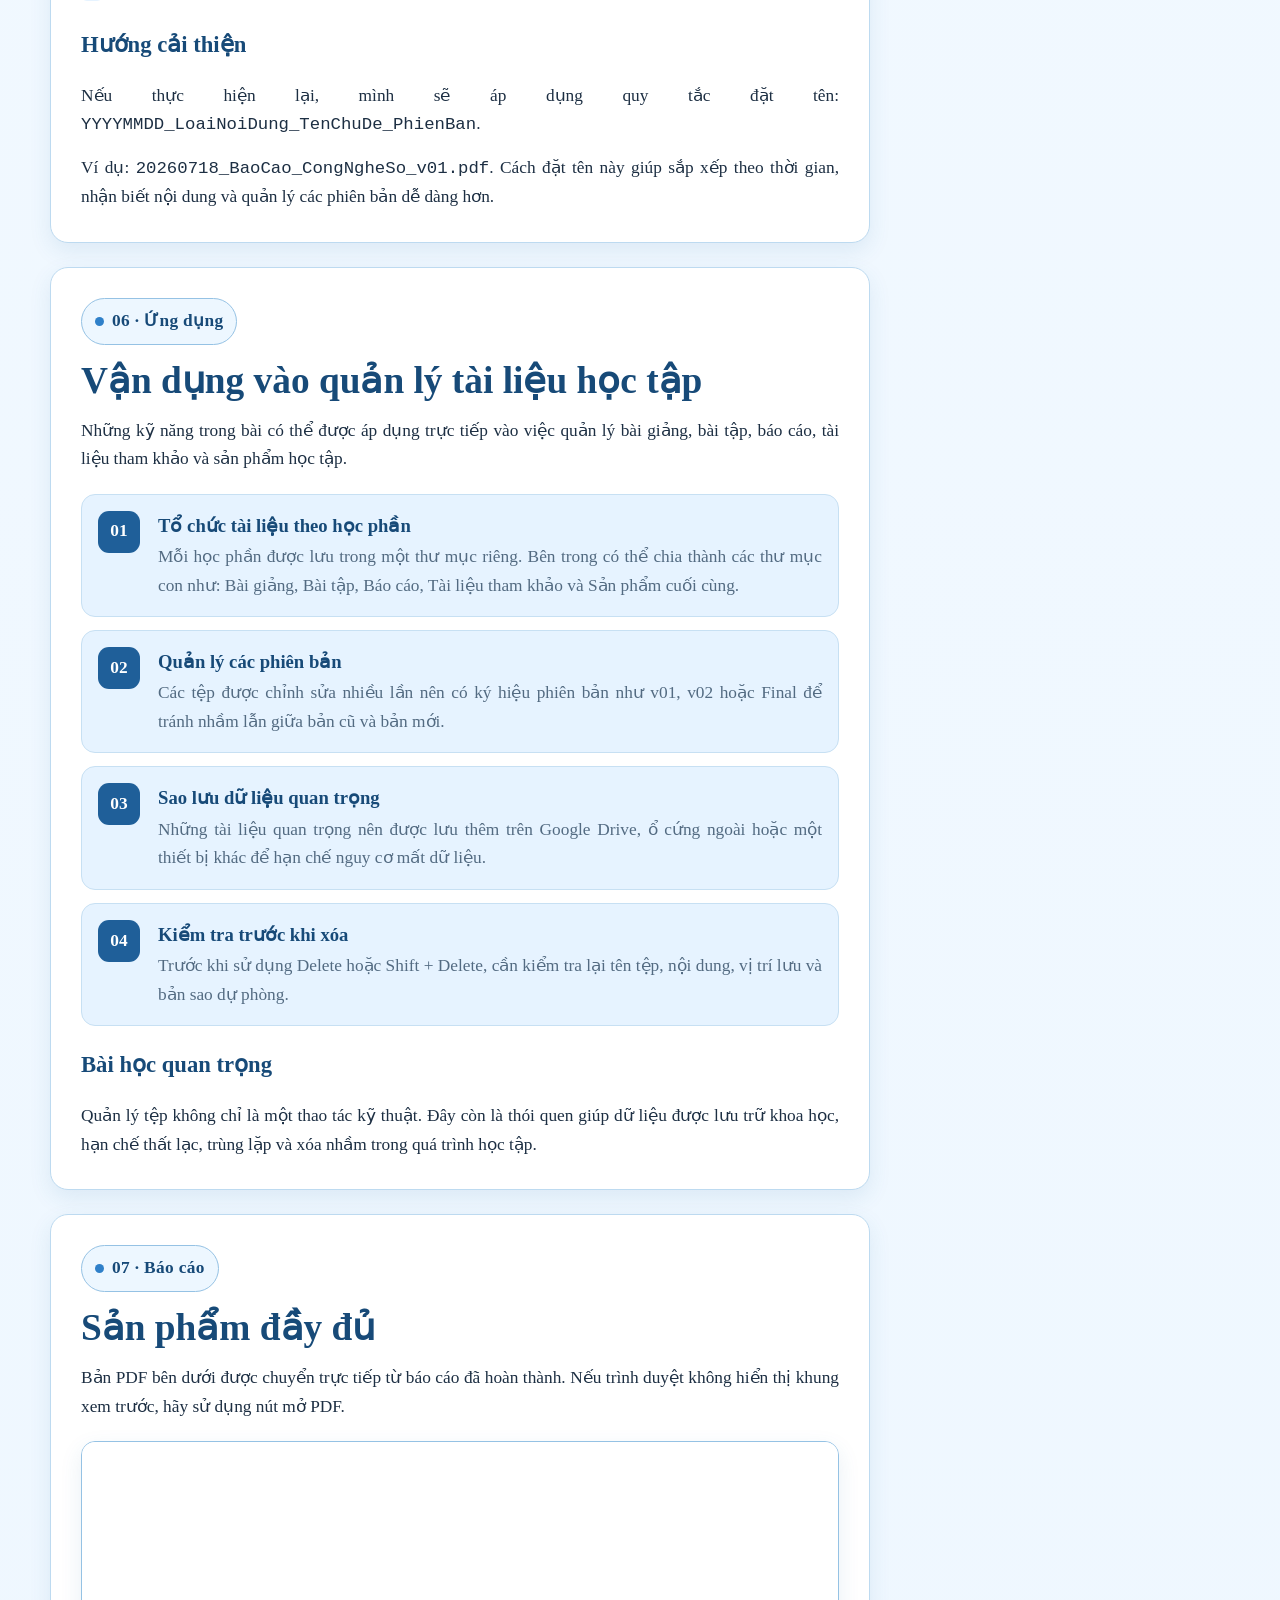
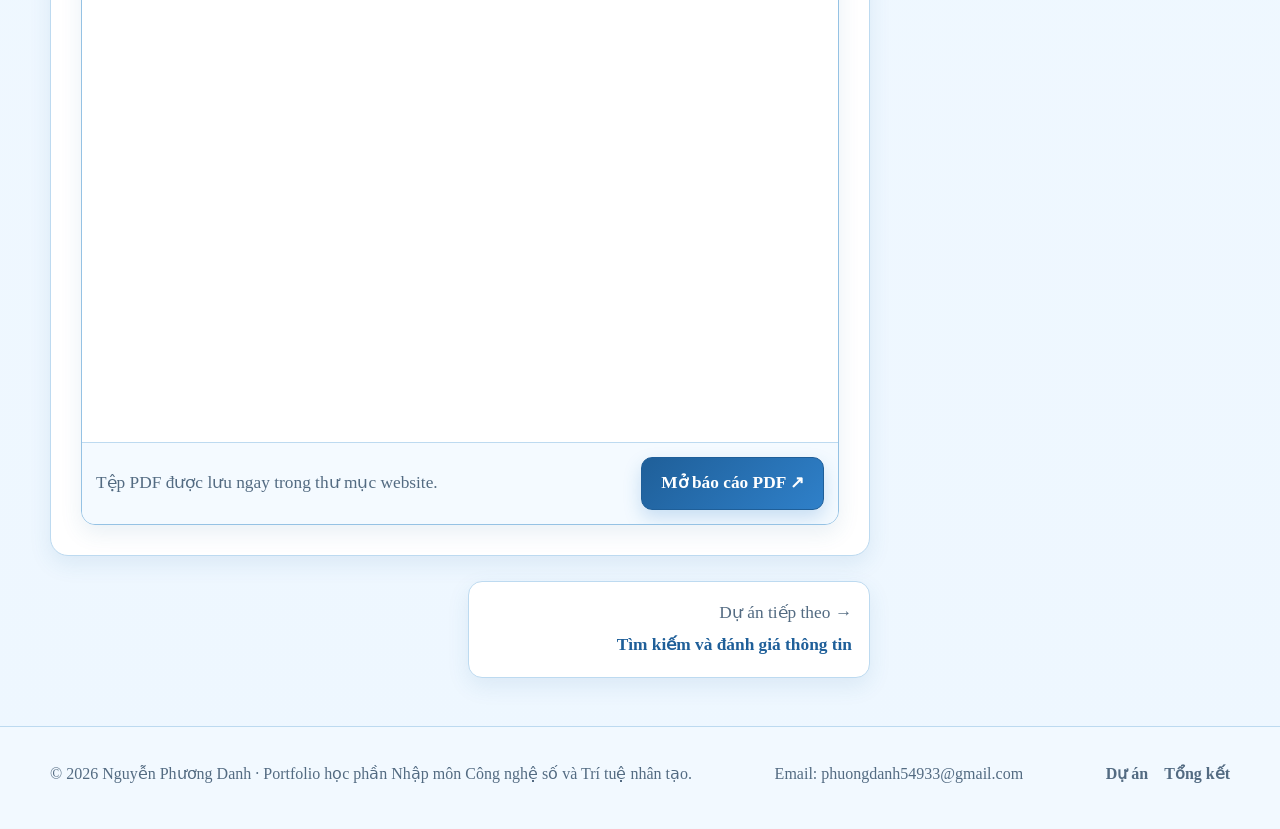
==== commit 5d088c8b: "Update project-1.html" ====
--- a/project-1.html
+++ b/project-1.html
@@ -414,29 +414,10 @@
       <figcaption>
         <strong> Hình ảnh 6 – Khôi phục dữ liệu:</strong>
         Mở Recycle Bin, tìm
-        <strong>GhiChuQuanTrong.txt</strong> và sử dụng Restore
-        để đưa tệp trở lại vị trí trước khi bị xóa.
+        <strong>GhiChuQuanTrong.txt</strong> và sử dụng Restore để đưa tệp trở lại vị trí ban đầu,
+  sau đó kiểm tra lại tên tệp và cấu trúc thư mục sau khi khôi phục.
       </figcaption>
     </figure>
-
-    <!-- MINH CHỨNG 7 -->
-    <figure>
-      <img
-        data-lightbox
-        loading="lazy"
-        src="assets/images/screenshots/bai1-cau-truc-cuoi.webp"
-        alt="Cấu trúc thư mục sau khi hoàn thành các thao tác."
-        style="height:360px;object-fit:contain;object-position:top;background:#ffffff"
-      >
-
-      <figcaption>
-        <strong> Hình ảnh 7 – Kiểm tra kết quả:</strong>
-        Kiểm tra lại cấu trúc thư mục, tên tệp và vị trí lưu trữ
-        sau khi hoàn thành toàn bộ quá trình thực hành.
-      </figcaption>
-    </figure>
-
-  </div>
 
   <h3>Đối chiếu với yêu cầu bài tập</h3>
 
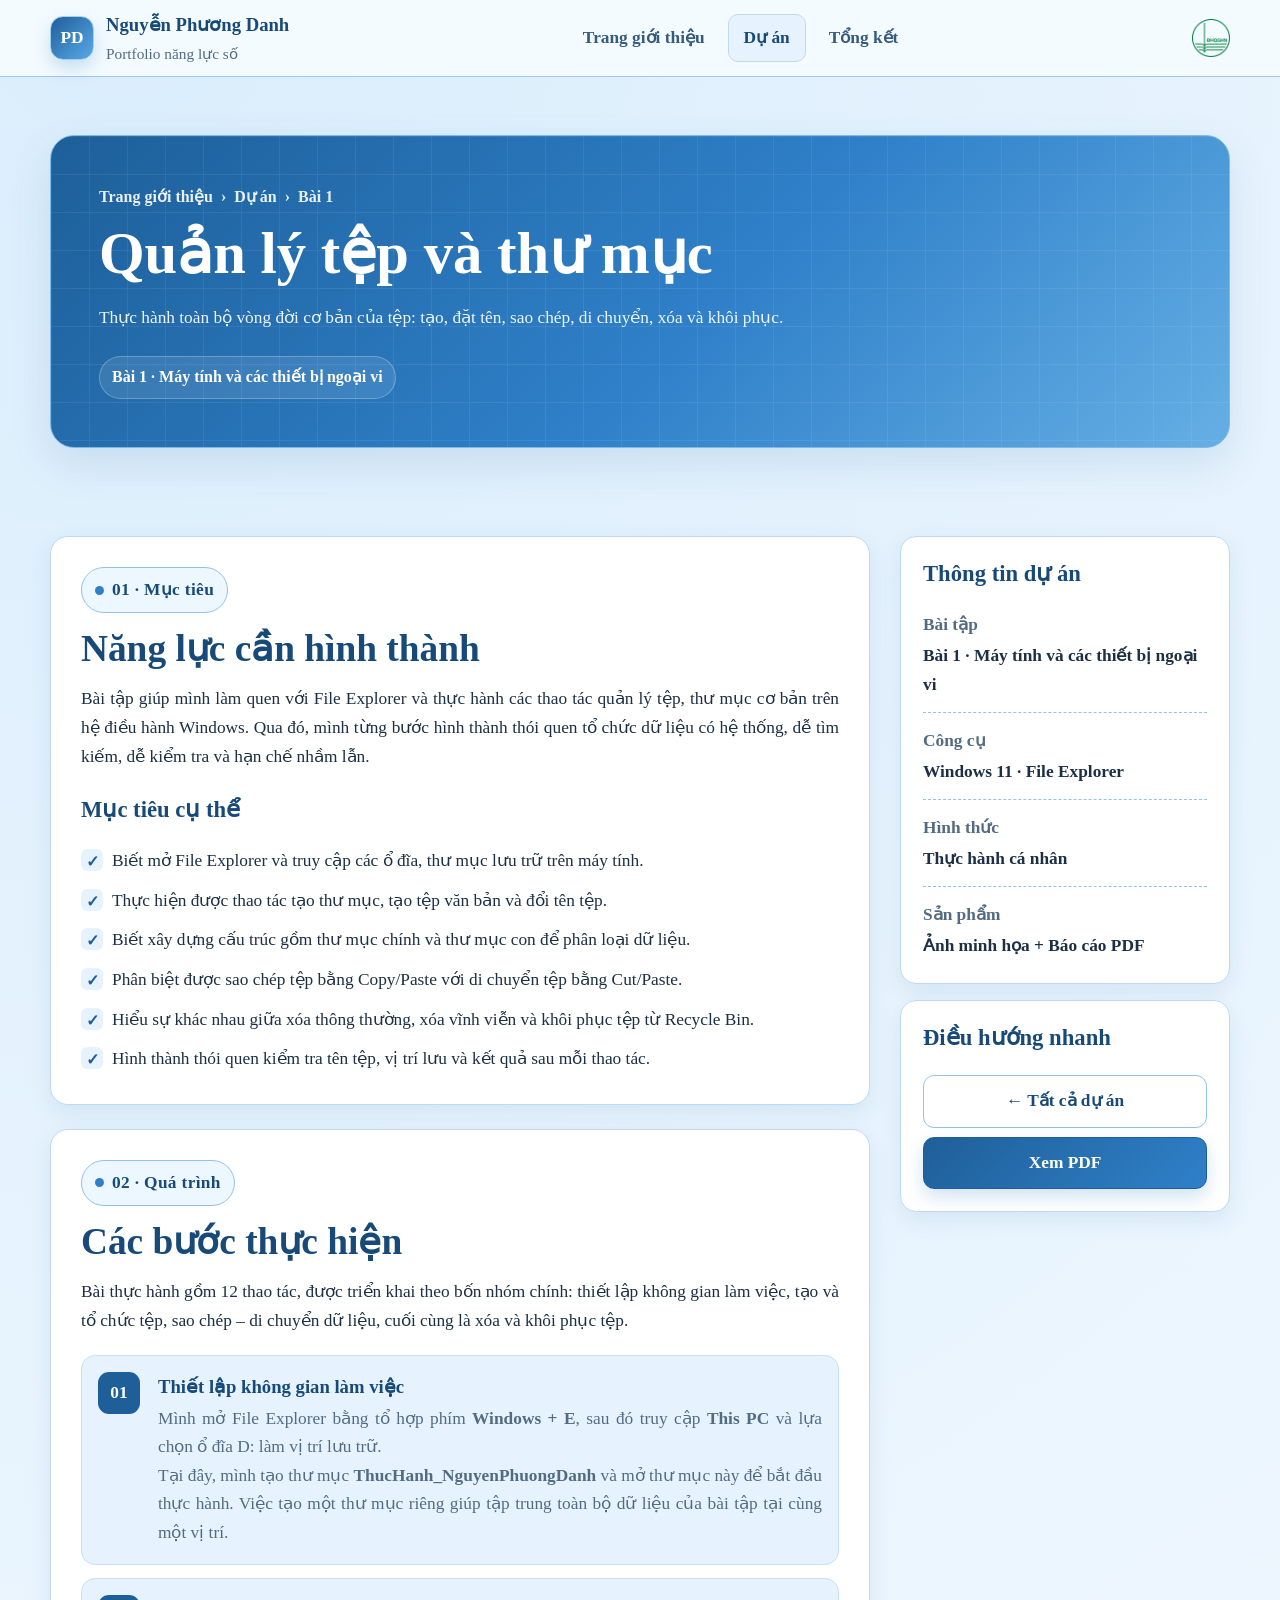
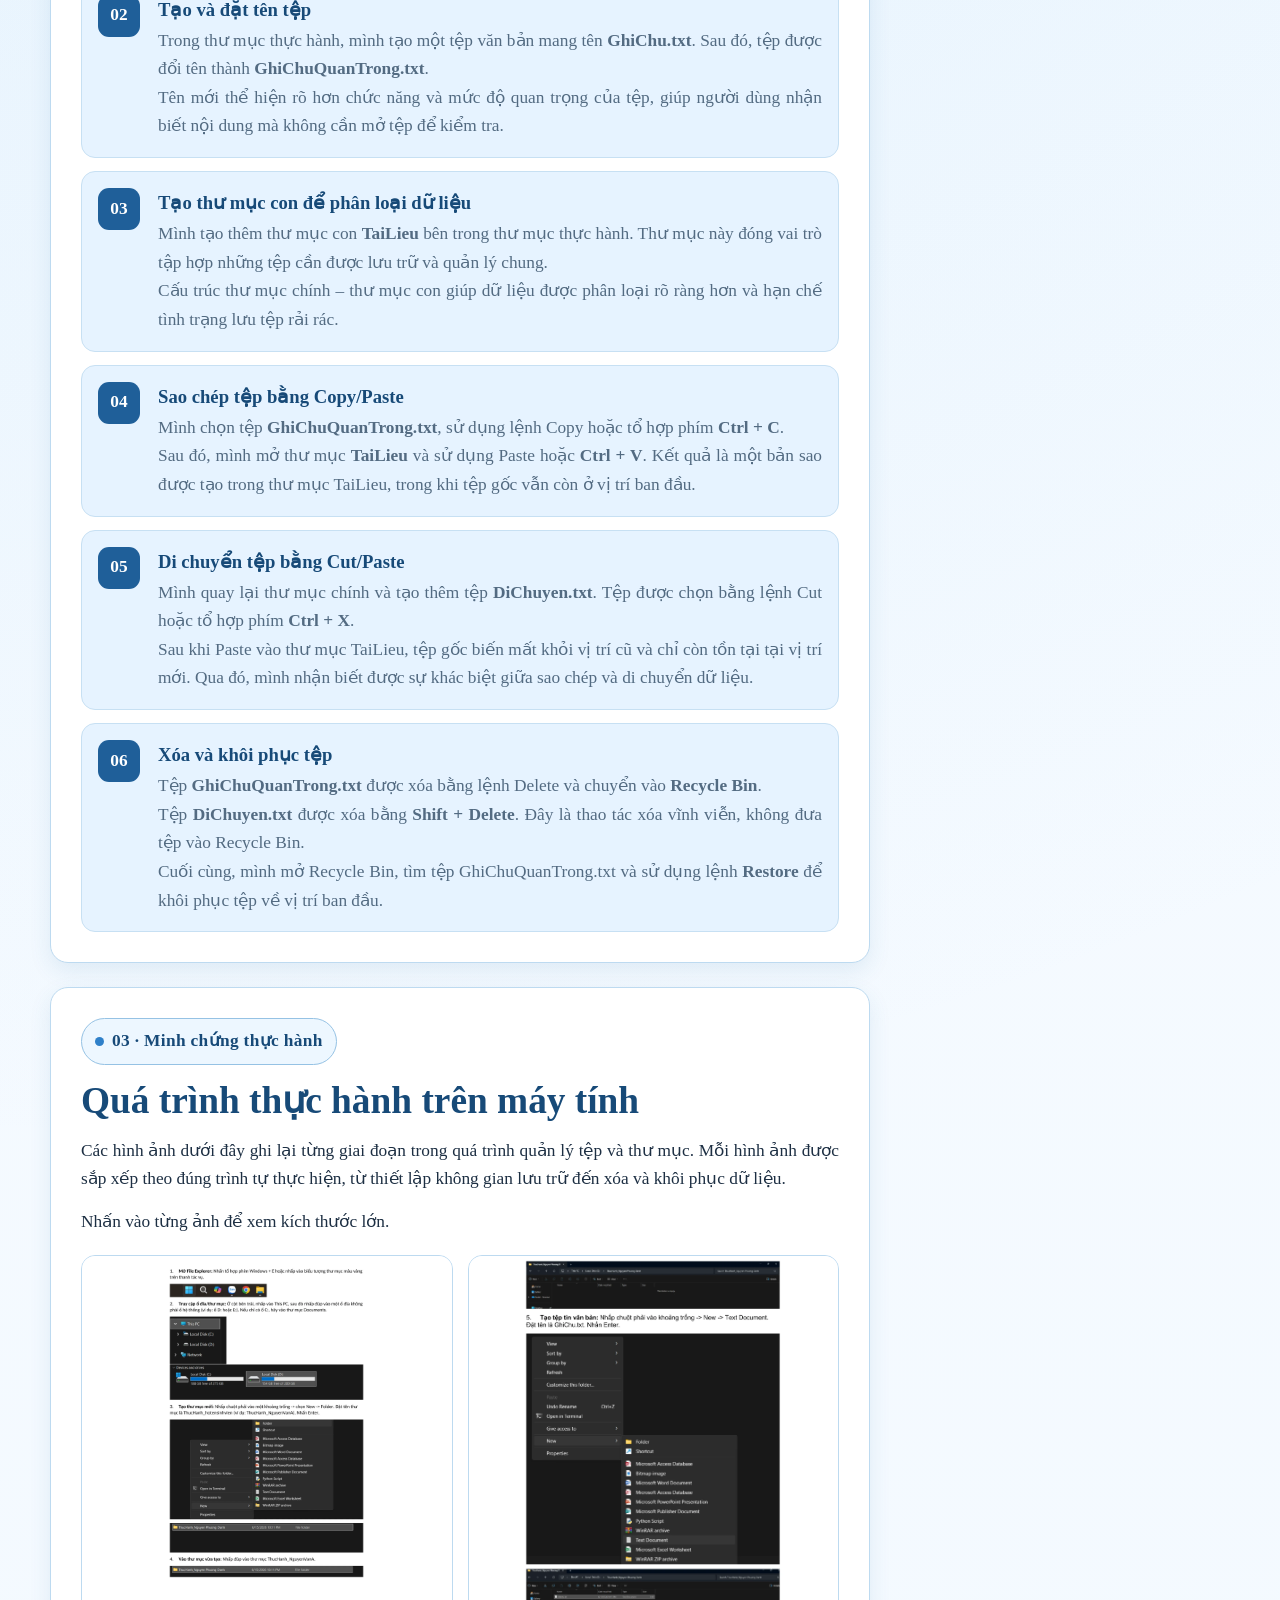
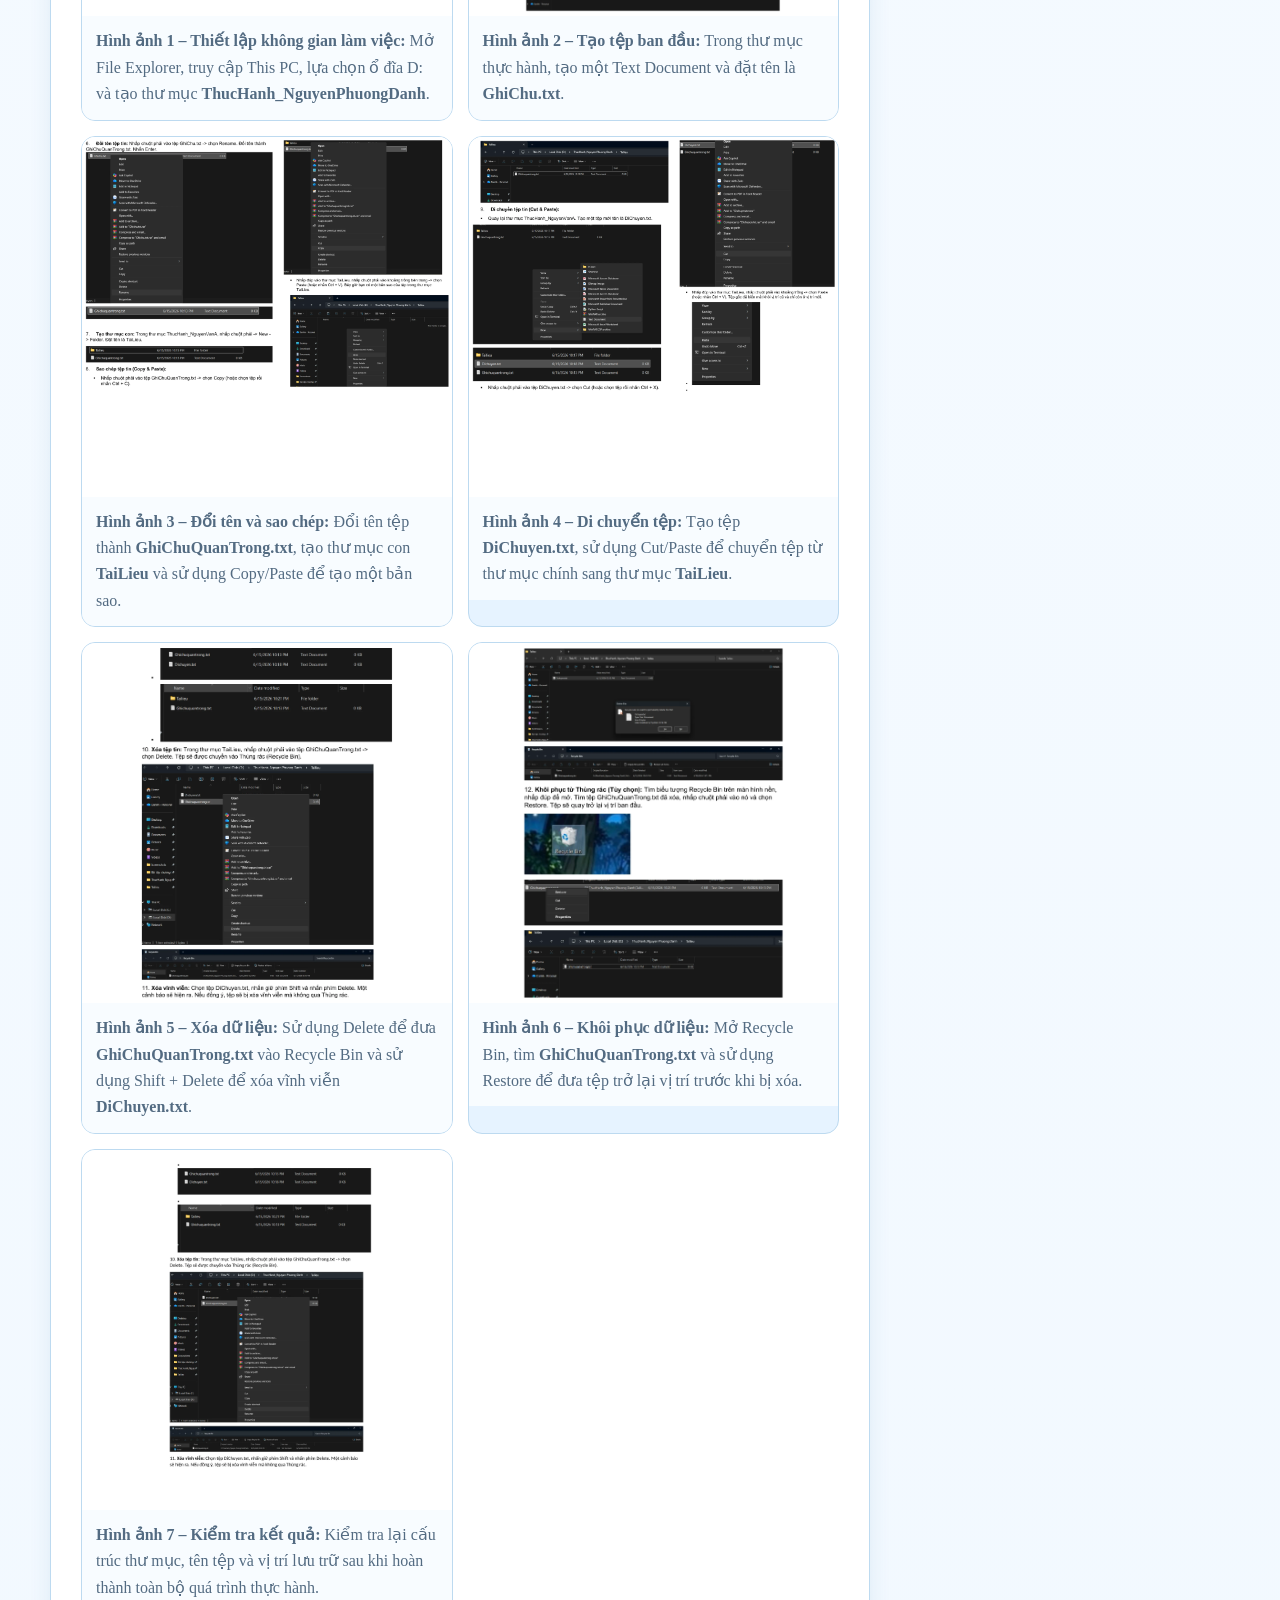
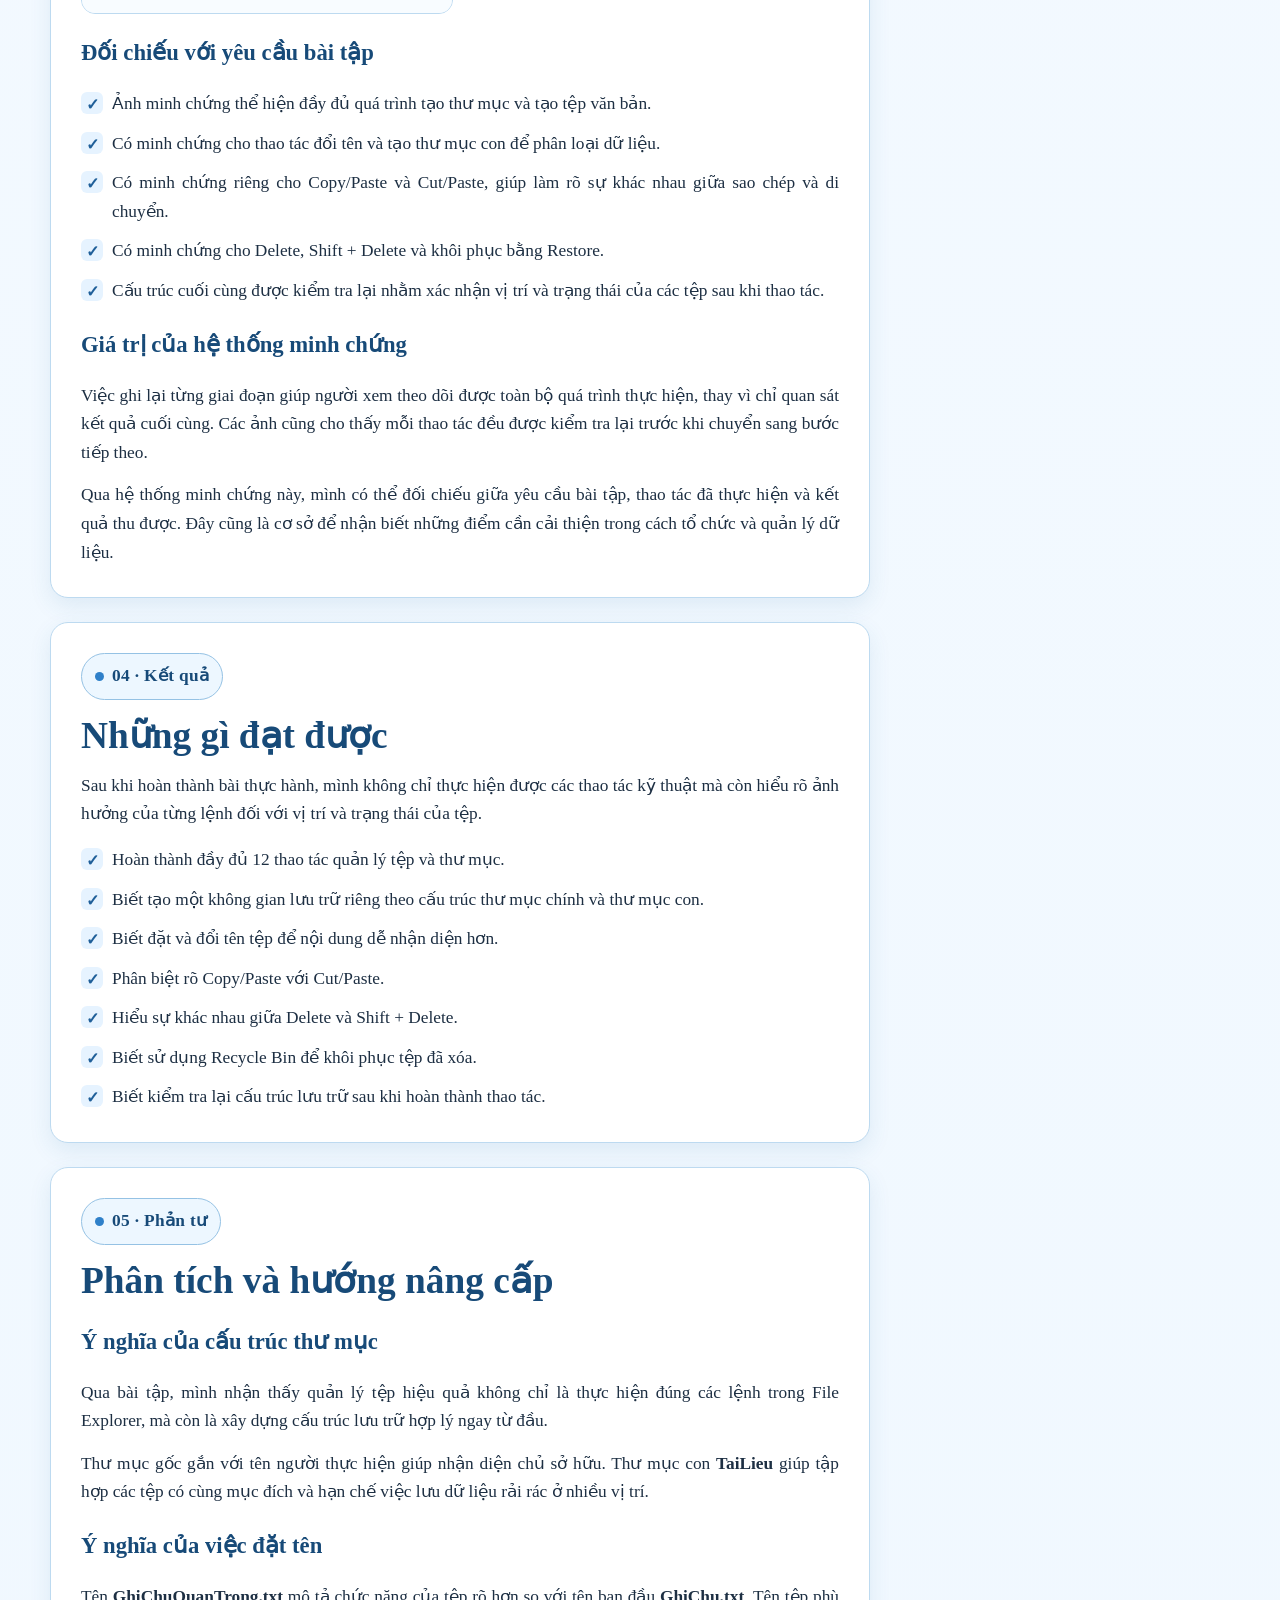
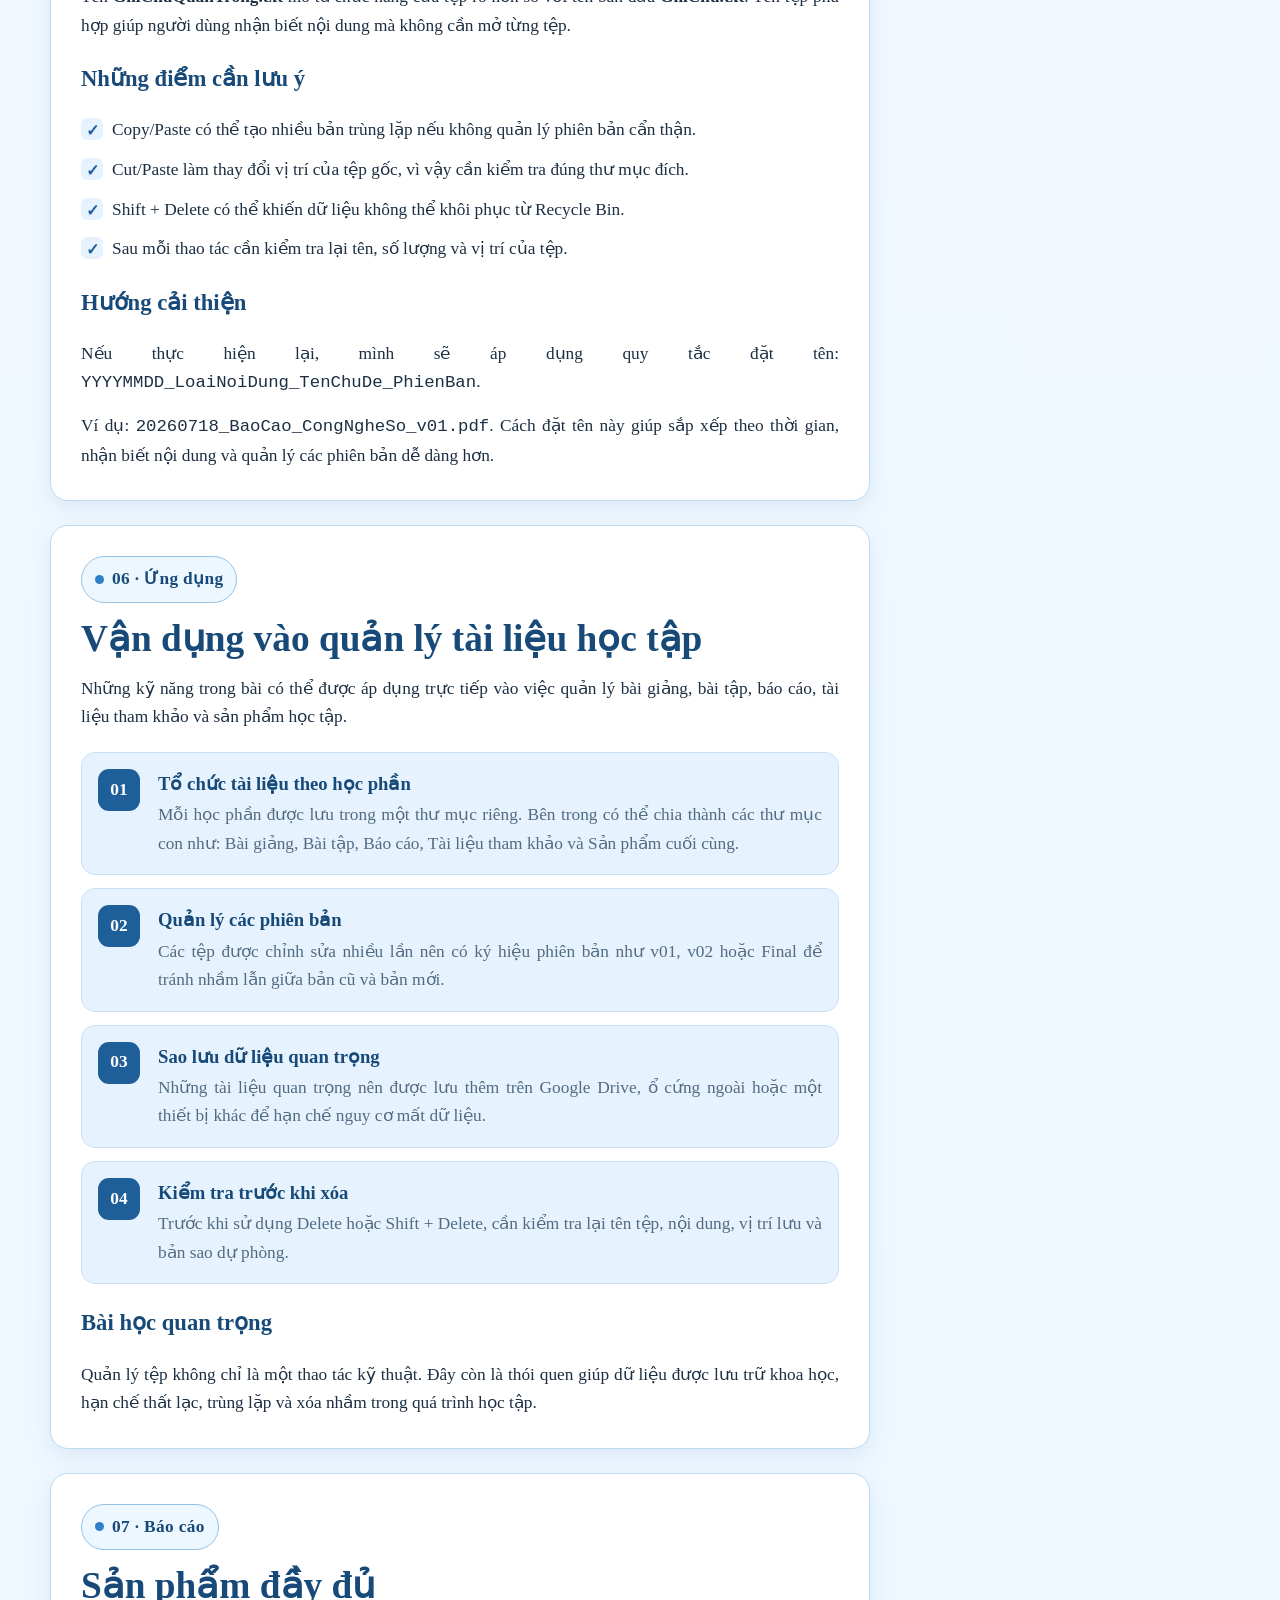
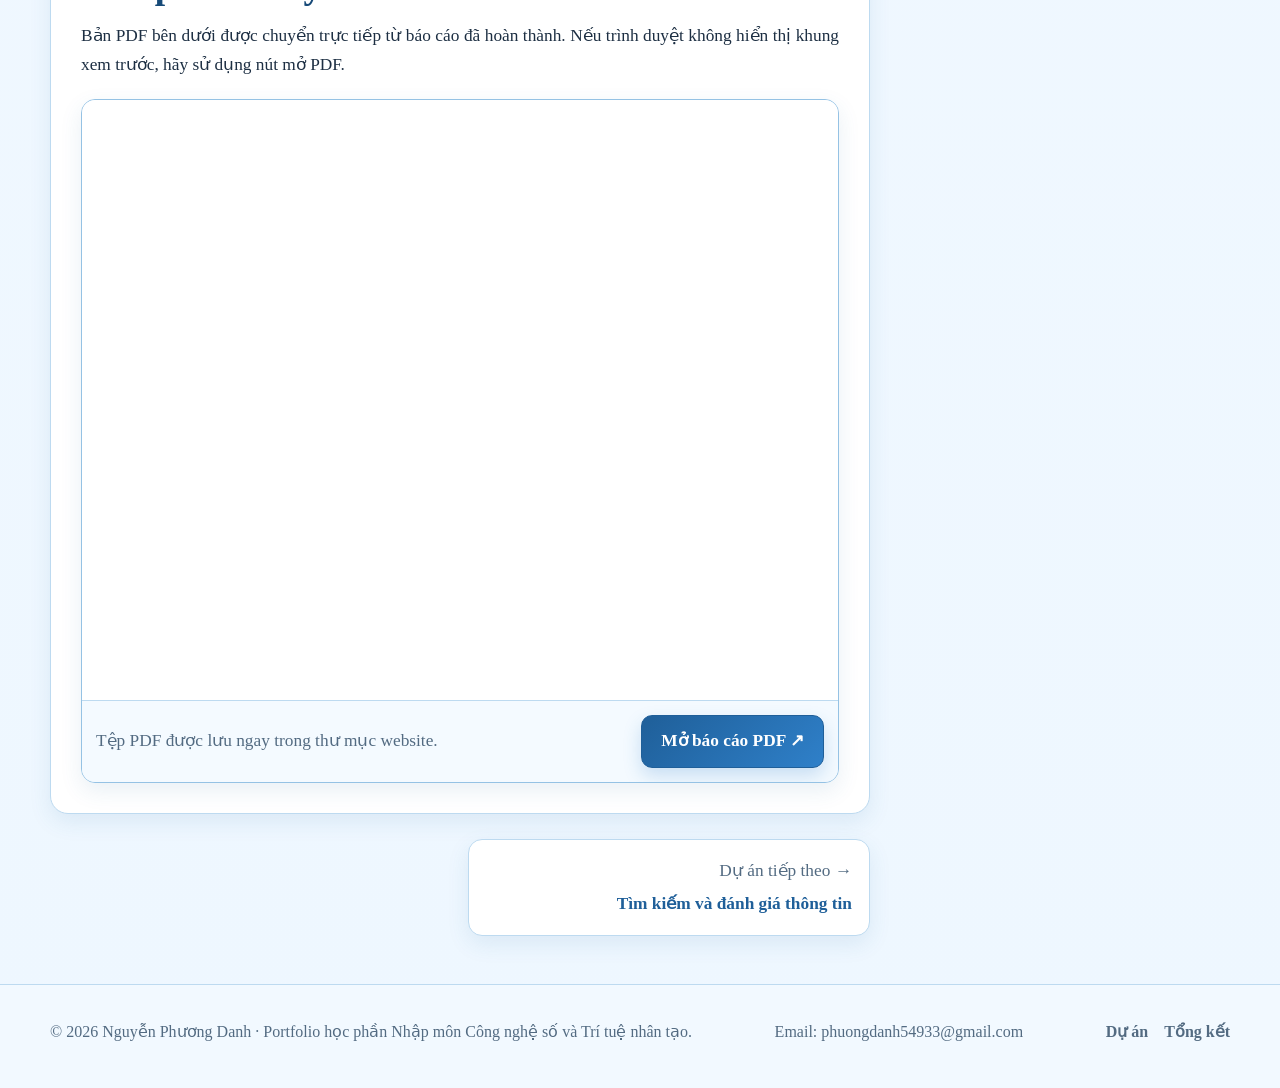
==== commit 8107e654: "Update project-1.html 012" ====
--- a/project-1.html
+++ b/project-1.html
@@ -414,10 +414,29 @@
       <figcaption>
         <strong> Hình ảnh 6 – Khôi phục dữ liệu:</strong>
         Mở Recycle Bin, tìm
-        <strong>GhiChuQuanTrong.txt</strong> và sử dụng Restore để đưa tệp trở lại vị trí ban đầu,
-  sau đó kiểm tra lại tên tệp và cấu trúc thư mục sau khi khôi phục.
+        <strong>GhiChuQuanTrong.txt</strong> và sử dụng Restore
+        để đưa tệp trở lại vị trí trước khi bị xóa.
       </figcaption>
     </figure>
+
+    <!-- MINH CHỨNG 7 -->
+    <figure>
+      <img
+        data-lightbox
+        loading="lazy"
+        src="assets/images/screenshots/bai1-cau-truc-cuoi.webp"
+        alt="Cấu trúc thư mục sau khi hoàn thành các thao tác."
+        style="height:360px;object-fit:contain;object-position:top;background:#ffffff"
+      >
+
+      <figcaption>
+        <strong> Hình ảnh 7 – Kiểm tra kết quả:</strong>
+        Kiểm tra lại cấu trúc thư mục, tên tệp và vị trí lưu trữ
+        sau khi hoàn thành toàn bộ quá trình thực hành.
+      </figcaption>
+    </figure>
+
+  </div>
 
   <h3>Đối chiếu với yêu cầu bài tập</h3>
 
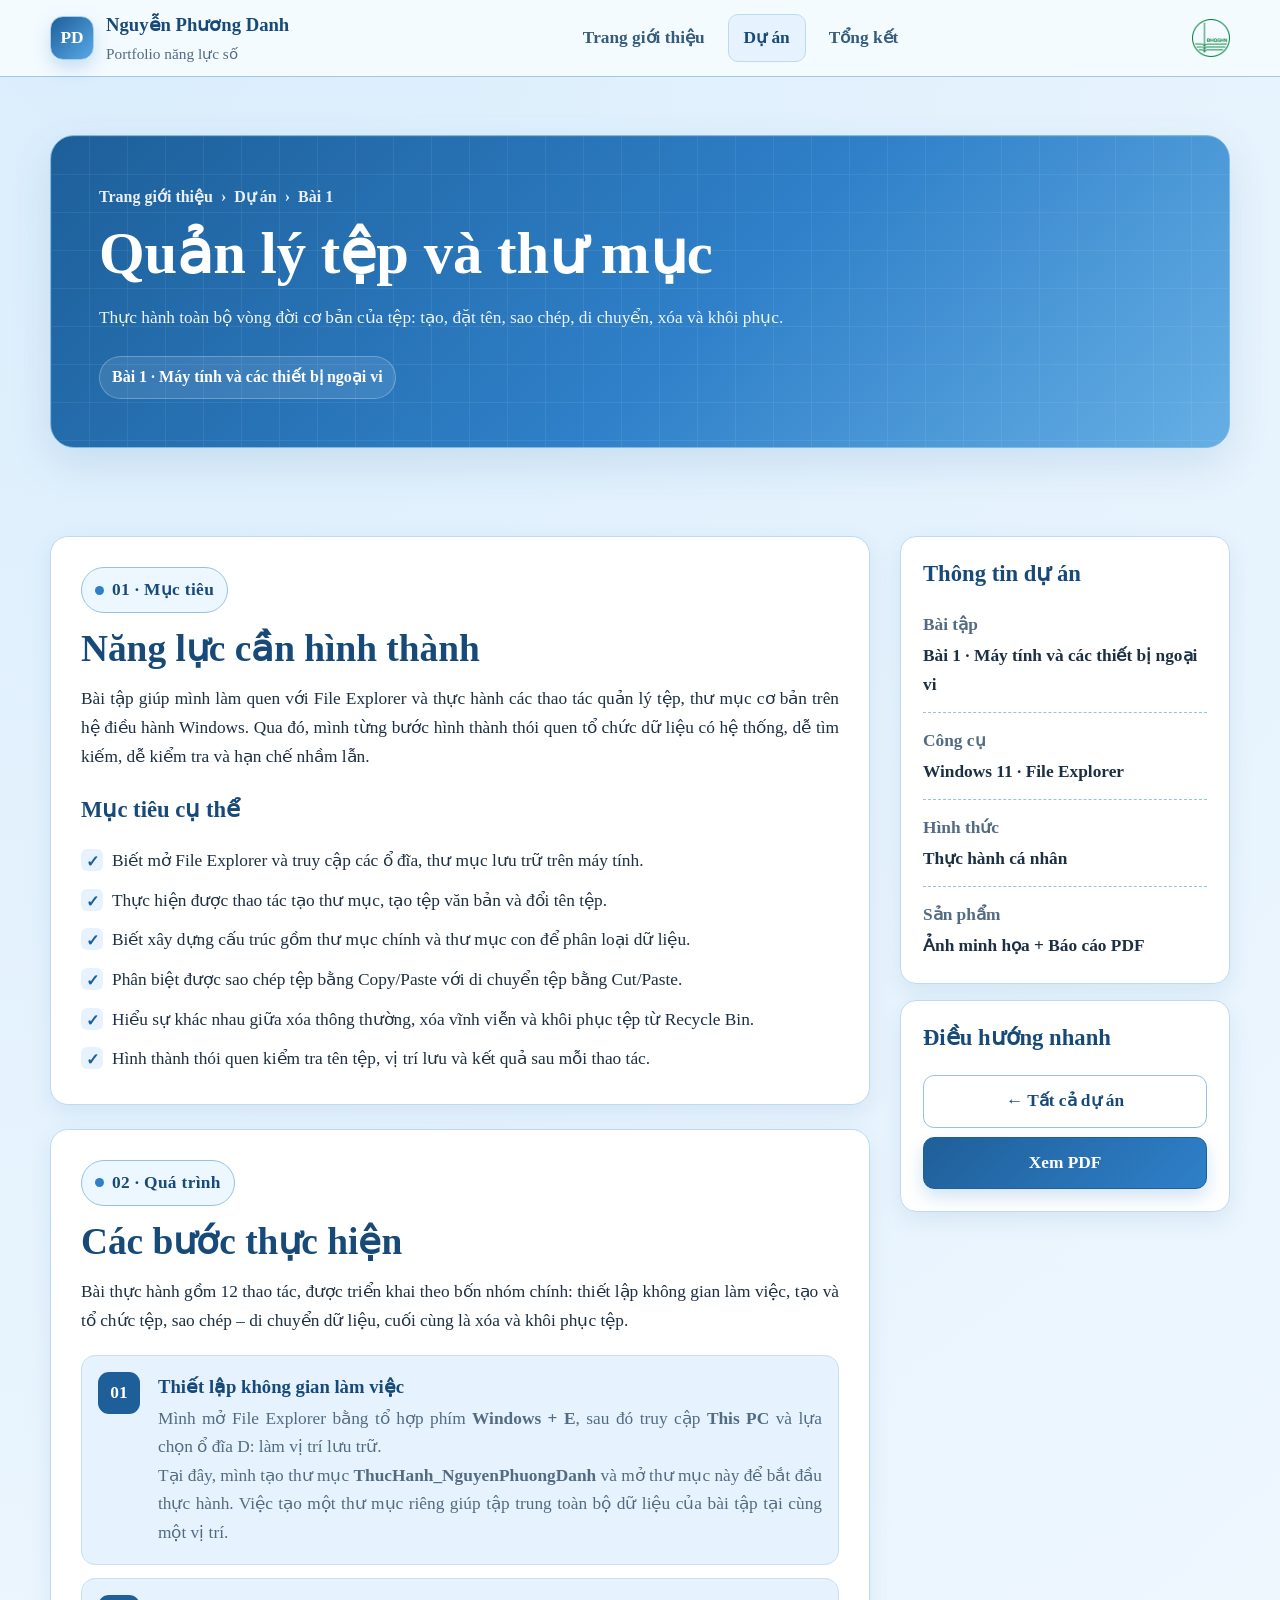
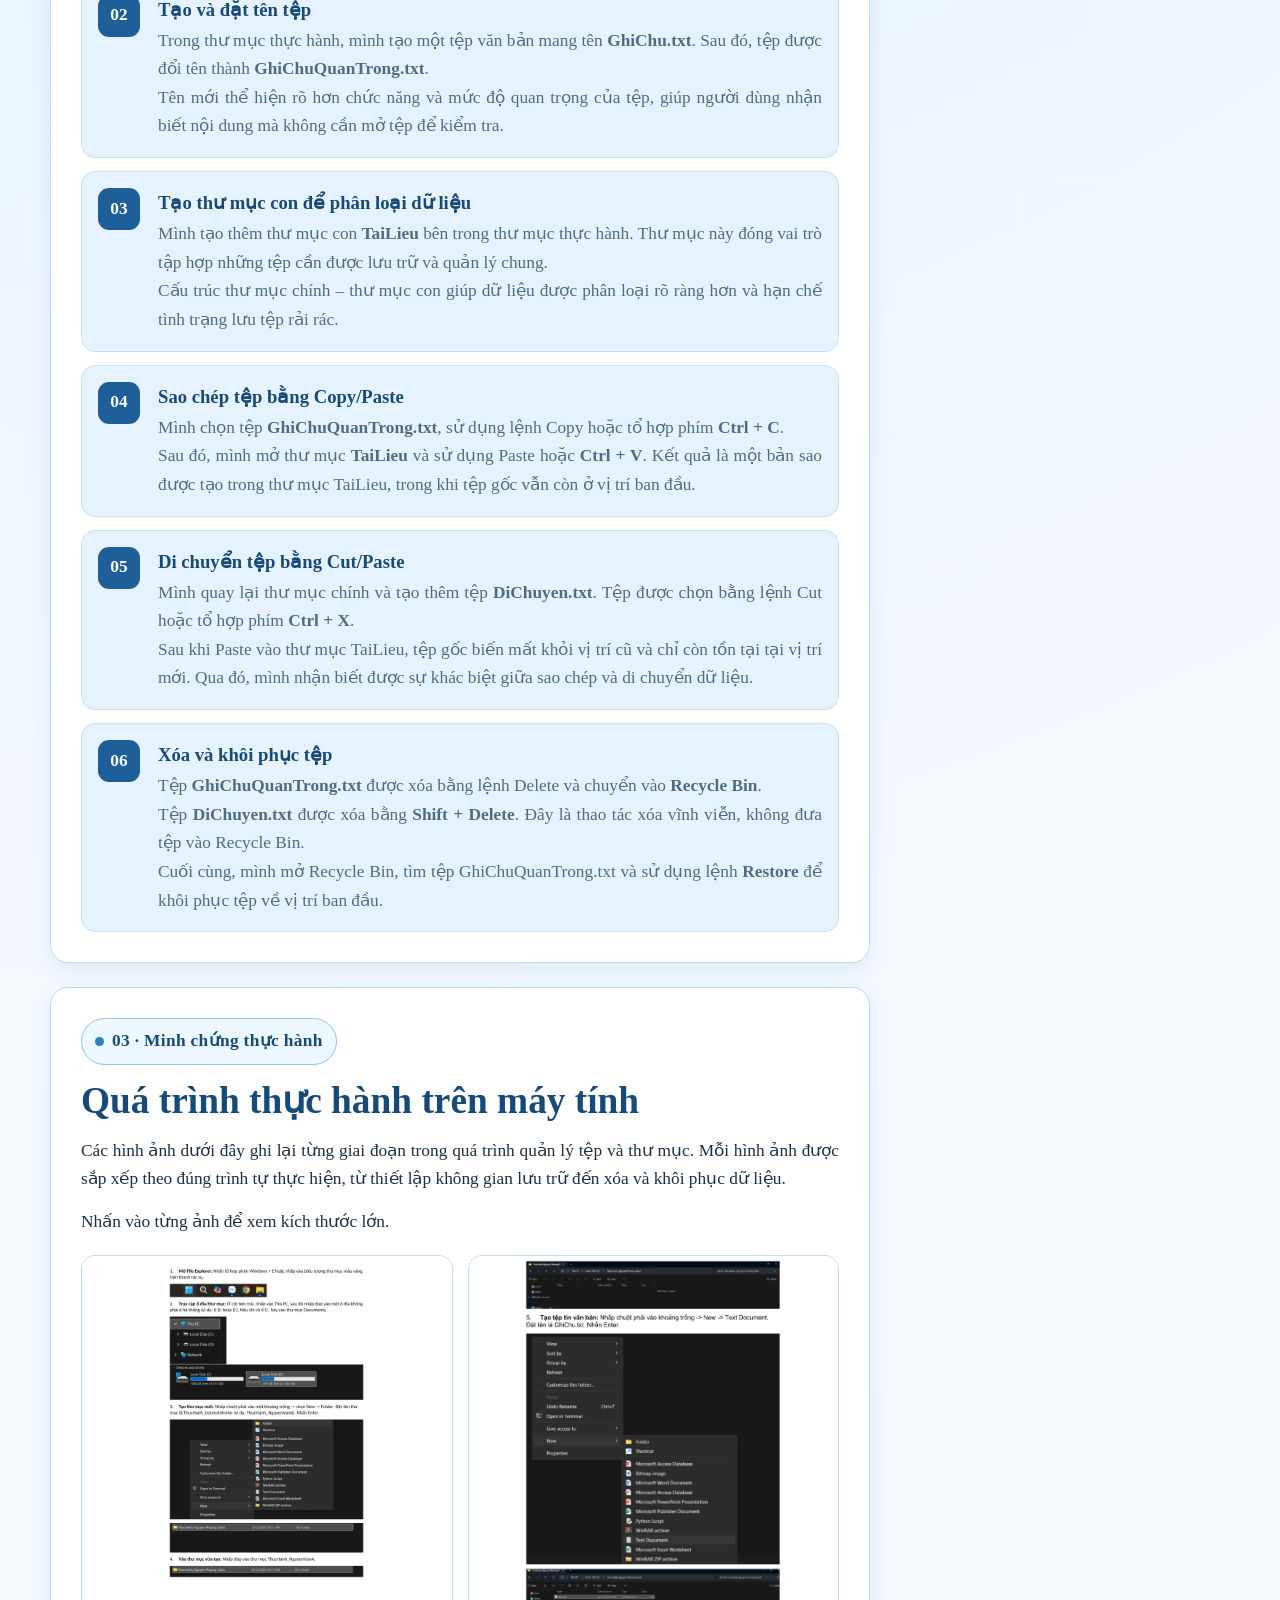
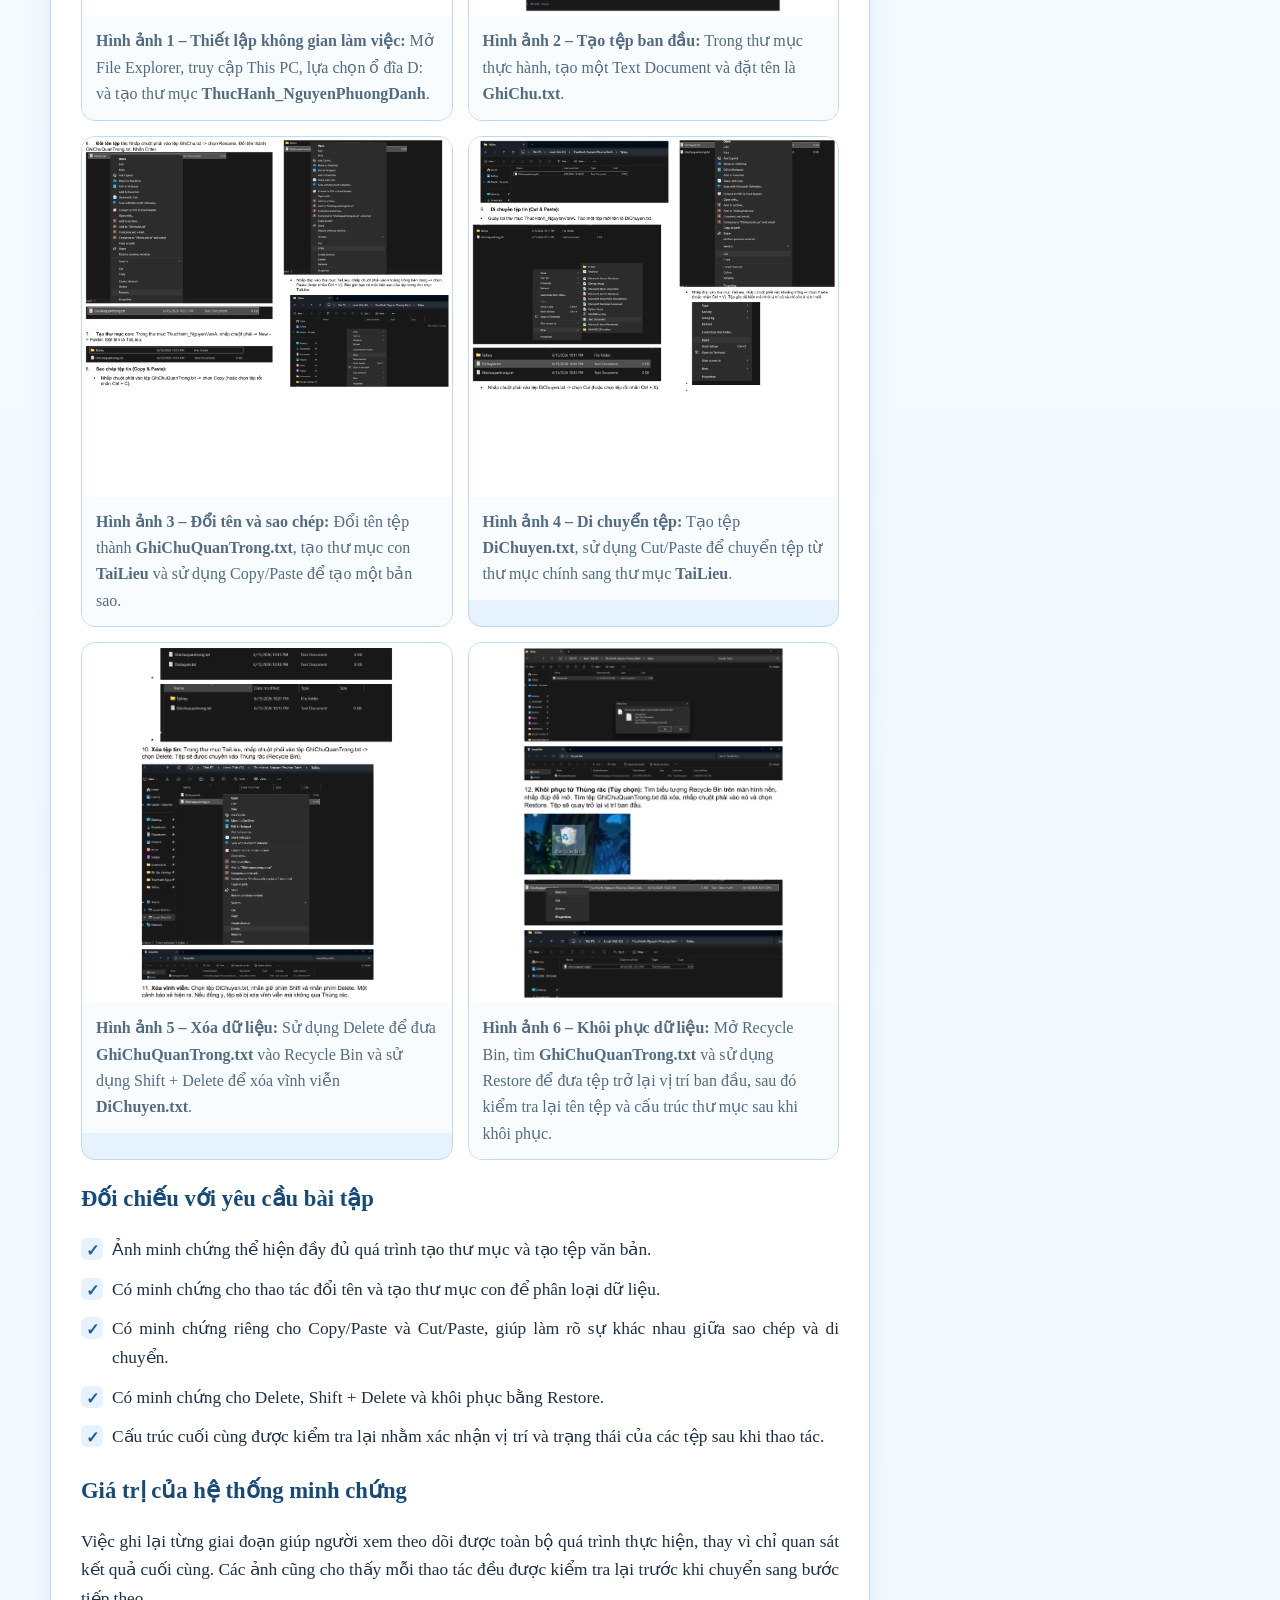
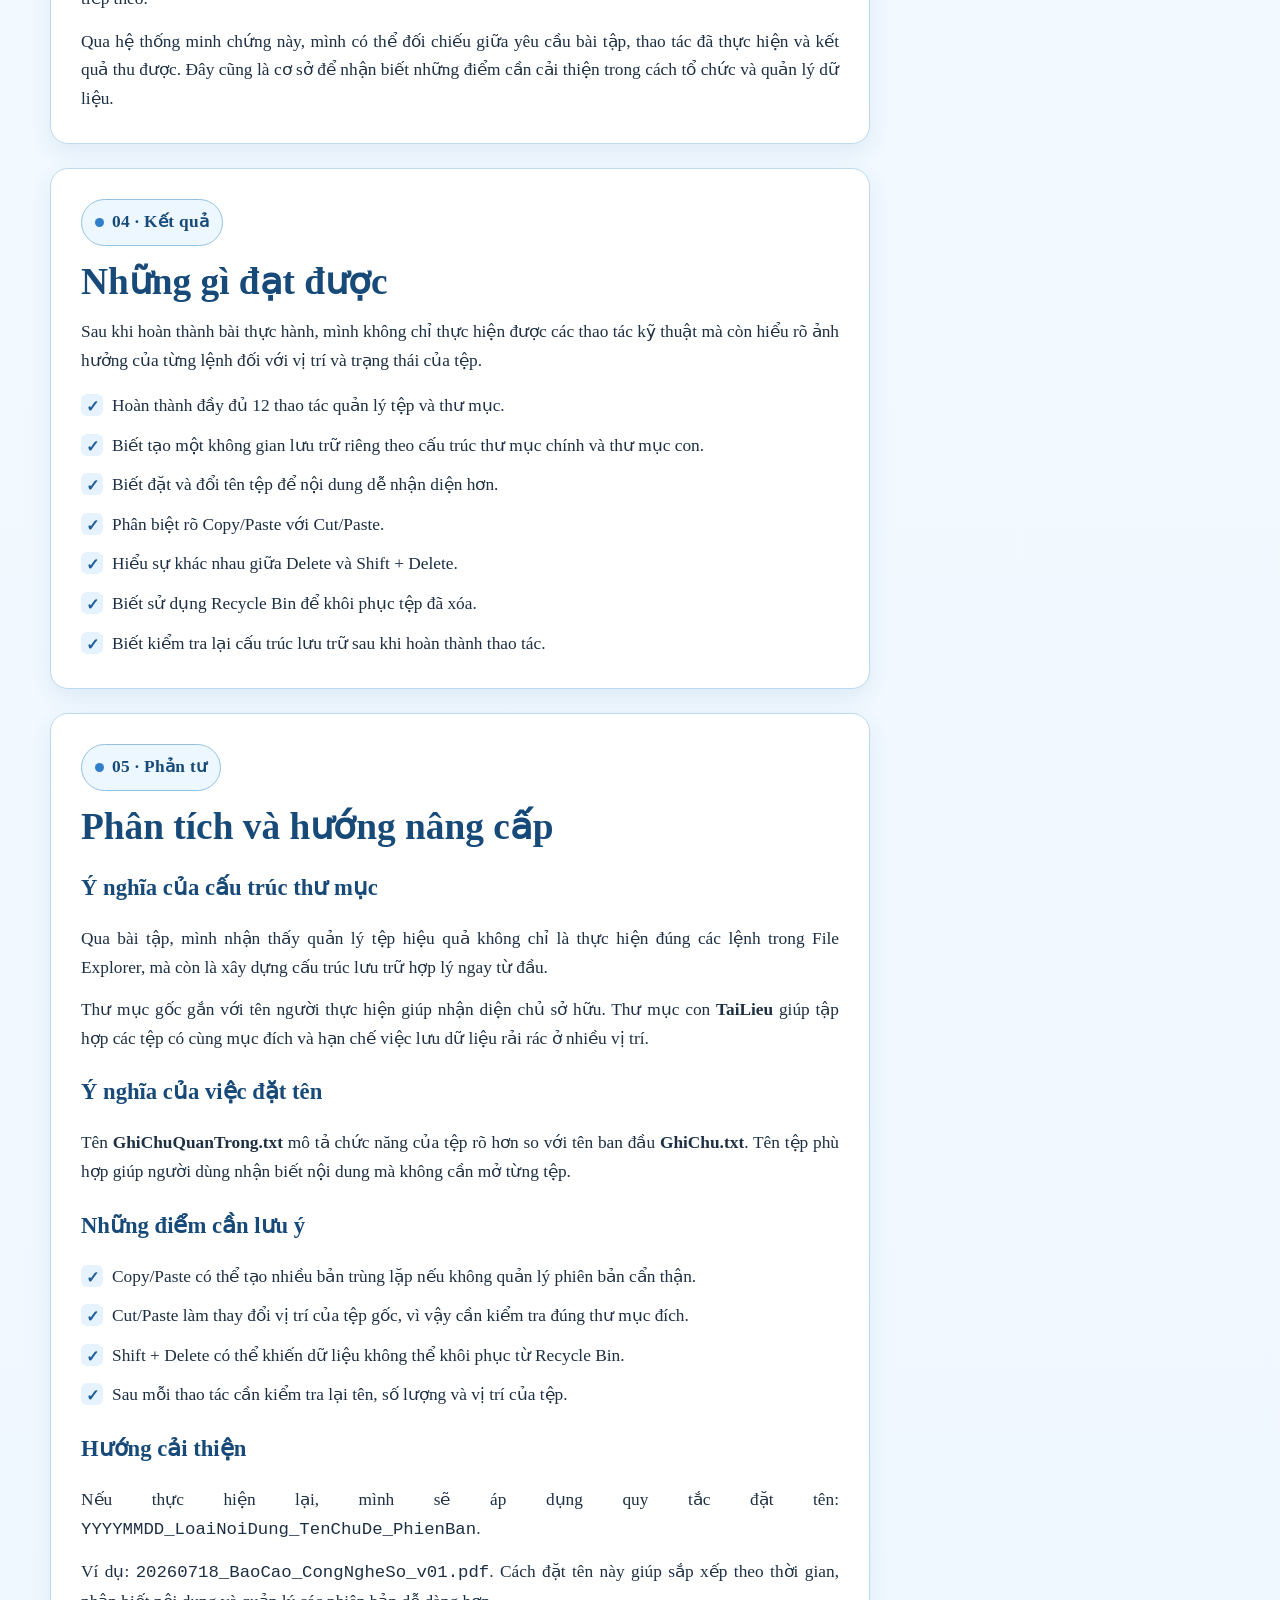
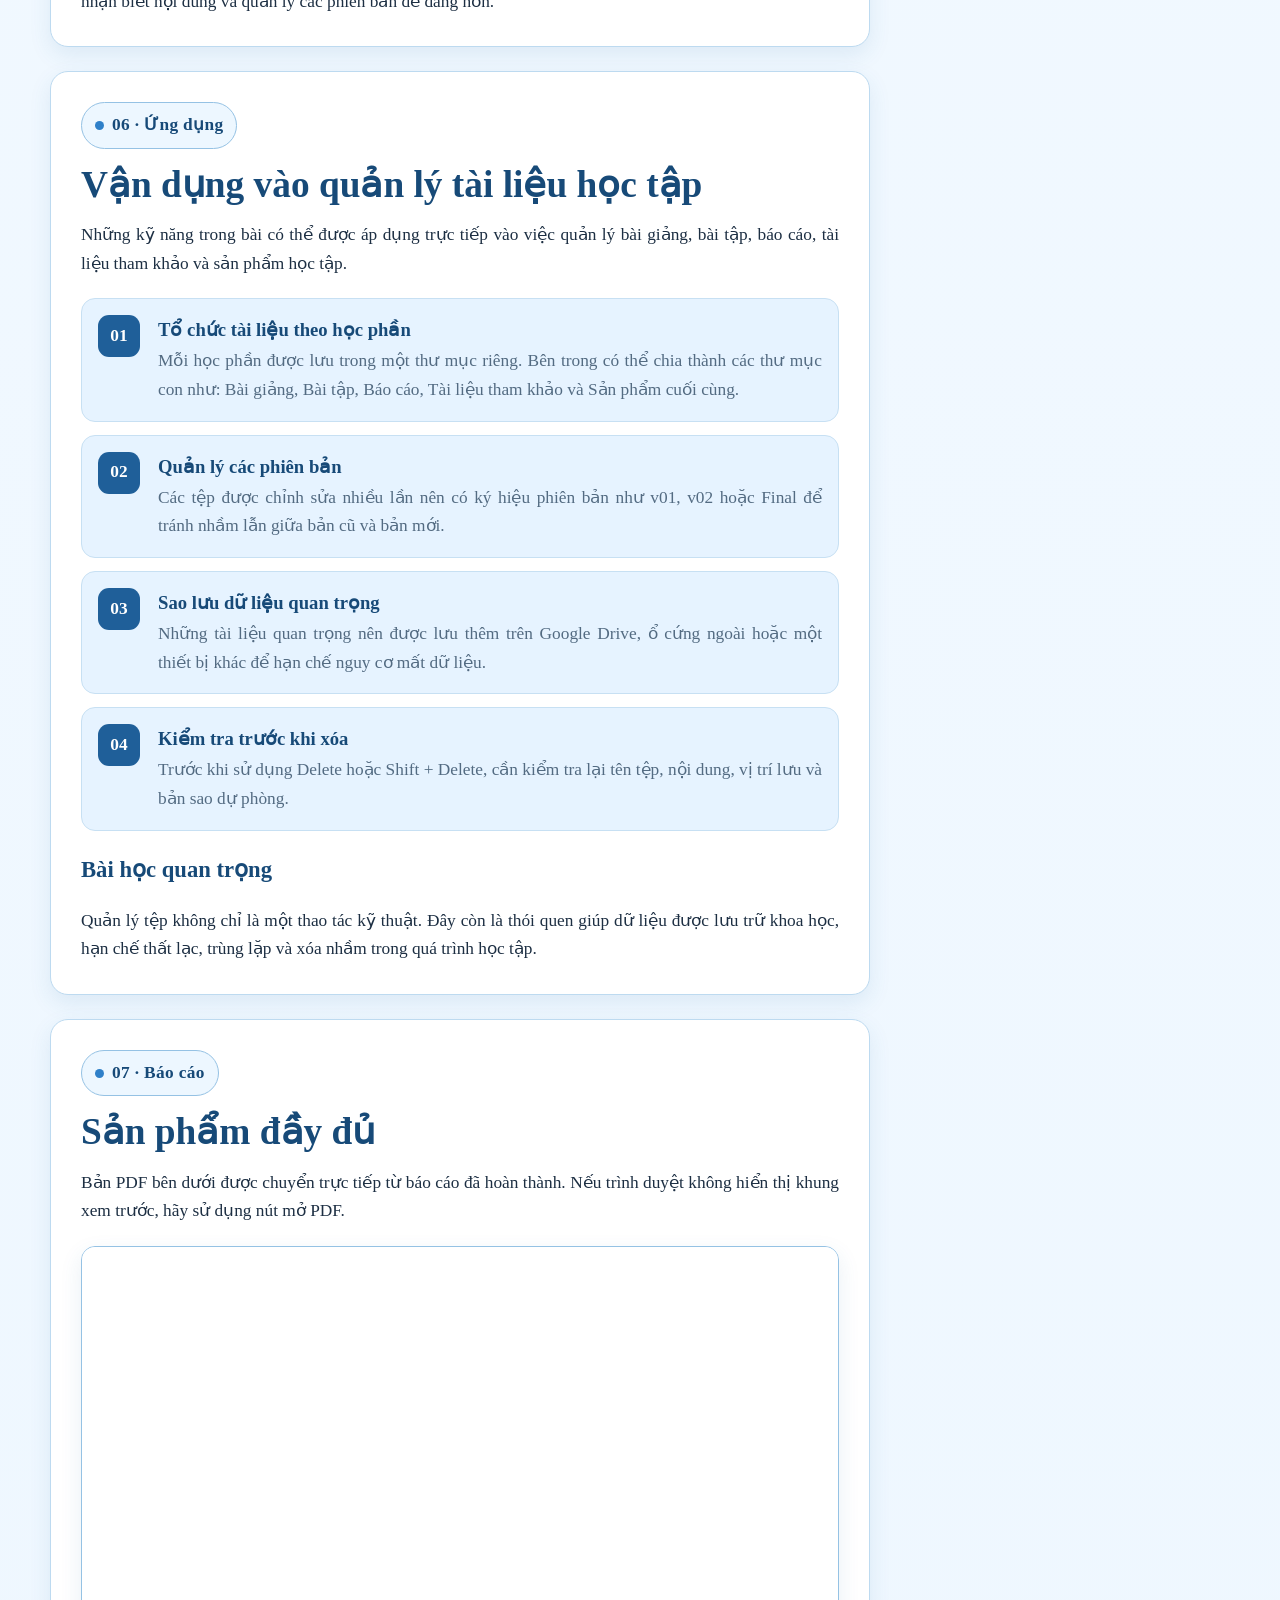
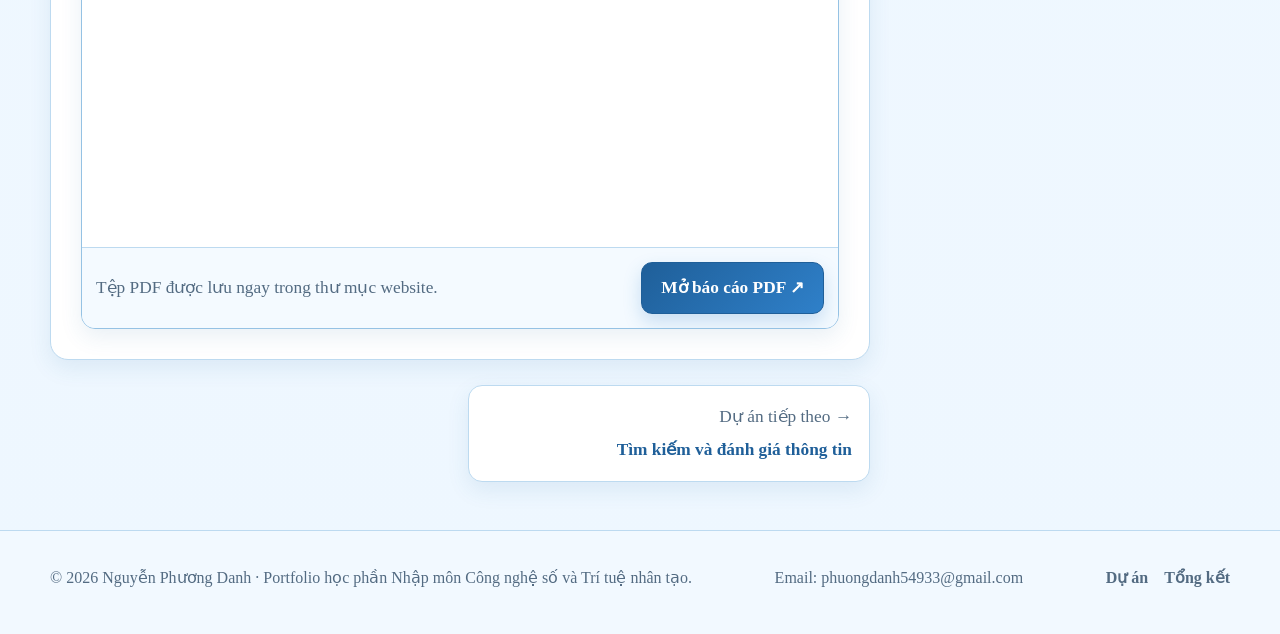
==== commit f7e061ff: "Update project-1.html 234" ====
--- a/project-1.html
+++ b/project-1.html
@@ -414,28 +414,12 @@
       <figcaption>
         <strong> Hình ảnh 6 – Khôi phục dữ liệu:</strong>
         Mở Recycle Bin, tìm
-        <strong>GhiChuQuanTrong.txt</strong> và sử dụng Restore
-        để đưa tệp trở lại vị trí trước khi bị xóa.
+        <strong>GhiChuQuanTrong.txt</strong> và sử dụng Restore để đưa tệp trở lại vị trí ban đầu,
+  sau đó kiểm tra lại tên tệp và cấu trúc thư mục sau khi khôi phục.
       </figcaption>
     </figure>
 
-    <!-- MINH CHỨNG 7 -->
-    <figure>
-      <img
-        data-lightbox
-        loading="lazy"
-        src="assets/images/screenshots/bai1-cau-truc-cuoi.webp"
-        alt="Cấu trúc thư mục sau khi hoàn thành các thao tác."
-        style="height:360px;object-fit:contain;object-position:top;background:#ffffff"
-      >
-
-      <figcaption>
-        <strong> Hình ảnh 7 – Kiểm tra kết quả:</strong>
-        Kiểm tra lại cấu trúc thư mục, tên tệp và vị trí lưu trữ
-        sau khi hoàn thành toàn bộ quá trình thực hành.
-      </figcaption>
-    </figure>
-
+  
   </div>
 
   <h3>Đối chiếu với yêu cầu bài tập</h3>
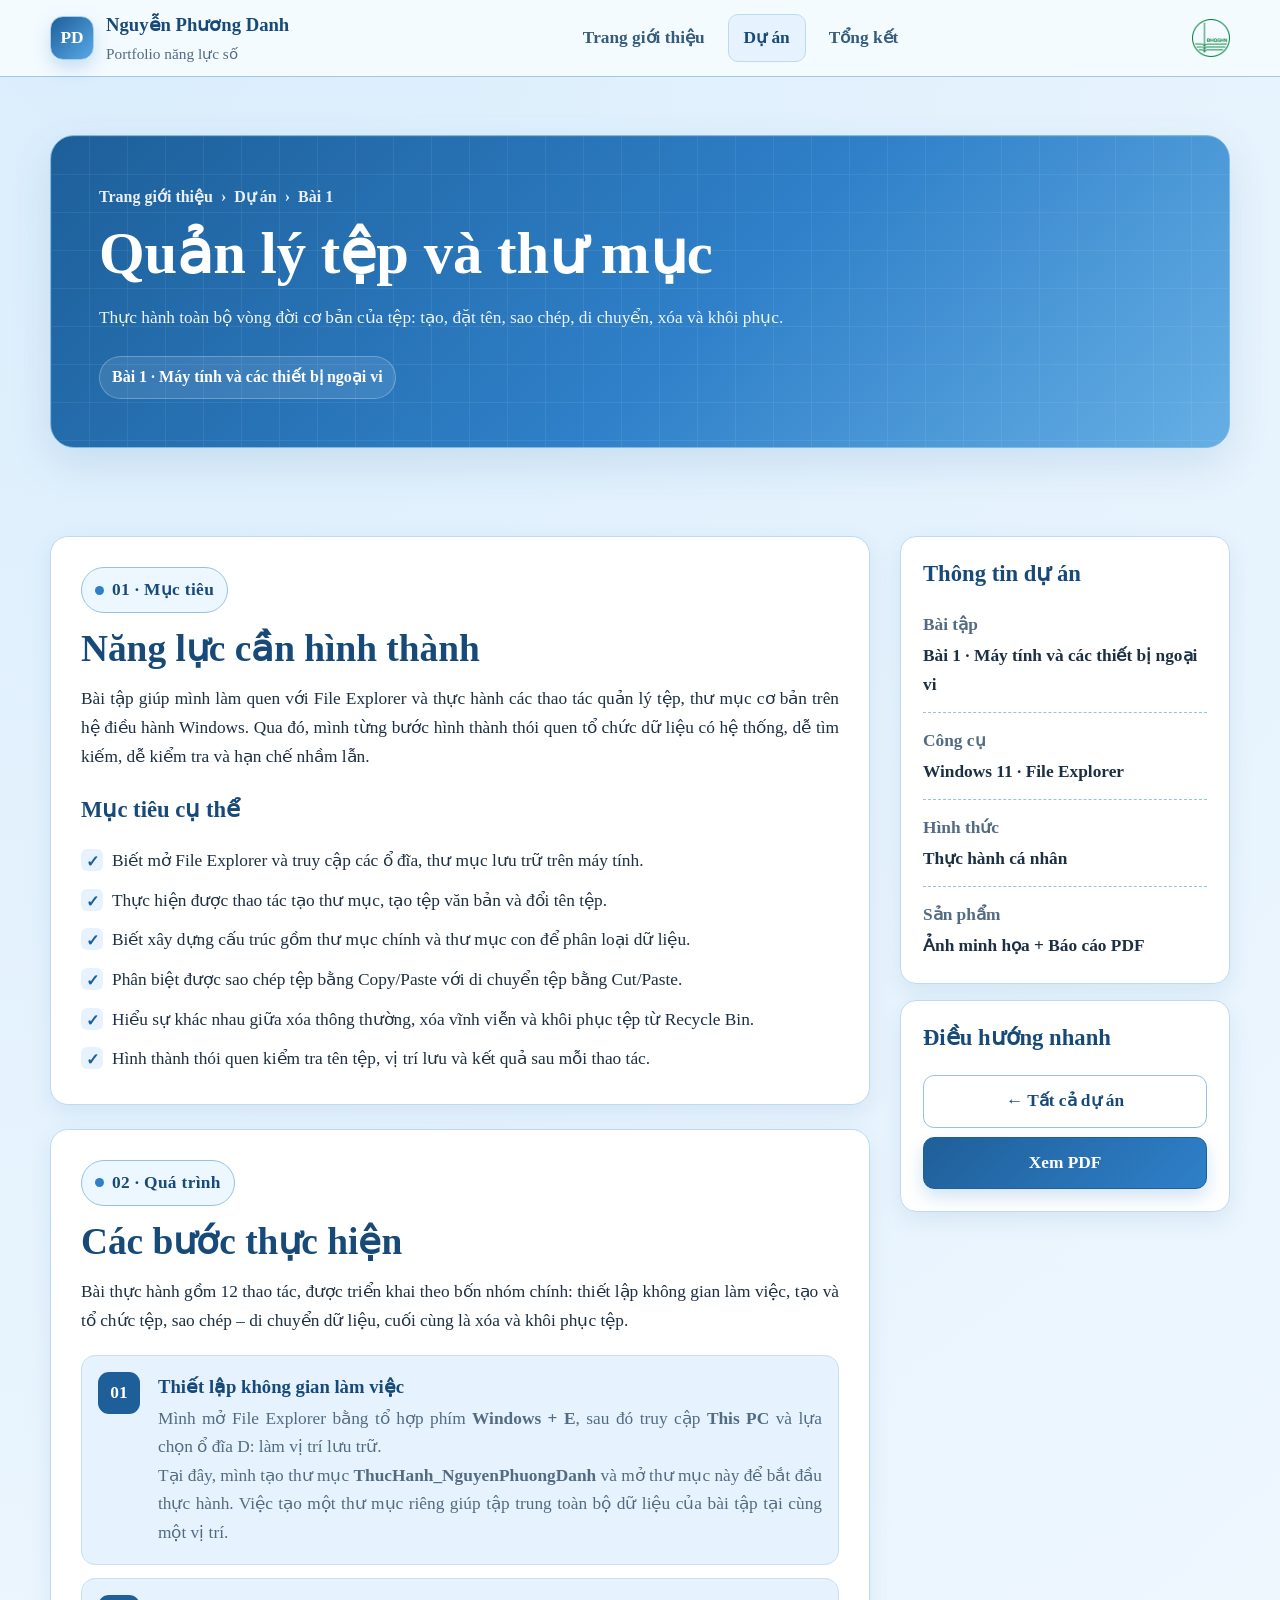
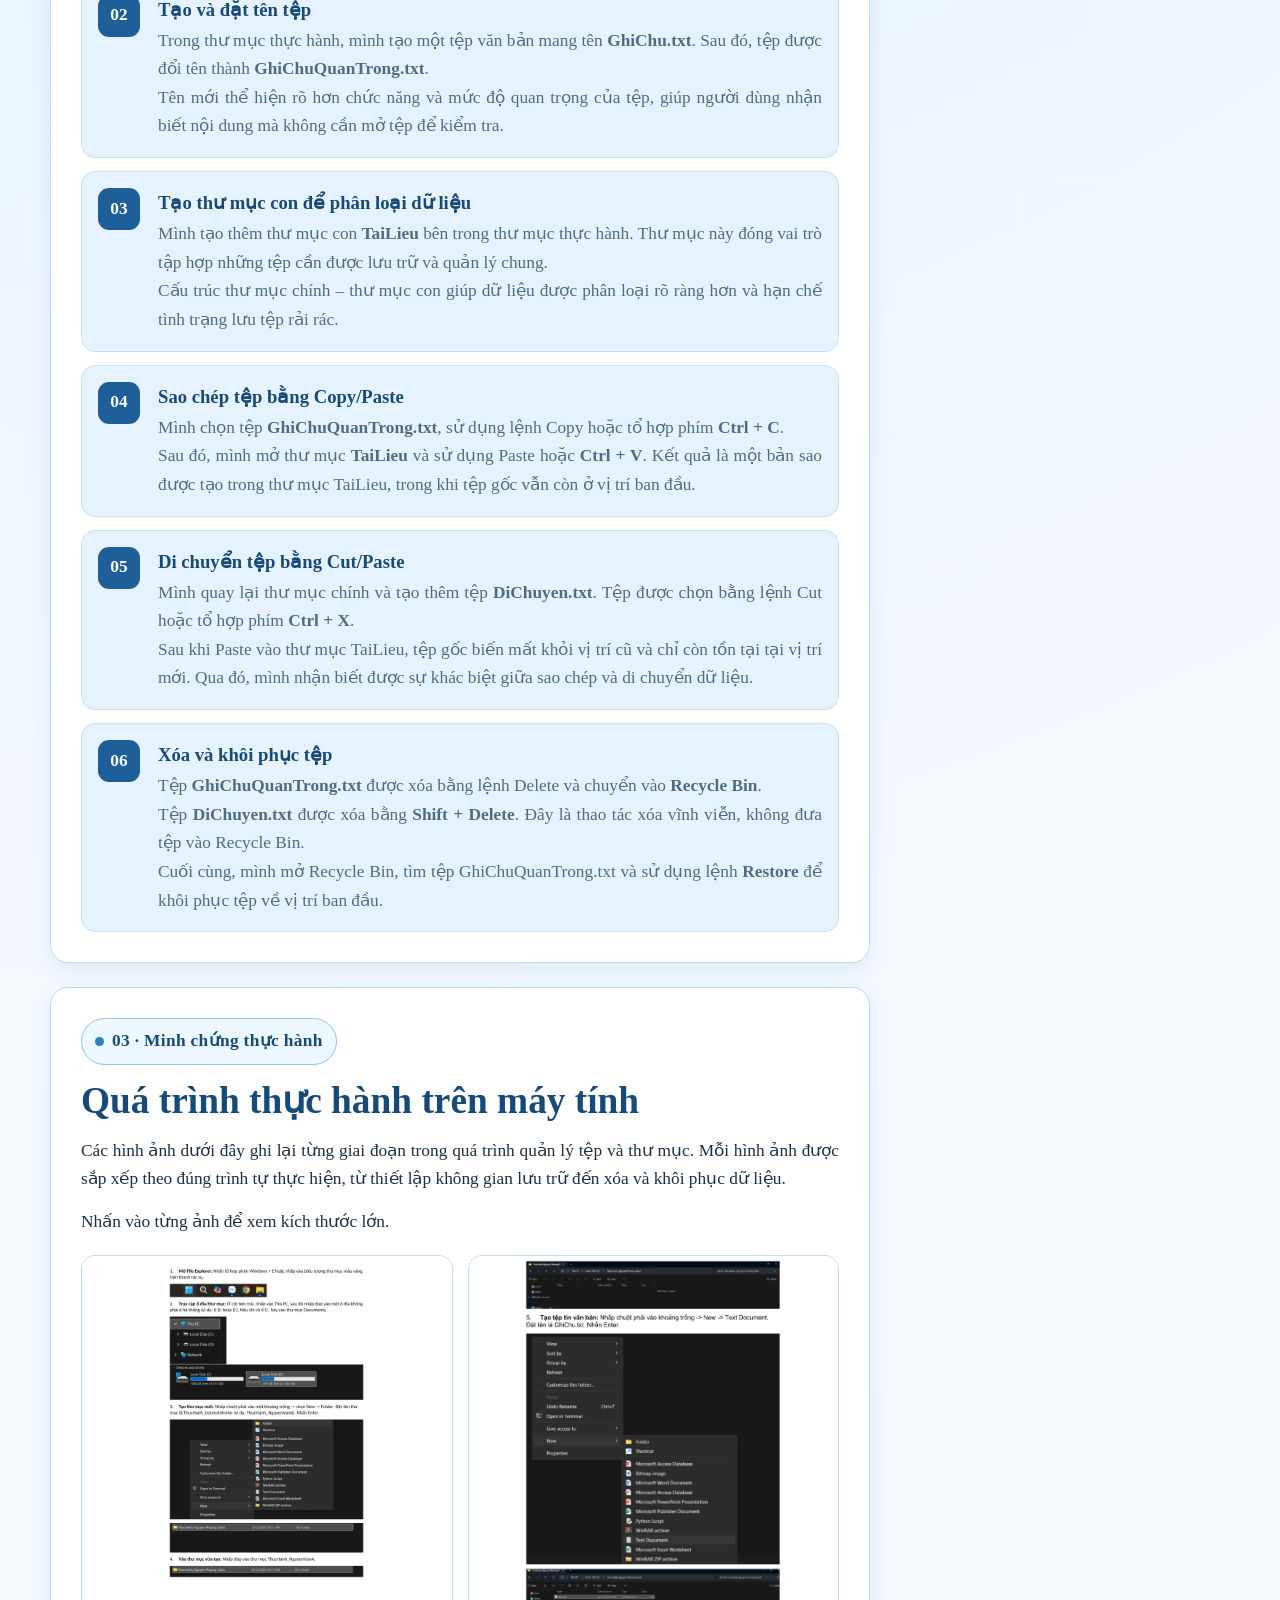
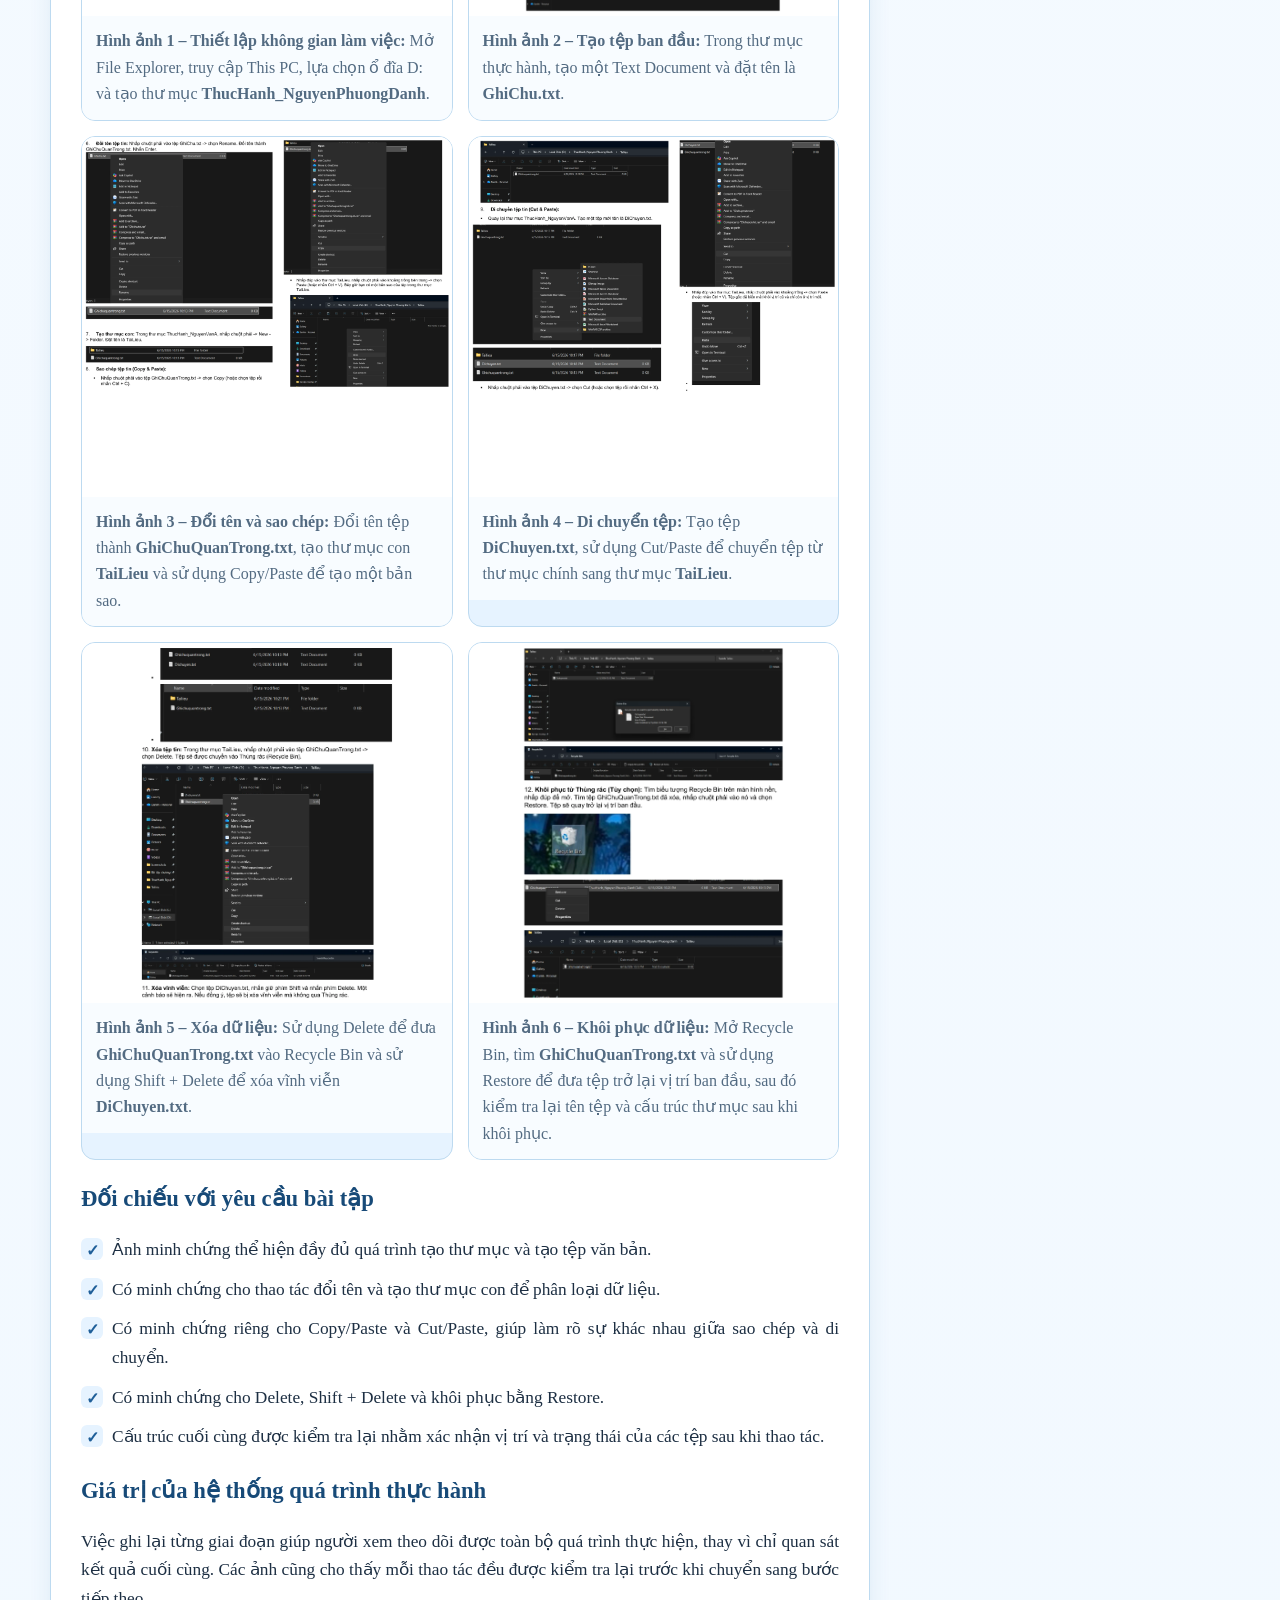
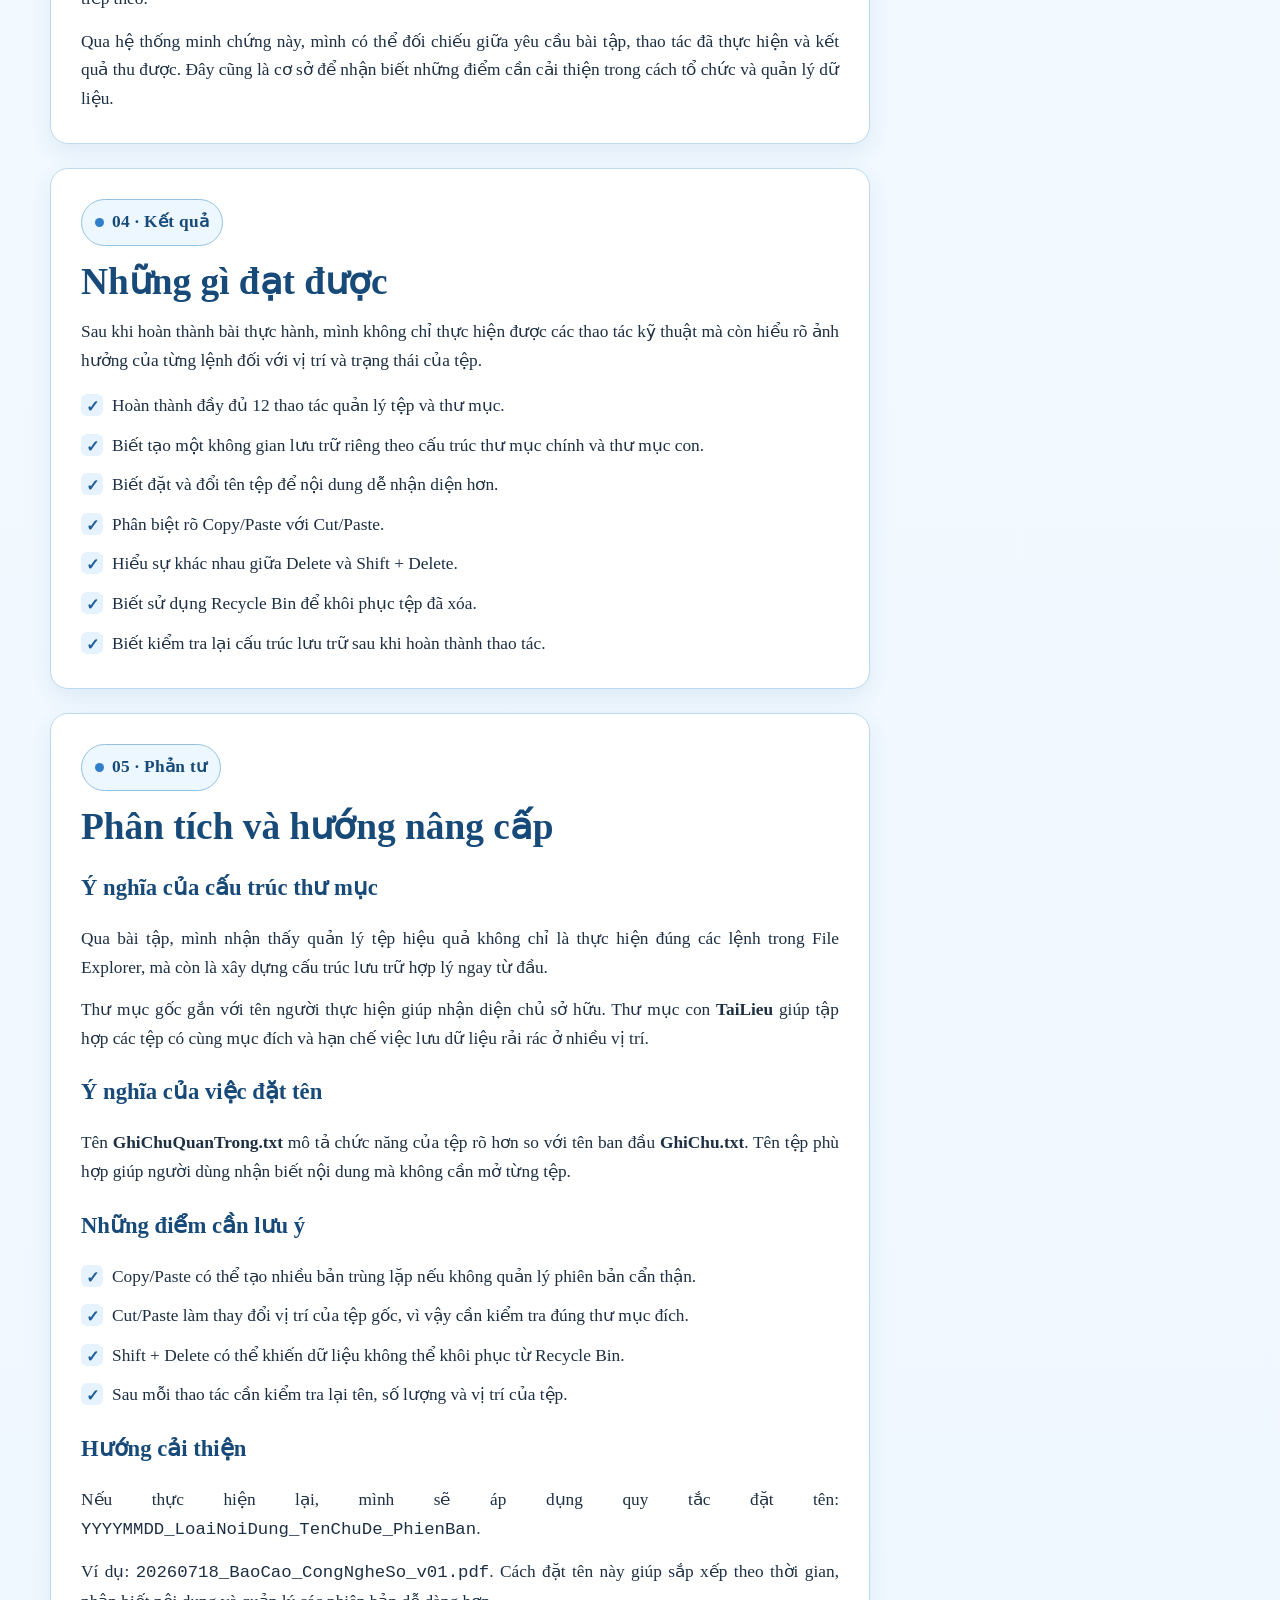
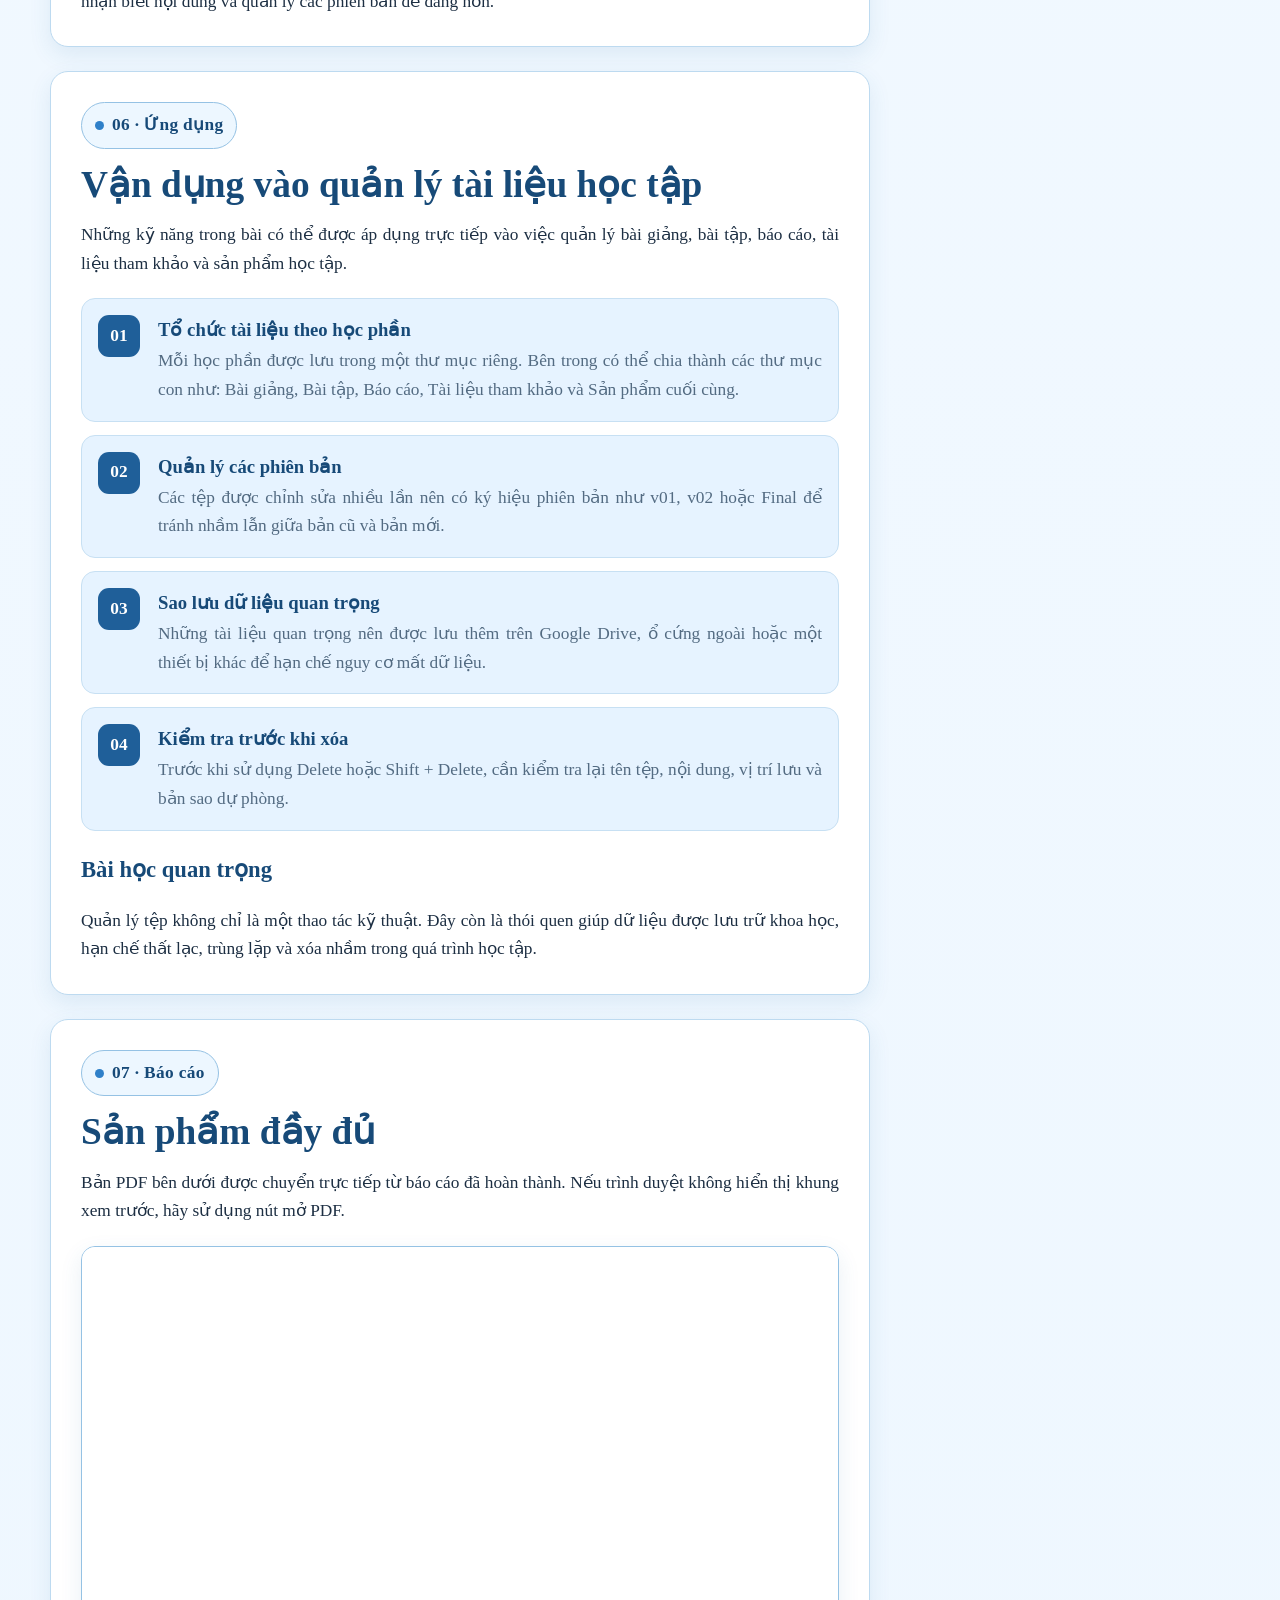
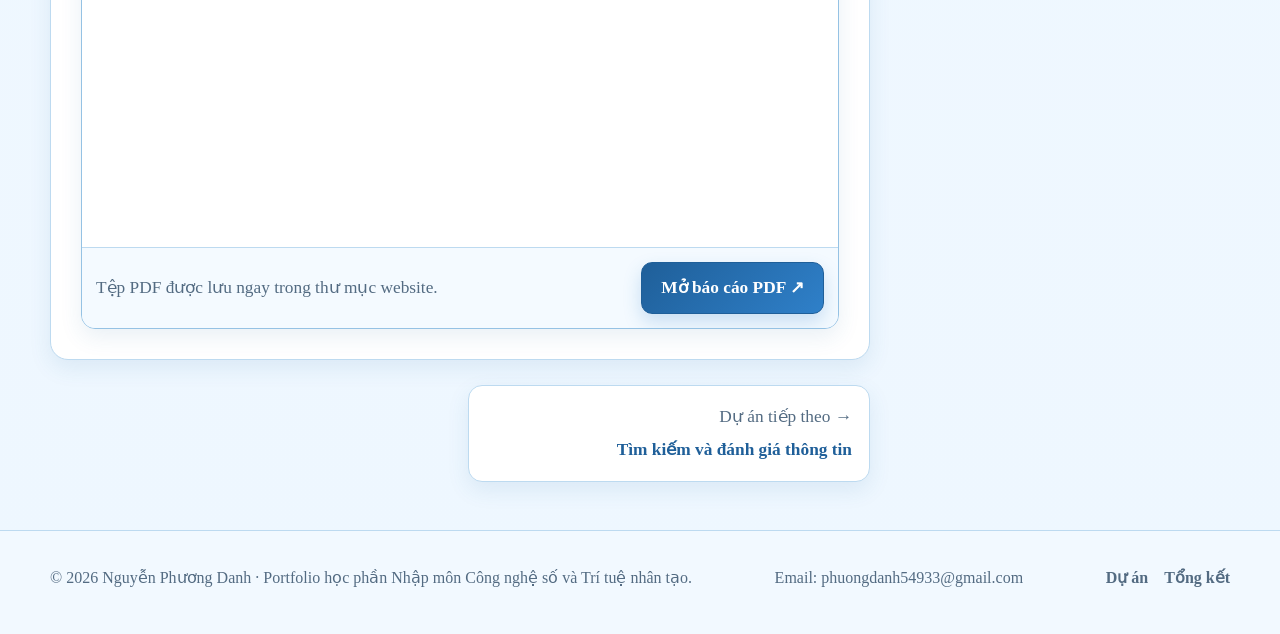
==== commit 6ed35a5d: "Update project-1.html" ====
--- a/project-1.html
+++ b/project-1.html
@@ -451,7 +451,7 @@
     </li>
   </ul>
 
-  <h3>Giá trị của hệ thống minh chứng</h3>
+  <h3>Giá trị của hệ thống quá trình thực hành</h3>
 
   <p>
     Việc ghi lại từng giai đoạn giúp người xem theo dõi được toàn bộ
